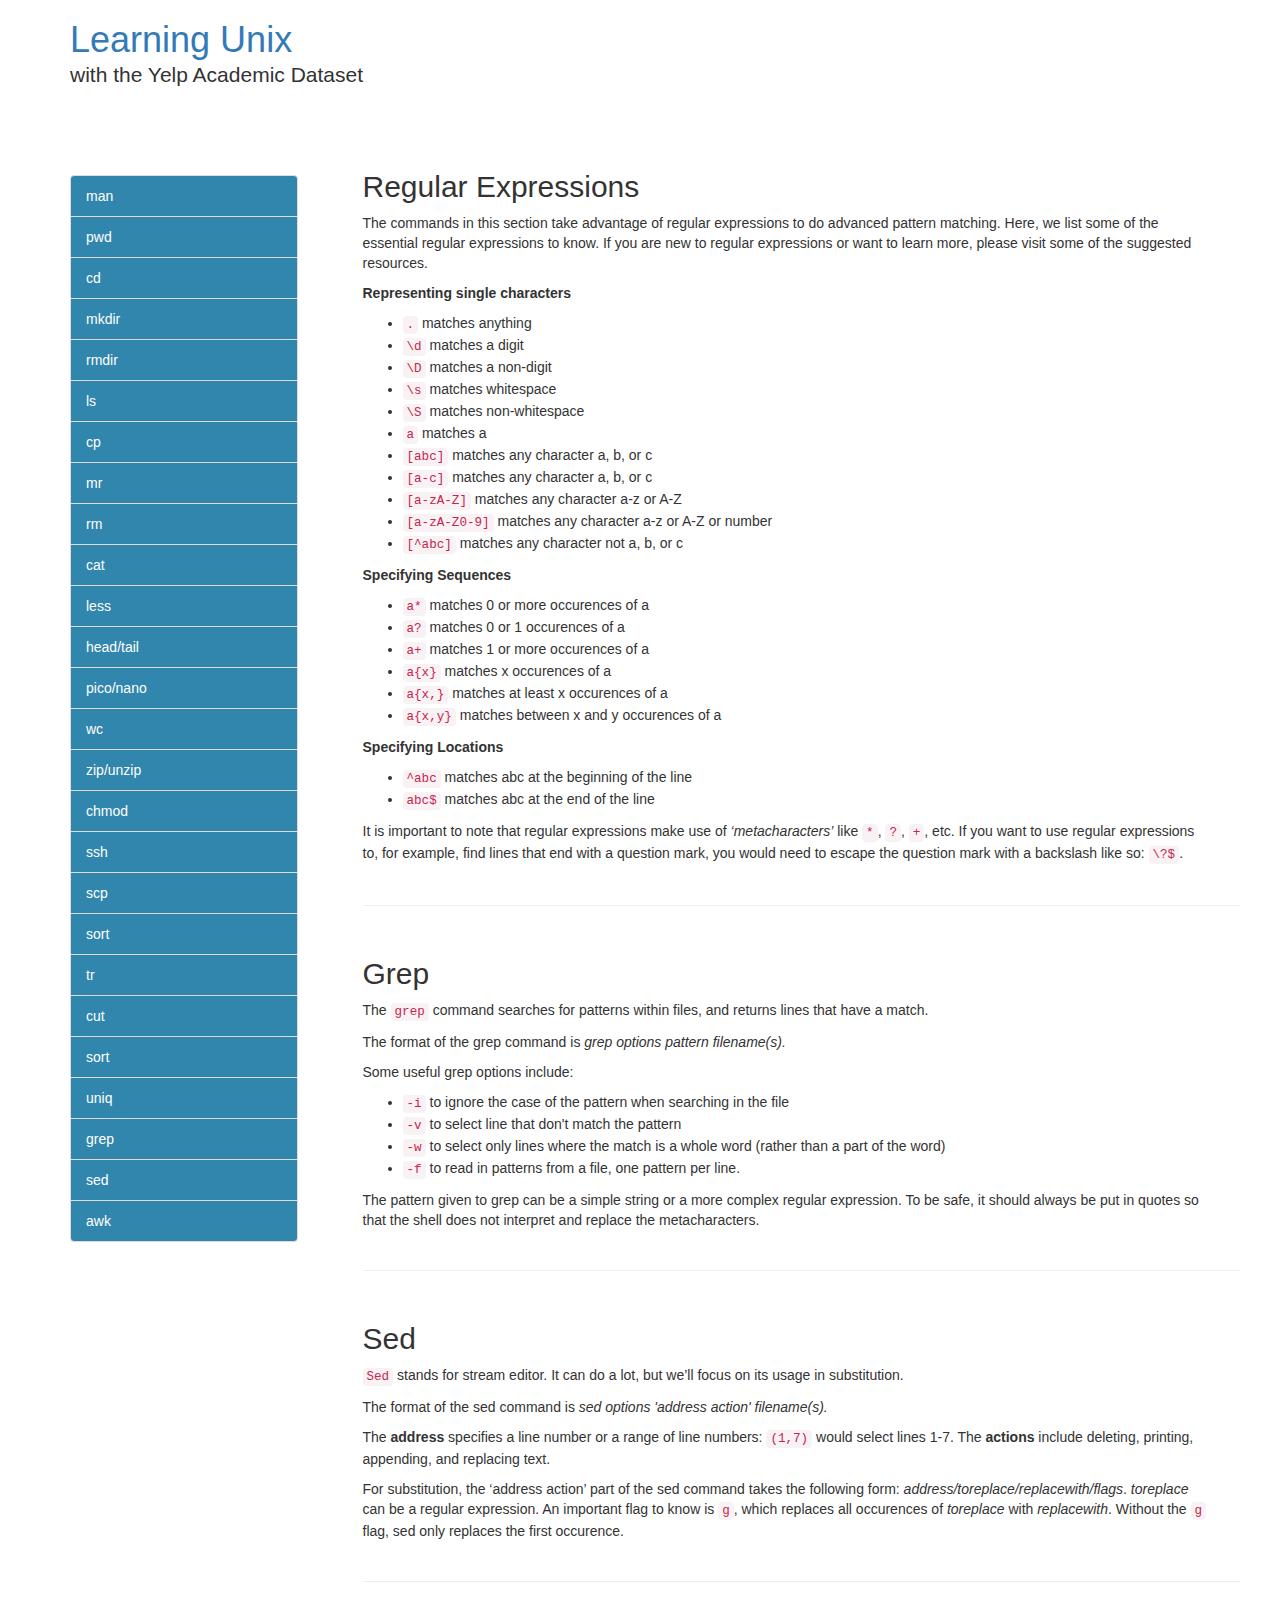
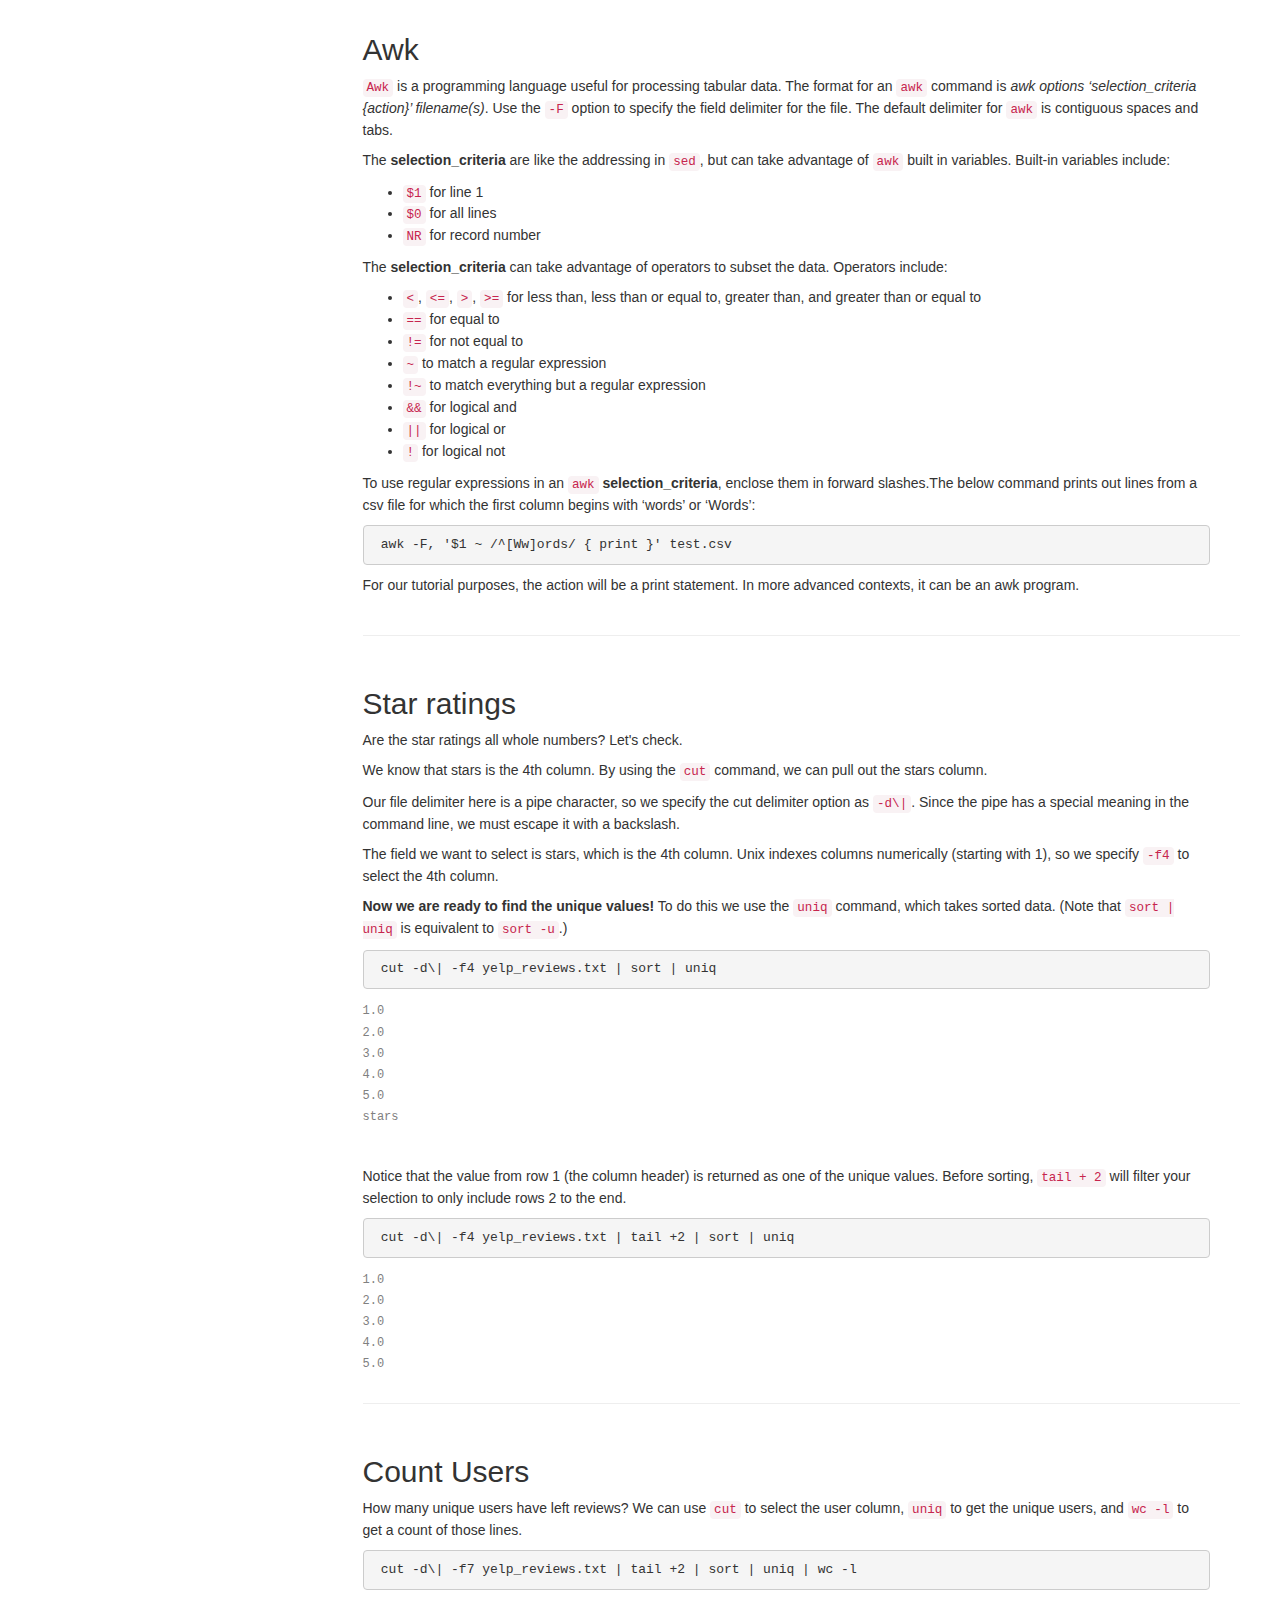
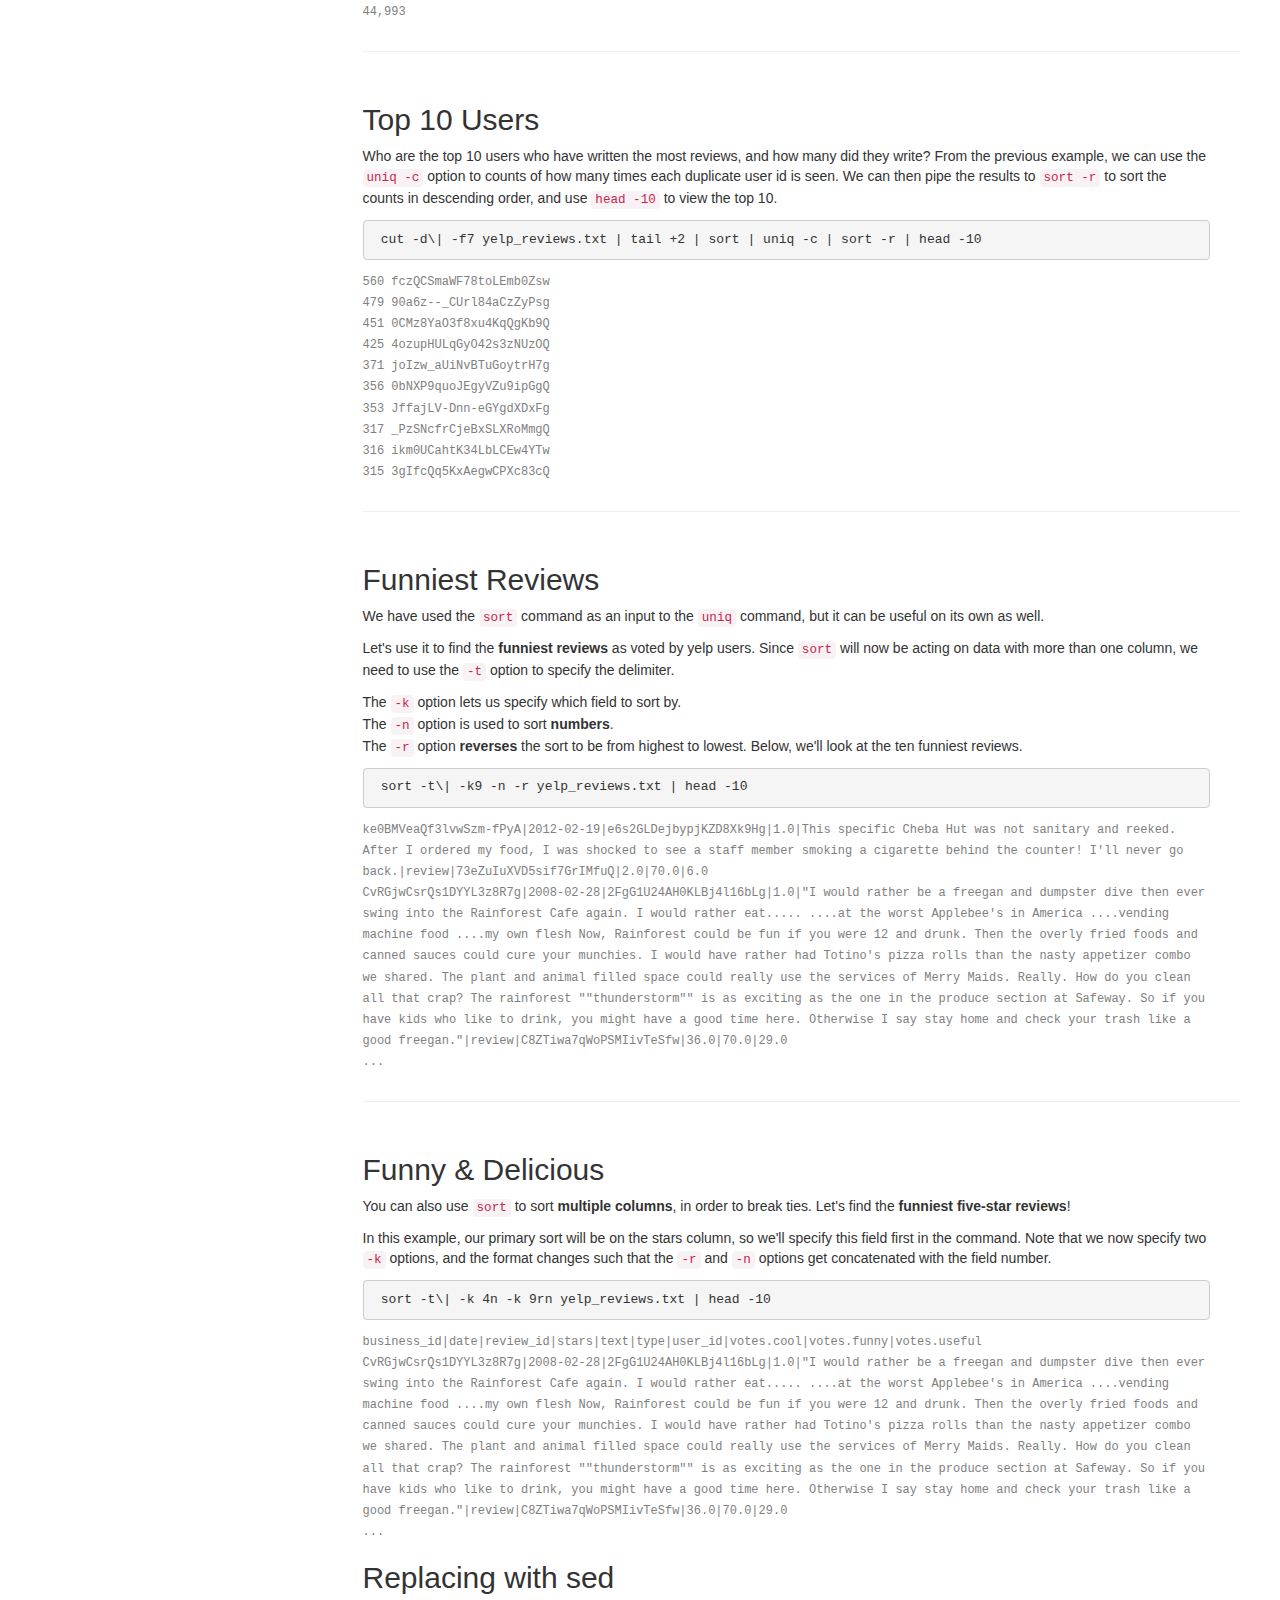
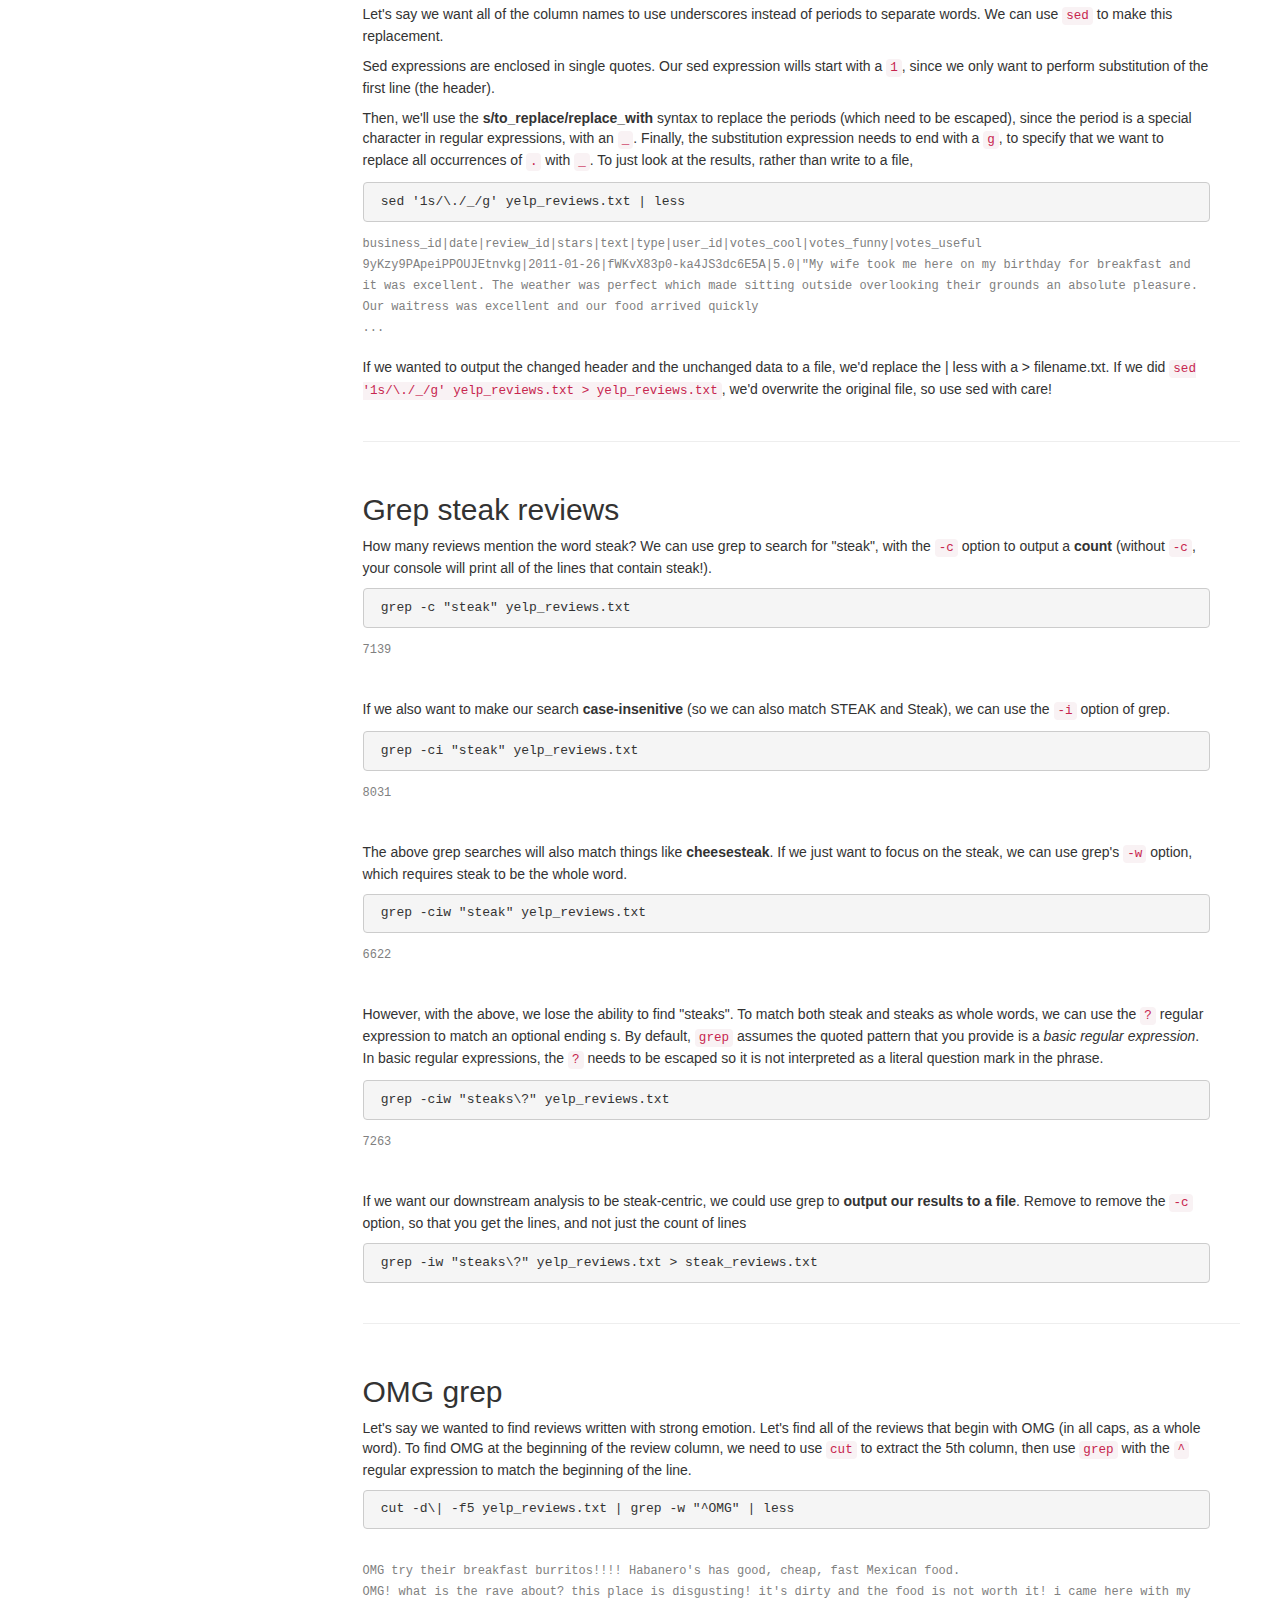
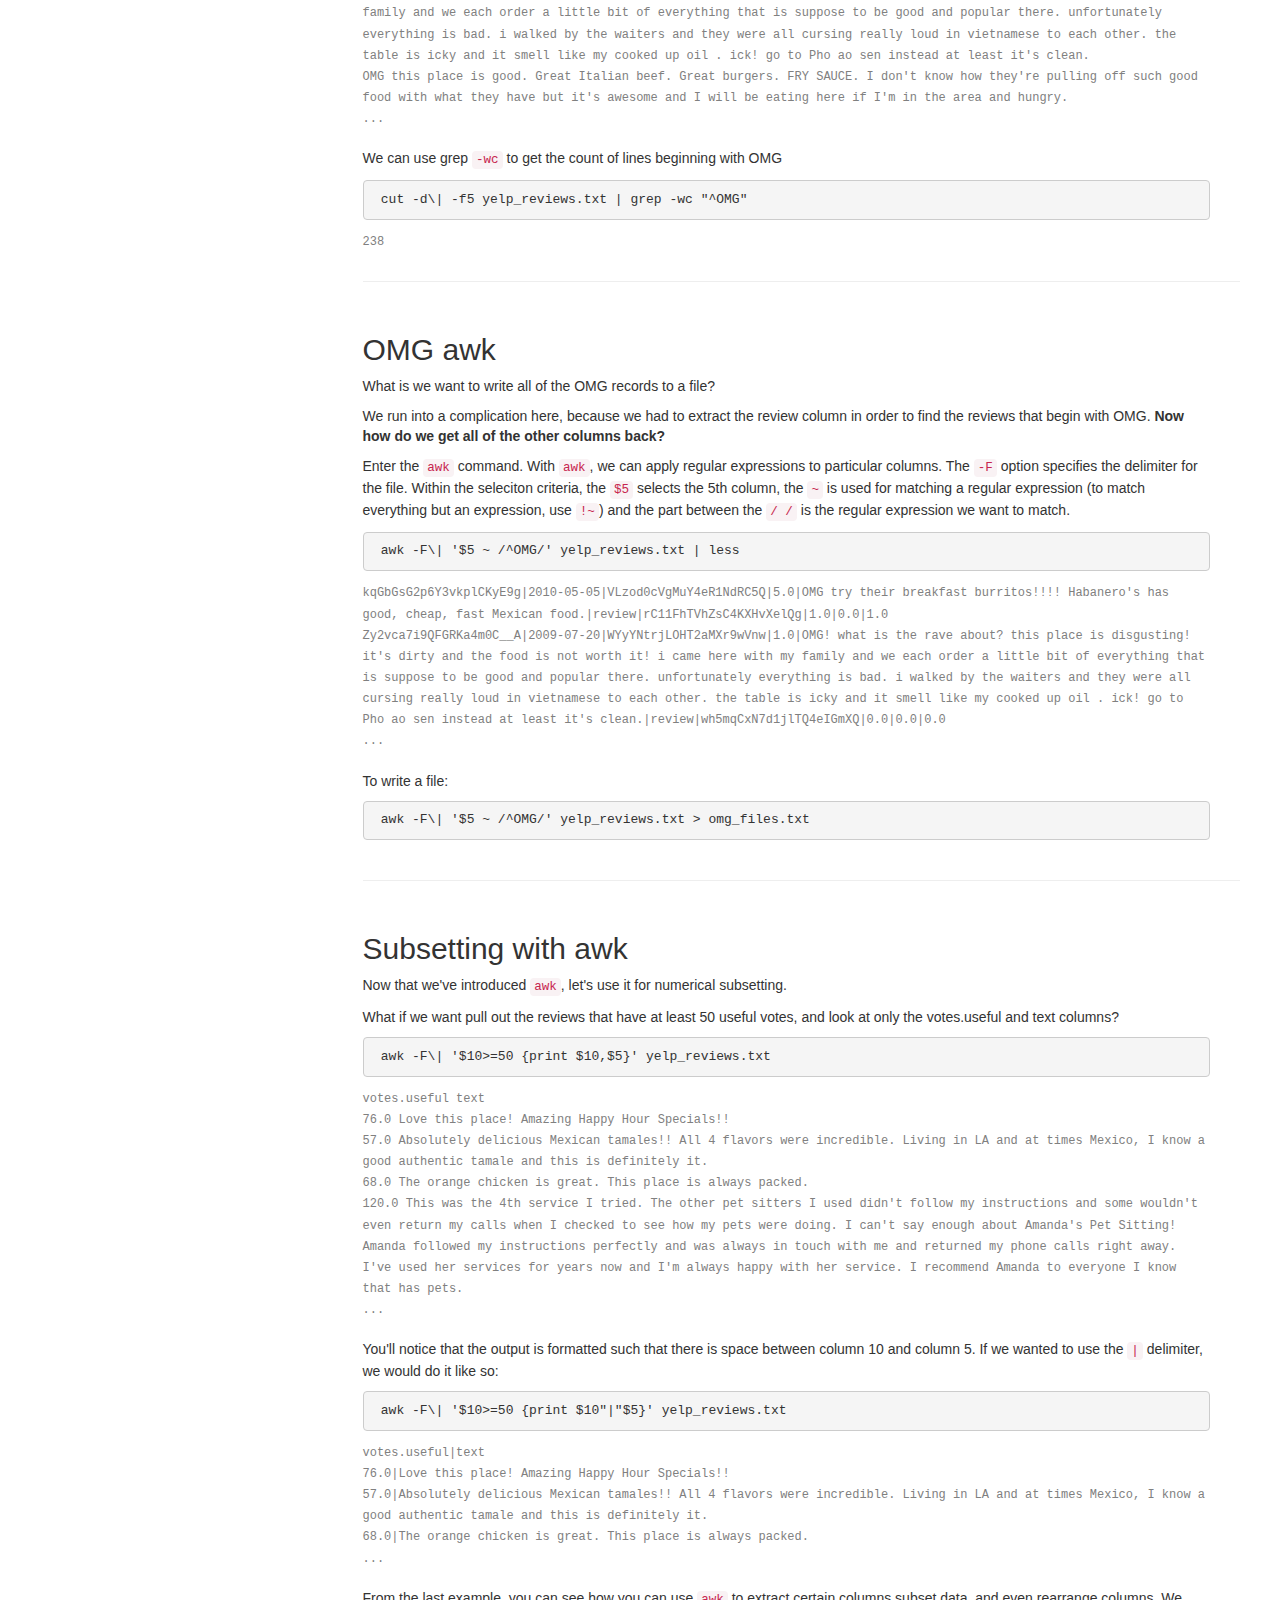
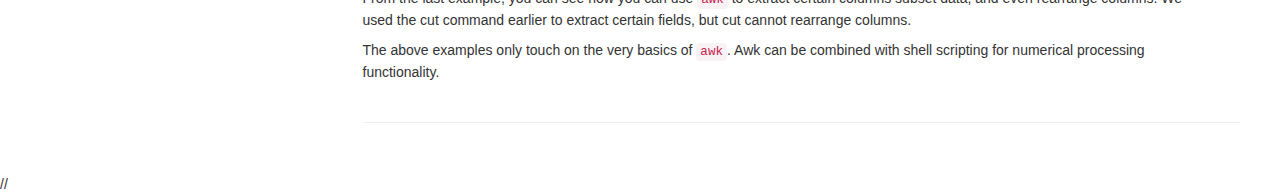
==== commands.html @ 96e8c428 "updates" ====
<!DOCTYPE html>
<html lang="en">
  <head>
    <meta charset="utf-8">
    <meta http-equiv="X-UA-Compatible" content="IE=edge">
    <meta name="viewport" content="width=device-width, initial-scale=1">
    <title>Unix Tutorial</title>

    <!-- Bootstrap -->
    <link href="css/bootstrap.min.css" rel="stylesheet">
    <link href="css/style.css" rel="stylesheet">
    <link href="css/prism.css" rel="stylesheet">

    <!-- HTML5 shim and Respond.js for IE8 support of HTML5 elements and media queries -->
    <!-- WARNING: Respond.js doesn't work if you view the page via file:// -->
    <!--[if lt IE 9]>
      <script src="https://oss.maxcdn.com/html5shiv/3.7.2/html5shiv.min.js"></script>
      <script src="https://oss.maxcdn.com/respond/1.4.2/respond.min.js"></script>
    <![endif]-->
  </head>
  <body>

  <header>
    <div class="container">
    <div class="row">
      <div class="col-md-6">
        <h1><a href="#">Learning Unix</a>
          <p class="lead">with the Yelp Academic Dataset</p></h1>
      </div>
      <!-- <div class="col-md-6">
        <div class="pull-right hidden-sm">    
          <h1><a href="#"><i class="glyphicon glyphicon-user"></i> <i class="glyphicon glyphicon-chevron-down"></i></a></h1>
        </div>
      </div> -->
    </div>
    </div>
  </header>   

<!-- Begin Body -->
<div class="container">
  <div class="row">
        <div class="col-md-3">
              
                <div class="list-group" id="sidebar">
                  <a href="#man" class="list-group-item">man
                  </a>
                  <a href="#pwd" class="list-group-item">pwd
                  </a>
                  <a href="#cd" class="list-group-item">cd
                  </a>
                  <a href="#mkdir" class="list-group-item">mkdir
                  </a>
                  <a href="#rmdir" class="list-group-item">rmdir
                  </a>
                  <a href="#ls" class="list-group-item">ls
                  </a>
                  <a href="#cp" class="list-group-item">cp
                  </a>
                  <a href="#mv" class="list-group-item">mr
                  </a>
                  <a href="#rm" class="list-group-item">rm
                  </a>
                  <a href="cat" class="list-group-item">cat
                  </a>
                  <a href="#less" class="list-group-item">less
                  </a>
                  <a href="#head/tail" class="list-group-item">head/tail
                  </a>
                  <a href="#pico/nano" class="list-group-item">pico/nano
                  </a>
                  <a href="#wc" class="list-group-item">wc
                  </a>
                  <a href="#zip/unzip" class="list-group-item">zip/unzip
                  </a>
                  <a href="#chmod" class="list-group-item">chmod
                  </a>
                  <a href="#ssh" class="list-group-item">ssh
                  </a>
                  <a href="#scp" class="list-group-item">scp
                  </a>
                  <a href="#sort" class="list-group-item">sort
                  </a>
                  <a href="#tr" class="list-group-item">tr
                  </a>
                  <a href="#cut" class="list-group-item">cut
                  </a>
                  <a href="#chmod" class="list-group-item">sort
                  </a>
                  <a href="#uniq" class="list-group-item">uniq
                  </a>
                  <a href="#grep" class="list-group-item">grep
                  </a>
                  <a href="#sed" class="list-group-item">sed
                  </a>
                  <a href="#awk" class="list-group-item">awk
                  </a>
                </div>
              
          </div>  
          <div class="col-md-9">
            <!-- ############################### Regular Expressions ###############################-->
                <h2 id="regex">Regular Expressions</h2>
                <p>The commands in this section take advantage of regular expressions to do advanced pattern matching. Here, we list some of the essential regular expressions to know. If you are new to regular expressions or want to learn more, please visit some of the suggested resources.</p>

                <p><b>Representing single characters</b>
                  <ul>
                    <li><code>.</code> matches anything</li>
                    <li><code>\d</code> matches a digit</li>
                    <li><code>\D</code> matches a non-digit</li>
                    <li><code>\s</code> matches whitespace</li>
                    <li><code>\S</code> matches non-whitespace</li>
                    <li><code>a</code> matches a</li>
                    <li><code>[abc]</code> matches any character a, b, or c</li>
                    <li><code>[a-c]</code> matches any character a, b, or c</li>
                    <li><code>[a-zA-Z]</code> matches any character a-z or A-Z</li>
                    <li><code>[a-zA-Z0-9]</code> matches any character a-z or A-Z or number</li>
                    <li><code>[^abc]</code> matches any character not a, b, or c</li>
                  </ul>
                </p>

                <p><b>Specifying Sequences</b>
                  <ul>
                    <li><code>a*</code> matches 0 or more occurences of a</li>
                    <li><code>a?</code> matches 0 or 1 occurences of a</li>
                    <li><code>a+</code> matches 1 or more occurences of a</li>
                    <li><code>a{x}</code> matches x occurences of a</li>
                    <li><code>a{x,}</code> matches at least x occurences of a</li>
                    <li><code>a{x,y}</code> matches between x and y occurences of a</li>
                  </ul>
                </p>

                <p><b>Specifying Locations</b>
                  <ul>
                    <li><code>^abc</code> matches abc at the beginning of the line</li>
                    <li><code>abc$</code> matches abc at the end of the line</li>
                  </ul>
                </p>

                <p>It is important to note that regular expressions make use of <i>‘metacharacters’</i> like <code>*</code>, <code>?</code>, <code>+</code>, etc. If you want to use regular expressions to, for example, find lines that end with a question mark, you would need to escape the question mark with a backslash like so: <code>\?$</code>.</p>
              
                <hr class="col-md-12">
                
                <!-- ############################### GREP ###############################-->
                <h2 id="grep">Grep</h2>
                <p>The <code>grep</code> command searches for patterns within files, and returns lines that have a match.</p>

                <p>The format of the grep command is <i>grep options pattern filename(s).</i></p>

                <p>Some useful grep options include:
                  <ul>
                    <li><code>-i</code> to ignore the case of the pattern when searching in the file</li>
                    <li><code>-v</code> to select line that don't match the pattern</li>
                    <li><code>-w</code> to select only lines where the match is a whole word (rather than a part of the word)</li>
                    <li><code>-f</code> to read in patterns from a file, one pattern per line.</li>
                  </ul>
                </p>

                <p>The pattern given to grep can be a simple string or a more complex regular expression. To be safe, it should always be put in quotes so that the shell does not interpret and replace the metacharacters.</p>
              
                <hr class="col-md-12">
                <!-- ############################### SED ###############################-->
                <h2 id="sed">Sed</h2>
                <p><code>Sed</code> stands for stream editor. It can do a lot, but we’ll focus on its usage in substitution.</p>

                <p>The format of the sed command is <i>sed options 'address action' filename(s).</i></p>

                <p>The <b>address</b> specifies a line number or a range of line numbers: <code>(1,7)</code> would select lines 1-7. The <b>actions</b> include deleting, printing, appending, and replacing text.</p>

                <p>For substitution, the ‘address action’ part of the sed command takes the following form: <i>address/toreplace/replacewith/flags</i>. <i>toreplace</i> can be a regular expression. An important flag to know is <code>g</code>, which replaces all occurences of <i>toreplace</i> with <i>replacewith</i>. Without the <code>g</code> flag, sed only replaces the first occurence.</p>

                <hr class="col-md-12">
        
                <!-- ############################### AWK ###############################-->
                <h2 id="awk">Awk</h2>
                <p><code>Awk</code> is a programming language useful for processing tabular data. The format for an <code>awk</code> command is <i>awk options ‘selection_criteria {action}’ filename(s)</i>. Use the <code>-F</code> option to specify the field delimiter for the file. The default delimiter for <code>awk</code> is contiguous spaces and tabs.</p>

                <p>The <b>selection_criteria</b> are like the addressing in <code>sed</code>, but can take advantage of <code>awk</code> built in variables. Built-in variables include:
                  <ul>
                    <li><code>$1</code> for line 1</li>
                    <li><code>$0</code> for all lines</li>
                    <li><code>NR</code> for record number</li>
                  </ul>
                </p>

                <p>The <b>selection_criteria</b> can take advantage of operators to subset the data. Operators include:
                  <ul>
                    <li><code><</code>, <code><=</code>, <code>></code>, <code>>=</code> for less than, less than or equal to, greater than, and greater than or equal to</li>
                    <li><code>==</code> for equal to</li>
                    <li><code>!=</code> for not equal to</li>
                    <li><code>~</code> to match a regular expression</li>
                    <li><code>!~</code> to match everything but a regular expression</li>
                    <li><code>&&</code> for logical and</li>
                    <li><code>||</code> for logical or</li>
                    <li><code>!</code> for logical not</li>
                  </ul>
                </p>

                <p>To use regular expressions in an <code>awk</code> <b>selection_criteria</b>, enclose them in forward slashes.The below command prints out lines from a csv file for which the first column begins with ‘words’ or ‘Words’:</p>

                <pre> <code>awk -F, '$1 ~ /^[Ww]ords/ { print }' test.csv</code></pre>

                <p>For our tutorial purposes, the action will be a print statement. In more advanced contexts, it can be an awk program.</p>

                <hr class="col-md-12">

                <!-- ############################### STARS ###############################-->
                <h2 id="stars">Star ratings</h2>
                <p>Are the star ratings all whole numbers? Let's check.</p>
                <p>We know that stars is the 4th column. By using the <code>cut</code> command, we can pull out the stars column.</p>
                <p>Our file delimiter here is a pipe character, so we specify the cut delimiter option as <code>-d\|</code>. Since the pipe has a special meaning in the command line, we must escape it with a backslash.</p>

                <p>The field we want to select is stars, which is the 4th column. Unix indexes columns numerically (starting with 1), so we specify <code>-f4</code> to select the 4th column.</p>

                <p><b>Now we are ready to find the unique values!</b> To do this we use the <code>uniq</code> command, which takes sorted data. (Note that  <code>sort | uniq</code> is equivalent to <code>sort -u</code>.)
                </p>

                <pre> <code>cut -d\| -f4 yelp_reviews.txt | sort | uniq</code></pre>
                <samp>
                    1.0 <br>
                    2.0 <br>
                    3.0 <br>
                    4.0 <br>
                    5.0 <br>
                    stars</samp>
                  <br><br><br>
                <p>Notice that the value from row 1 (the column header) is returned as one of the unique values. Before sorting, <code>tail + 2</code> will filter your selection to only include rows 2 to the end.</p>
                <pre> <code>cut -d\| -f4 yelp_reviews.txt | tail +2 | sort | uniq</code></pre>
                <samp>
                    1.0 <br>
                    2.0 <br>
                    3.0 <br>
                    4.0 <br>
                    5.0 </samp>


                <hr class="col-md-12">

                <!-- ############################### UNIQUE USERS ###############################-->
                <h2 id="unique-users">Count Users</h2>
                <p>How many unique users have left reviews? We can use <code>cut</code> to select the user column, <code>uniq</code> to get the unique users, and <code>wc -l</code> to get a count of those lines.
                </p>

                <pre> <code>cut -d\| -f7 yelp_reviews.txt | tail +2 | sort | uniq | wc -l</code></pre>
                <samp>44,993</samp>


                <hr class="col-md-12">                        

                <!-- ############################### TOP 10 USERS ###############################-->
                <h2 id="top-10-users">Top 10 Users</h2>
                <p>Who are the top 10 users who have written the most reviews, and how many did they write? From the previous example, we can use the <code>uniq -c</code> option to counts of how many times each duplicate user id is seen. We can then pipe the results to <code>sort -r</code> to sort the counts in descending order, and use <code>head -10</code> to view the top 10. 
                </p>

                <pre> <code>cut -d\| -f7 yelp_reviews.txt | tail +2 | sort | uniq -c | sort -r | head -10</code></pre>
                <samp>
                  560 fczQCSmaWF78toLEmb0Zsw<br>
                  479 90a6z--_CUrl84aCzZyPsg<br>
                  451 0CMz8YaO3f8xu4KqQgKb9Q<br>
                  425 4ozupHULqGyO42s3zNUzOQ<br>
                  371 joIzw_aUiNvBTuGoytrH7g<br>
                  356 0bNXP9quoJEgyVZu9ipGgQ<br>
                  353 JffajLV-Dnn-eGYgdXDxFg<br>
                  317 _PzSNcfrCjeBxSLXRoMmgQ<br>
                  316 ikm0UCahtK34LbLCEw4YTw<br>
                  315 3gIfcQq5KxAegwCPXc83cQ
                </samp>

                <hr class="col-md-12">                        

                <!-- ############################## FUNNIEST REVIEWS ###############################-->
                <h2 id="funniest-reviews">Funniest Reviews</h2>
                <p>We have used the <code>sort</code> command as an input to the <code>uniq</code> command, but it can be useful on its own as well.</p> 

                <p>Let's use it to find the <b>funniest reviews</b> as voted by yelp users. Since <code>sort</code> will now be acting on data with more than one column, we need to use the <code>-t</code> option to specify the delimiter.</p> 

                <p>The <code>-k</code> option lets us specify which field to sort by.<br> 
                  The <code>-n</code> option is used to sort <b>numbers</b>.<br> 
                  The <code>-r</code> option <b>reverses</b> the sort to be from highest to lowest. Below, we'll look at the ten funniest reviews.
                </p>

                <pre> <code>sort -t\| -k9 -n -r yelp_reviews.txt | head -10</code></pre>
                <samp>
                  ke0BMVeaQf3lvwSzm-fPyA|2012-02-19|e6s2GLDejbypjKZD8Xk9Hg|1.0|This specific Cheba Hut was not sanitary and reeked. After I ordered my food, I was shocked to see a staff member smoking a cigarette behind the counter! I'll never go back.|review|73eZuIuXVD5sif7GrIMfuQ|2.0|70.0|6.0<br>
                  CvRGjwCsrQs1DYYL3z8R7g|2008-02-28|2FgG1U24AH0KLBj4l16bLg|1.0|"I would rather be a freegan and dumpster dive then ever swing into the Rainforest Cafe again. I would rather eat..... ....at the worst Applebee's in America ....vending machine food ....my own flesh Now, Rainforest could be fun if you were 12 and drunk. Then the overly fried foods and canned sauces could cure your munchies. I would have rather had Totino's pizza rolls than the nasty appetizer combo we shared. The plant and animal filled space could really use the services of Merry Maids. Really. How do you clean all that crap? The rainforest ""thunderstorm"" is as exciting as the one in the produce section at Safeway. So if you have kids who like to drink, you might have a good time here. Otherwise I say stay home and check your trash like a good freegan."|review|C8ZTiwa7qWoPSMIivTeSfw|36.0|70.0|29.0<br>...
                </samp>

                <hr class="col-md-12">                        

                <!-- ############################### FUNNY DELICIOUS ###############################-->
                <h2 id="funny-delicious">Funny & Delicious</h2>
                <p>You can also use <code>sort</code> to sort <b>multiple columns</b>, in order to break ties. Let's find the <b>funniest five-star reviews</b>!</p>
                <p>In this example, our primary sort will be on the stars column, so we'll specify this field first in the command. Note that we now specify two <code>-k</code> options, and the format changes such that the <code>-r</code> and <code>-n</code> options get concatenated with the field number.</p>

                <pre> <code>sort -t\| -k 4n -k 9rn yelp_reviews.txt | head -10</code></pre>
                <samp>
                business_id|date|review_id|stars|text|type|user_id|votes.cool|votes.funny|votes.useful<br>
                CvRGjwCsrQs1DYYL3z8R7g|2008-02-28|2FgG1U24AH0KLBj4l16bLg|1.0|"I would rather be a freegan and dumpster dive then ever swing into the Rainforest Cafe again. I would rather eat..... ....at the worst Applebee's in America ....vending machine food ....my own flesh Now, Rainforest could be fun if you were 12 and drunk. Then the overly fried foods and canned sauces could cure your munchies. I would have rather had Totino's pizza rolls than the nasty appetizer combo we shared. The plant and animal filled space could really use the services of Merry Maids. Really. How do you clean all that crap? The rainforest ""thunderstorm"" is as exciting as the one in the produce section at Safeway. So if you have kids who like to drink, you might have a good time here. Otherwise I say stay home and check your trash like a good freegan."|review|C8ZTiwa7qWoPSMIivTeSfw|36.0|70.0|29.0<br>...

                </samp>

                <!-- ############################## SED REPLACEMENT ###############################-->
                <h2 id="sed-replace">Replacing with sed</h2>
                <p>Let's say we want all of the column names to use underscores instead of periods to separate words. We can use <code>sed</code> to make this replacement.</p>
                
                <p>Sed expressions are enclosed in single quotes. Our sed expression wills start with a <code>1</code>, since we only want to perform substitution of the first line (the header).</p>

                <p>Then, we'll use the <b>s/to_replace/replace_with</b> syntax to replace the periods (which need to be escaped), since the period is a special character in regular expressions, with an <code>_</code>. Finally, the substitution expression needs to end with a <code>g</code>, to specify that we want to replace all occurrences of <code>.</code> with <code>_</code>. To just look at the results, rather than write to a file, 
                </p>

                <pre> <code>sed '1s/\./_/g' yelp_reviews.txt | less</code></pre>
                <samp>
                business_id|date|review_id|stars|text|type|user_id|votes_cool|votes_funny|votes_useful<br>
                9yKzy9PApeiPPOUJEtnvkg|2011-01-26|fWKvX83p0-ka4JS3dc6E5A|5.0|"My wife took me here on my birthday for breakfast and it was excellent. The weather was perfect which made sitting outside overlooking their grounds an absolute pleasure. Our waitress was excellent and our food arrived quickly<br>...
                </samp>
                <br><br>

                <p>If we wanted to output the changed header and the unchanged data to a file, we'd replace the | less with a > filename.txt. If we did <code>sed '1s/\./_/g' yelp_reviews.txt > yelp_reviews.txt</code>, we'd overwrite the original file, so use sed with care!</p>

                <hr class="col-md-12">                        

                <!-- ############################### GREP STEAK ###############################-->
                <h2 id="grep-steak">Grep steak reviews</h2>
                <p>How many reviews mention the word steak? We can use grep to search for "steak", with the <code>-c</code> option to output a <b>count</b> (without <code>-c</code>, your console will print all of the lines that contain steak!).</p>

                <pre> <code>grep -c "steak" yelp_reviews.txt</code></pre>
                <samp>7139</samp>
                <br><br><br>

                <p>If we also want to make our search <b>case-insenitive</b> (so we can also match STEAK and Steak), we can use the <code>-i</code> option of grep.</p>

                <pre> <code>grep -ci "steak" yelp_reviews.txt</code></pre>
                <samp>8031</samp>
                <br><br><br>

                <p>The above grep searches will also match things like <b>cheesesteak</b>. If we just want to focus on the steak, we can use grep's <code>-w</code> option, which requires steak to be the whole word.</p>

                <pre> <code>grep -ciw "steak" yelp_reviews.txt</code></pre>
                <samp>6622</samp>
                <br><br><br>

                <p>However, with the above, we lose the ability to find "steaks". To match both steak and steaks as whole words, we can use the <code>?</code> regular expression to match an optional ending s. By default, <code>grep</code> assumes the quoted pattern that you provide is a <i>basic regular expression</i>. In basic regular expressions, the <code>?</code> needs to be escaped so it is not interpreted as a literal question mark in the phrase.</p>

                <pre> <code>grep -ciw "steaks\?" yelp_reviews.txt</code></pre>
                <samp>7263</samp>
                <br><br><br>

                <p>If we want our downstream analysis to be steak-centric, we could use grep to <b>output our results to a file</b>. Remove to remove the <code>-c</code> option, so that you get the lines, and not just the count of lines</p>

                <pre> <code>grep -iw "steaks\?" yelp_reviews.txt > steak_reviews.txt</code></pre>

                <hr class="col-md-12">                        


                <!-- ############################### OMG grep ###############################-->
                <h2 id="omg-grep">OMG grep</h2>
                <p>Let's say we wanted to find reviews written with strong emotion. Let's find all of the reviews that begin with OMG (in all caps, as a whole word). To find OMG at the beginning of the review column, we need to use <code>cut</code> to extract the 5th column, then use <code>grep</code> with the <code>^</code> regular expression to match the beginning of the line.</p>

                <pre> <code>cut -d\| -f5 yelp_reviews.txt | grep -w "^OMG" | less</code></pre>
                <br>
                <samp>    
                  OMG try their breakfast burritos!!!! Habanero's has good, cheap, fast Mexican food.<br>
                  OMG! what is the rave about? this place is disgusting! it's dirty and the food is not worth it! i came here with my family and we each order a little bit of everything that is suppose to be good and popular there. unfortunately everything is bad. i walked by the waiters and they were all cursing really loud in vietnamese to each other. the table is icky and it smell like my cooked up oil . ick! go to Pho ao sen instead at least it's clean.<br>
                  OMG this place is good. Great Italian beef. Great burgers. FRY SAUCE. I don't know how they're pulling off such good food with what they have but it's awesome and I will be eating here if I'm in the area and hungry.<br>...
               </samp>

                <br><br>

                <p>We can use grep <code>-wc</code> to get the count of lines beginning with OMG</p>
                <pre> <code>cut -d\| -f5 yelp_reviews.txt | grep -wc "^OMG"</code></pre>
                <samp>238</samp>

                <hr class="col-md-12">   

                <!-- ############################### OMG AWK ###############################-->
                <h2 id="omg-awk">OMG awk</h2>
                <p>What is we want to write all of the OMG records to a file?</p>

                <p>We run into a complication here, because we had to extract the review column in order to find the reviews that begin with OMG. <b>Now how do we get all of the other columns back?</b></p> 

                <p>Enter the <code>awk</code> command. With <code>awk</code>, we can apply regular expressions to particular columns. The <code>-F</code> option specifies the delimiter for the file. Within the seleciton criteria, the <code>$5</code> selects the 5th column, the <code>~</code> is used for matching a regular expression (to match everything but an expression, use <code>!~</code>) and the part between the <code>/ /</code> is the regular expression we want to match. </p>

                <pre> <code>awk -F\| '$5 ~ /^OMG/' yelp_reviews.txt | less</code></pre>
                <samp>kqGbGsG2p6Y3vkplCKyE9g|2010-05-05|VLzod0cVgMuY4eR1NdRC5Q|5.0|OMG try their breakfast burritos!!!! Habanero's has good, cheap, fast Mexican food.|review|rC11FhTVhZsC4KXHvXelQg|1.0|0.0|1.0<br>
                Zy2vca7i9QFGRKa4m0C__A|2009-07-20|WYyYNtrjLOHT2aMXr9wVnw|1.0|OMG! what is the rave about? this place is disgusting! it's dirty and the food is not worth it! i came here with my family and we each order a little bit of everything that is suppose to be good and popular there. unfortunately everything is bad. i walked by the waiters and they were all cursing really loud in vietnamese to each other. the table is icky and it smell like my cooked up oil . ick! go to Pho ao sen instead at least it's clean.|review|wh5mqCxN7d1jlTQ4eIGmXQ|0.0|0.0|0.0<br>...
                </samp>

                <br><br>

                <p>To write a file:</p>
                <pre> <code>awk -F\| '$5 ~ /^OMG/' yelp_reviews.txt > omg_files.txt</code></pre>


                <hr class="col-md-12">   

                <!-- ############################### GREP STEAK ###############################-->
                <h2 id="awk-subset">Subsetting with awk</h2>
                <p>Now that we've introduced <code>awk</code>, let's use it for numerical subsetting.</p>
                <p>What if we want pull out the reviews that have at least 50 useful votes, and look at only the votes.useful and text columns?</p>

                <pre> <code>awk -F\| '$10>=50 {print $10,$5}' yelp_reviews.txt</code></pre>
                <samp>votes.useful text<br>
                76.0 Love this place! Amazing Happy Hour Specials!!<br>
                57.0 Absolutely delicious Mexican tamales!! All 4 flavors were incredible. Living in LA and at times Mexico, I know a good authentic tamale and this is definitely it.<br>
                68.0 The orange chicken is great. This place is always packed.<br>
                120.0 This was the 4th service I tried. The other pet sitters I used didn't follow my instructions and some wouldn't even return my calls when I checked to see how my pets were doing. I can't say enough about Amanda's Pet Sitting! Amanda followed my instructions perfectly and was always in touch with me and returned my phone calls right away. I've used her services for years now and I'm always happy with her service. I recommend Amanda to everyone I know that has pets. <br>...</samp>
                
                <br><br>
                <p>You'll notice that the output is formatted such that there is space between column 10 and column 5. If we wanted to use the <code>|</code> delimiter, we would do it like so:</p>

                <pre> <code>awk -F\| '$10>=50 {print $10"|"$5}' yelp_reviews.txt</code></pre>
                <samp>votes.useful|text<br>
                76.0|Love this place! Amazing Happy Hour Specials!!<br>
                57.0|Absolutely delicious Mexican tamales!! All 4 flavors were incredible. Living in LA and at times Mexico, I know a good authentic tamale and this is definitely it.<br>
                68.0|The orange chicken is great. This place is always packed.<br>...</samp>

                <br><br>

                <p>From the last example, you can see how you can use <code>awk</code> to extract certain columns subset data, and even rearrange columns. We used the cut command earlier to extract certain fields, but cut cannot rearrange columns.</p>

                <p>The above examples only touch on the very basics of <code>awk</code>. Awk can be combined with shell scripting for numerical processing functionality.</p>


                <hr class="col-md-12">  
                
          </div> 
    </div>
</div>


    <!-- jQuery (necessary for Bootstrap's JavaScript plugins) -->
    <script src="https://ajax.googleapis.com/ajax/libs/jquery/1.11.1/jquery.min.js"></script>
    <!-- Include all compiled plugins (below), or include individual files as needed -->
    <script src="js/bootstrap.min.js"></script>
    // <script src="js/prism.js"></script>
    <script src="js/script.js"></script>

  </body>
</html>
---- css/style.css ----
/* bootstrap 3 helpers */

.navbar-form input, .form-inline input {
	width:auto;
}

header {
	height:150px;
}

@media (min-width: 979px) {
  #sidebar.affix-top {
    position: static;
  	margin-top:25px;
  	width:228px;
  }
  
  #sidebar.affix {
    position: fixed;
    top:25px;
    width:228px;
  }
}

.affix,.affix-top {
   position:static;
  
}

a.list-group-item {
  background-color: #3186ad;
  color: white;
  font-weight: 300;
}

samp {
  color: gray;
  font-size: 9pt;
}

div:a {
  color: white;
}

hr {
  margin-top: 30px;
  padding-bottom: 30px;
}

/*h2:first-letter{font-size:26pt;}

h2 {font-size:25pt;font-variant:small-caps}*/
---- css/prism.css ----
/* http://prismjs.com/download.html?themes=prism&languages=clike+bash */
/**
 * prism.js default theme for JavaScript, CSS and HTML
 * Based on dabblet (http://dabblet.com)
 * @author Lea Verou
 */

code[class*="language-"],
pre[class*="language-"] {
	color: black;
	text-shadow: 0 1px white;
	font-family: Consolas, Monaco, 'Andale Mono', monospace;
	direction: ltr;
	text-align: left;
	white-space: pre;
	word-spacing: normal;
	word-break: normal;
	line-height: 1.5;

	-moz-tab-size: 4;
	-o-tab-size: 4;
	tab-size: 4;

	-webkit-hyphens: none;
	-moz-hyphens: none;
	-ms-hyphens: none;
	hyphens: none;
}

pre[class*="language-"]::-moz-selection, pre[class*="language-"] ::-moz-selection,
code[class*="language-"]::-moz-selection, code[class*="language-"] ::-moz-selection {
	text-shadow: none;
	background: #b3d4fc;
}

pre[class*="language-"]::selection, pre[class*="language-"] ::selection,
code[class*="language-"]::selection, code[class*="language-"] ::selection {
	text-shadow: none;
	background: #b3d4fc;
}

@media print {
	code[class*="language-"],
	pre[class*="language-"] {
		text-shadow: none;
	}
}

/* Code blocks */
pre[class*="language-"] {
	padding: 1em;
	margin: .5em 0;
	overflow: auto;
}

:not(pre) > code[class*="language-"],
pre[class*="language-"] {
	background: #f5f2f0;
}

/* Inline code */
:not(pre) > code[class*="language-"] {
	padding: .1em;
	border-radius: .3em;
}

.token.comment,
.token.prolog,
.token.doctype,
.token.cdata {
	color: slategray;
}

.token.punctuation {
	color: #999;
}

.namespace {
	opacity: .7;
}

.token.property,
.token.tag,
.token.boolean,
.token.number,
.token.constant,
.token.symbol,
.token.deleted {
	color: #905;
}

.token.selector,
.token.attr-name,
.token.string,
.token.char,
.token.builtin,
.token.inserted {
	color: #690;
}

.token.operator,
.token.entity,
.token.url,
.language-css .token.string,
.style .token.string {
	color: #a67f59;
	background: hsla(0, 0%, 100%, .5);
}

.token.atrule,
.token.attr-value,
.token.keyword {
	color: #07a;
}

.token.function {
	color: #DD4A68;
}

.token.regex,
.token.important,
.token.variable {
	color: #e90;
}

.token.important {
	font-weight: bold;
}

.token.entity {
	cursor: help;
}
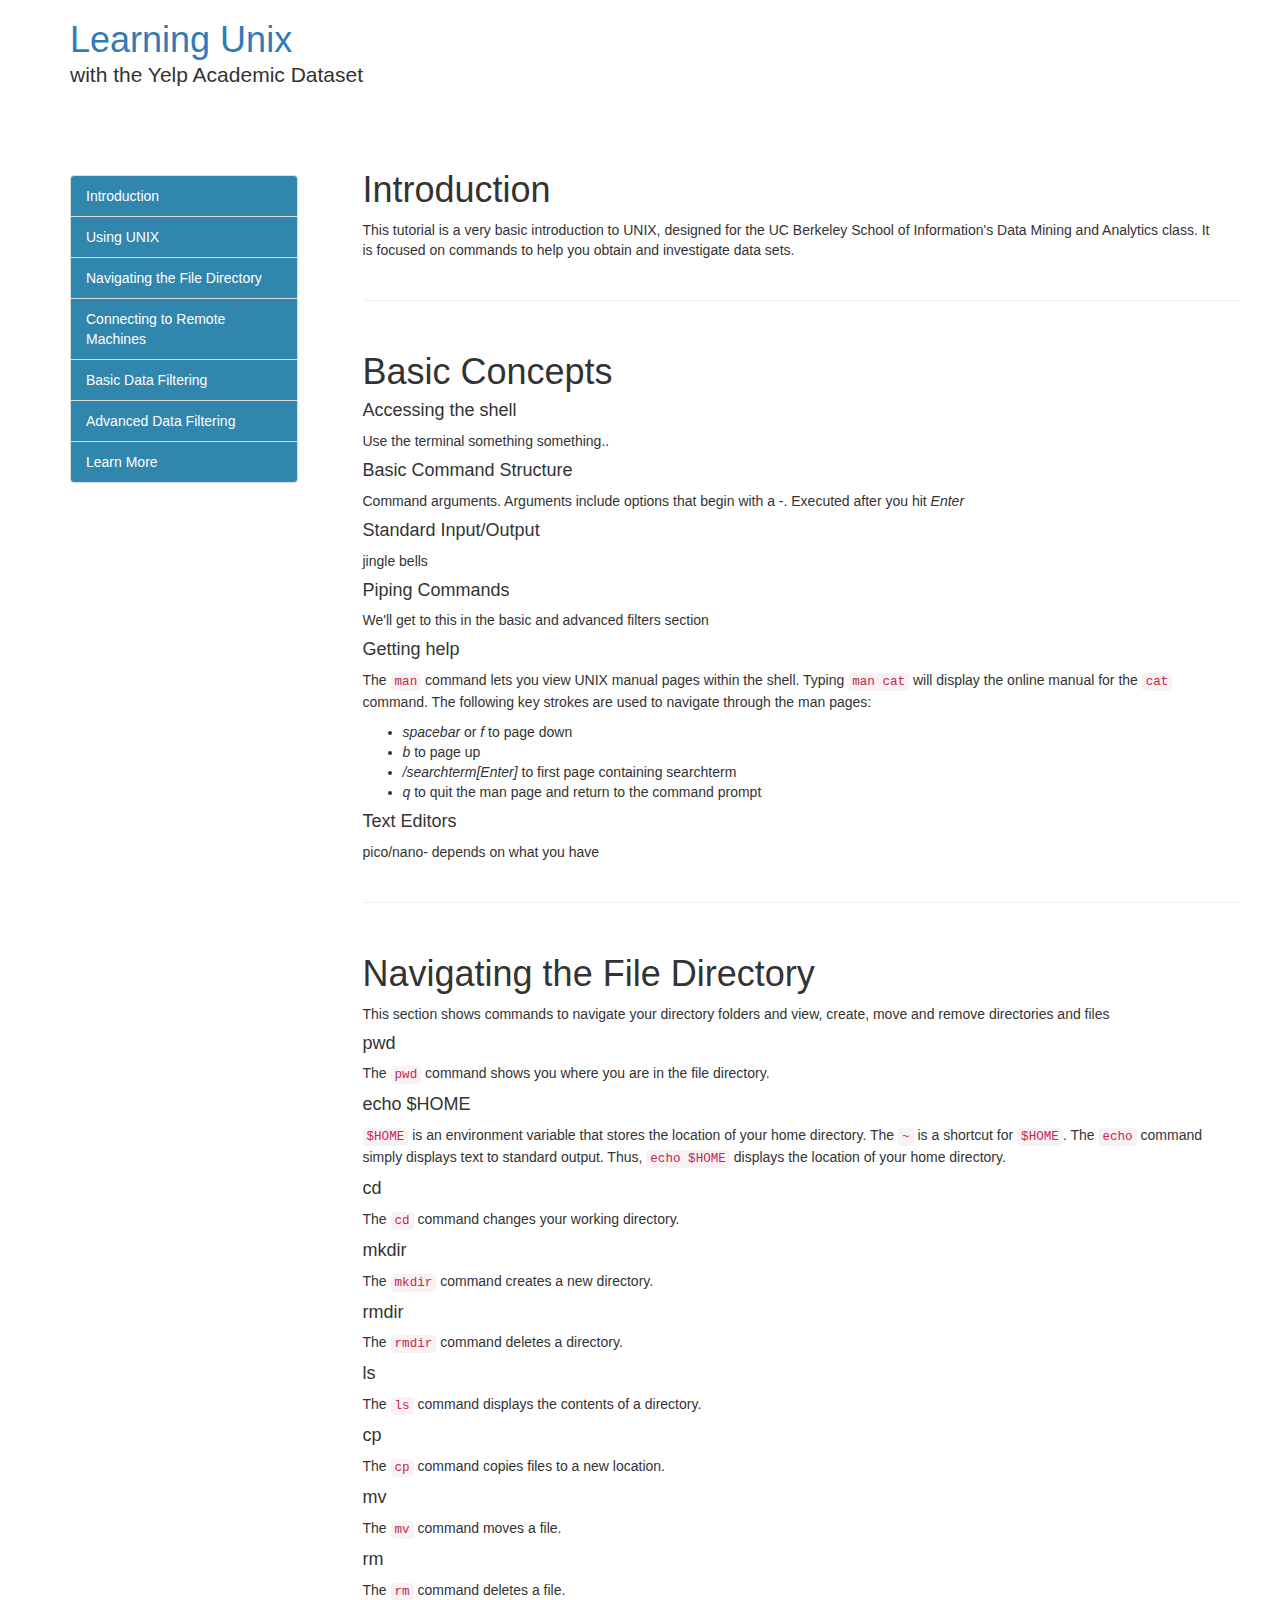
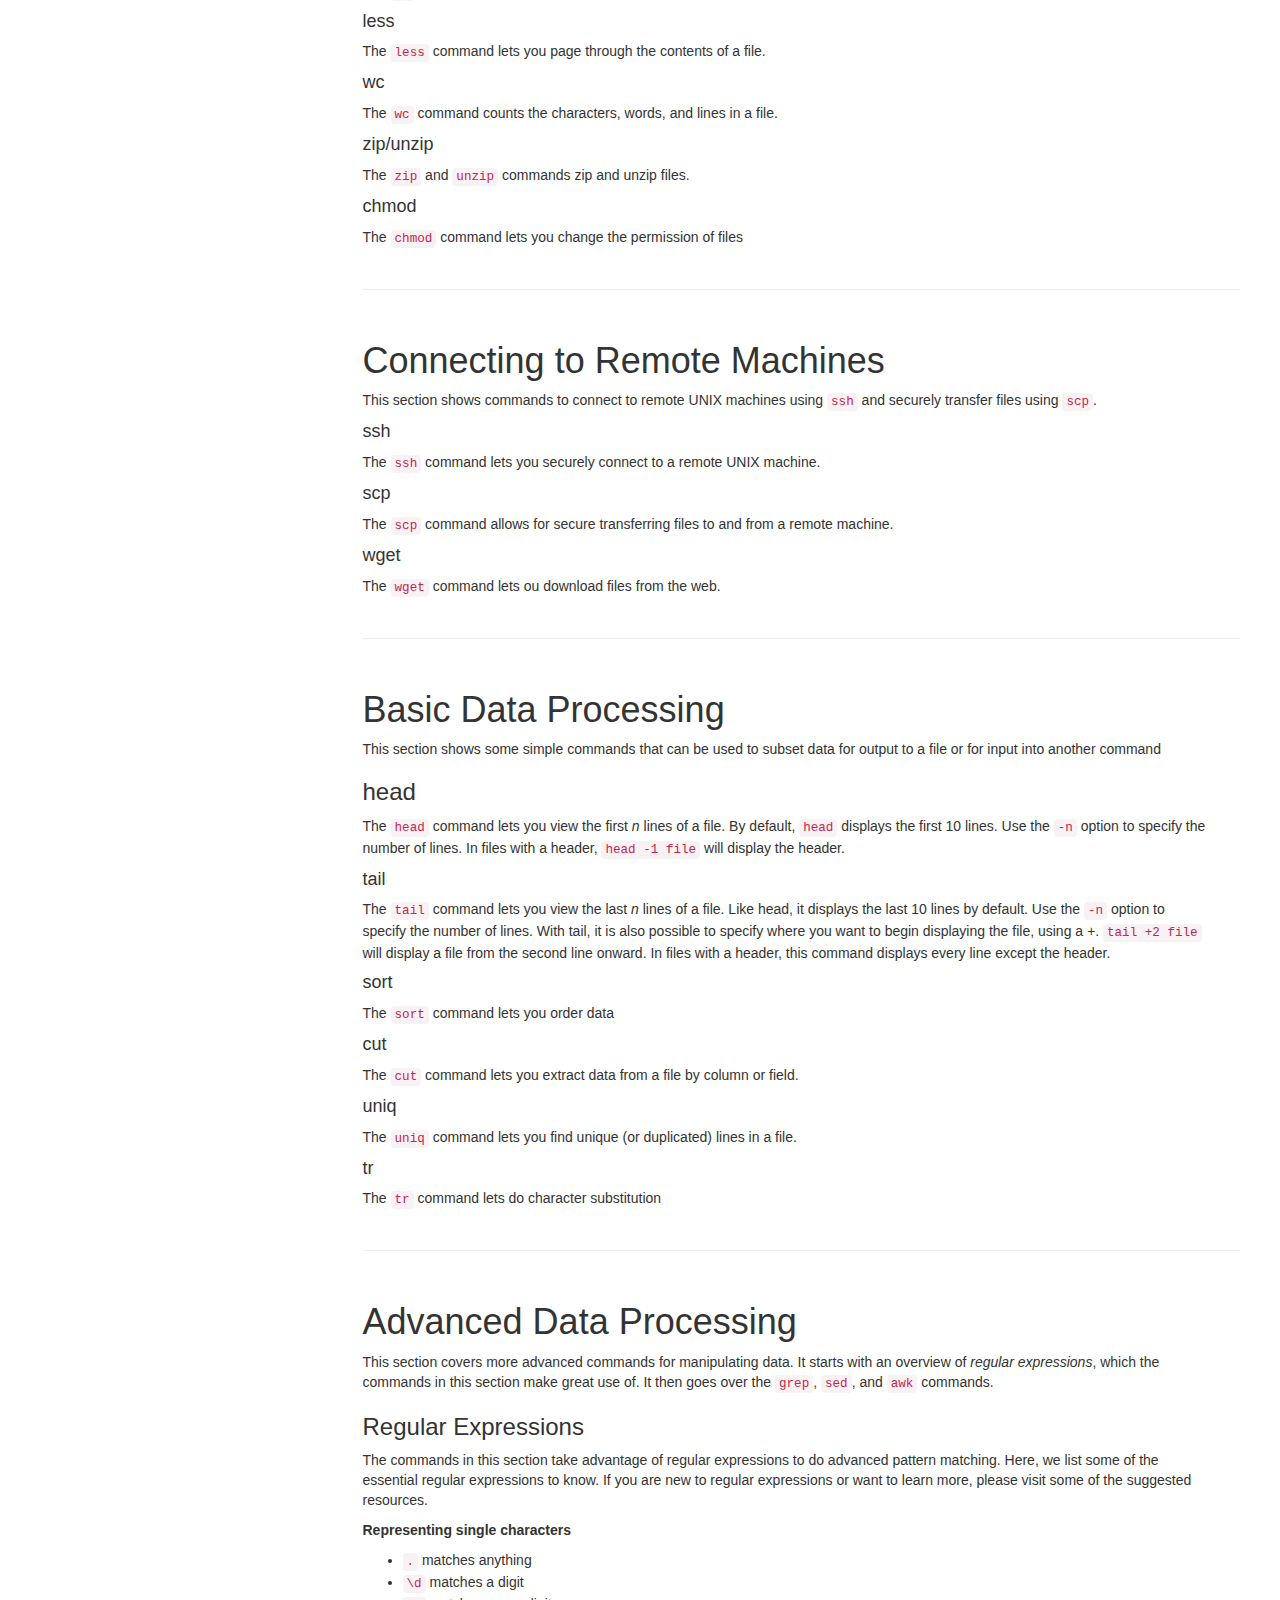
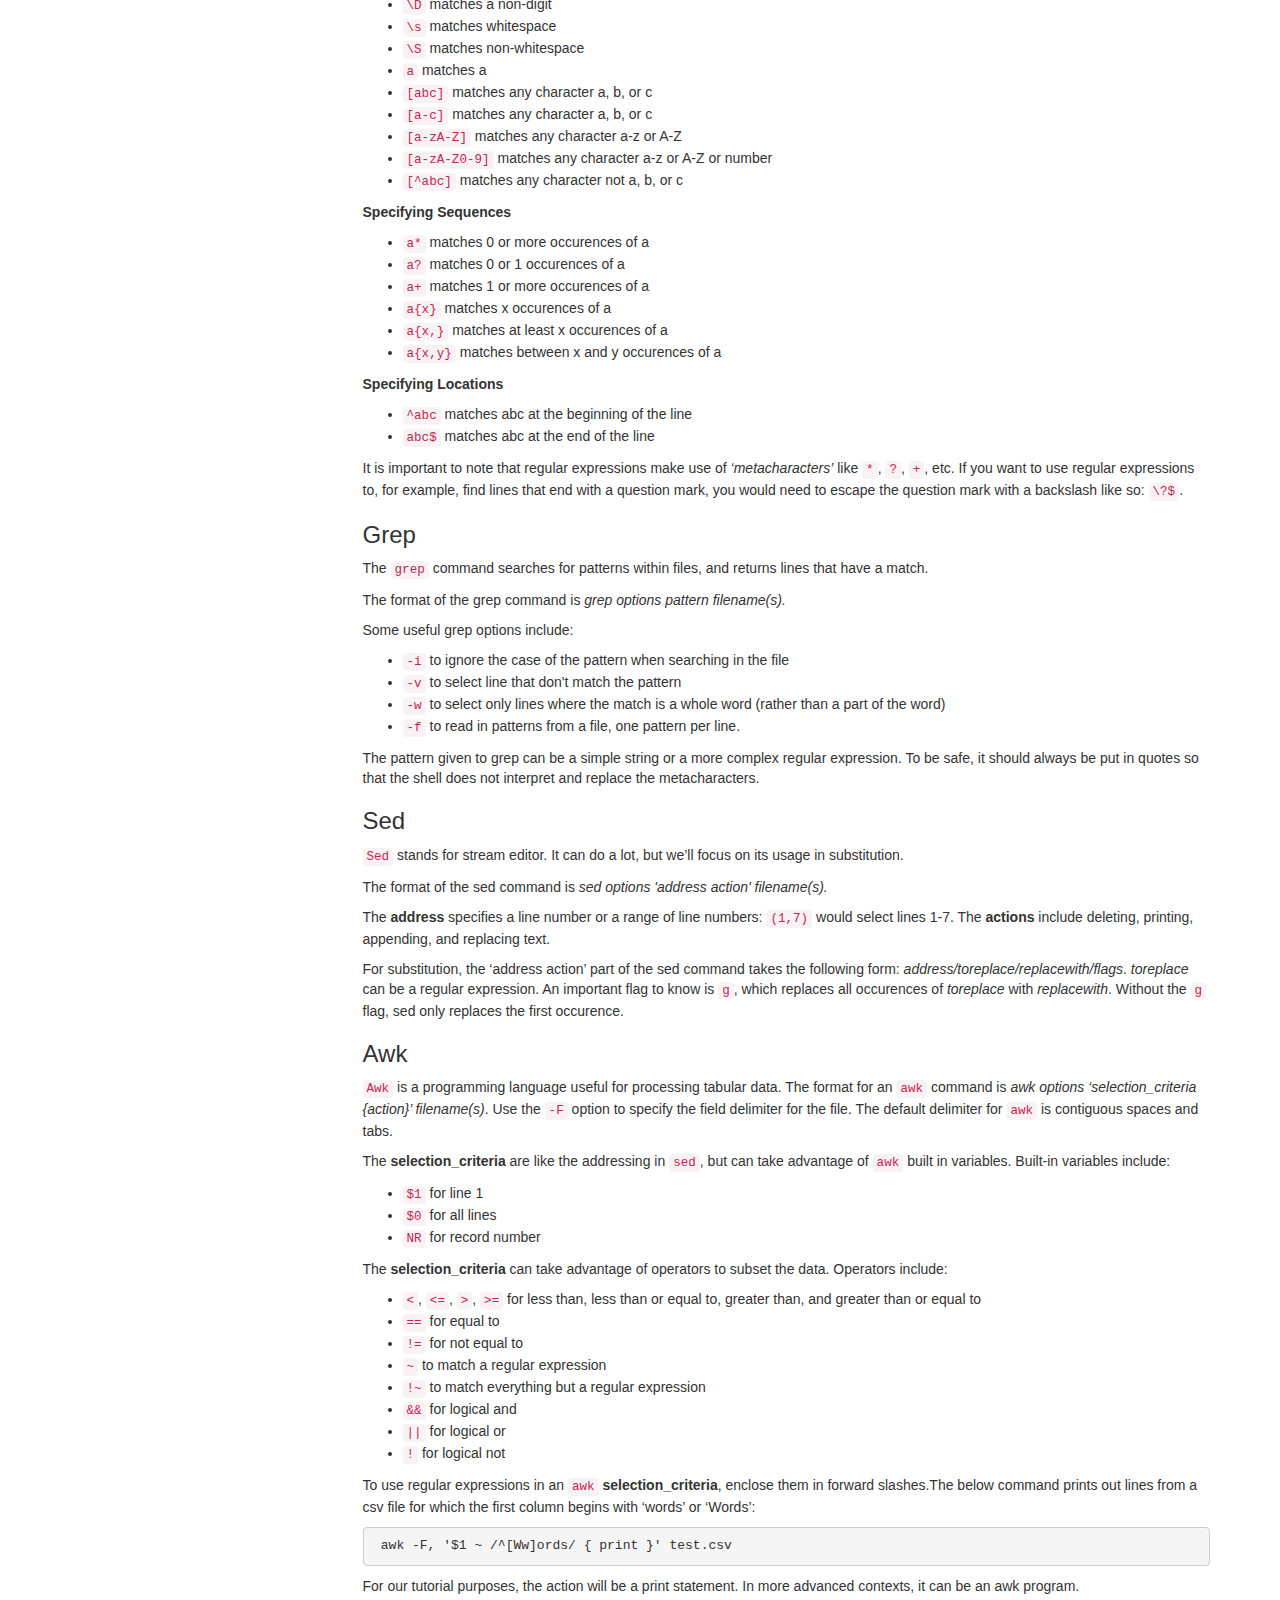
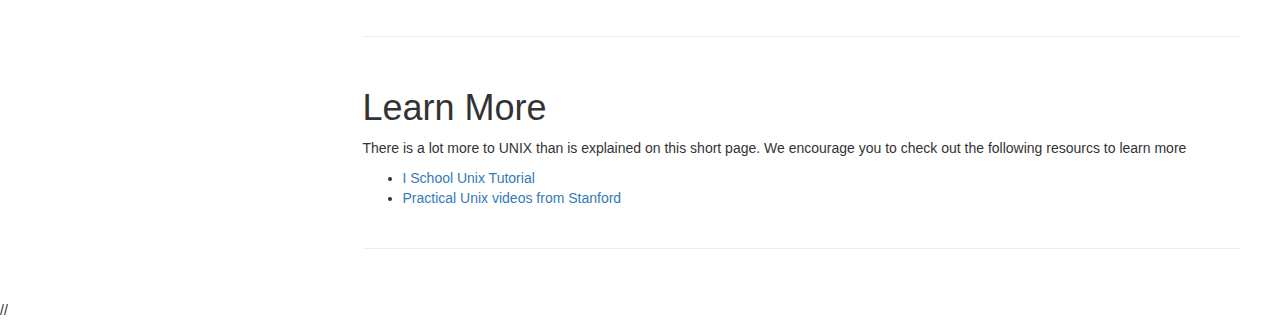
==== commit dcf6dc5a: "Merge pull request #4 from tebarkley/something" ====
--- a/commands.html
+++ b/commands.html
@@ -42,64 +42,143 @@
         <div class="col-md-3">
               
                 <div class="list-group" id="sidebar">
-                  <a href="#man" class="list-group-item">man
-                  </a>
-                  <a href="#pwd" class="list-group-item">pwd
-                  </a>
-                  <a href="#cd" class="list-group-item">cd
-                  </a>
-                  <a href="#mkdir" class="list-group-item">mkdir
-                  </a>
-                  <a href="#rmdir" class="list-group-item">rmdir
-                  </a>
-                  <a href="#ls" class="list-group-item">ls
-                  </a>
-                  <a href="#cp" class="list-group-item">cp
-                  </a>
-                  <a href="#mv" class="list-group-item">mr
-                  </a>
-                  <a href="#rm" class="list-group-item">rm
-                  </a>
-                  <a href="cat" class="list-group-item">cat
-                  </a>
-                  <a href="#less" class="list-group-item">less
-                  </a>
-                  <a href="#head/tail" class="list-group-item">head/tail
-                  </a>
-                  <a href="#pico/nano" class="list-group-item">pico/nano
-                  </a>
-                  <a href="#wc" class="list-group-item">wc
-                  </a>
-                  <a href="#zip/unzip" class="list-group-item">zip/unzip
-                  </a>
-                  <a href="#chmod" class="list-group-item">chmod
-                  </a>
-                  <a href="#ssh" class="list-group-item">ssh
-                  </a>
-                  <a href="#scp" class="list-group-item">scp
-                  </a>
-                  <a href="#sort" class="list-group-item">sort
-                  </a>
-                  <a href="#tr" class="list-group-item">tr
-                  </a>
-                  <a href="#cut" class="list-group-item">cut
-                  </a>
-                  <a href="#chmod" class="list-group-item">sort
-                  </a>
-                  <a href="#uniq" class="list-group-item">uniq
-                  </a>
-                  <a href="#grep" class="list-group-item">grep
-                  </a>
-                  <a href="#sed" class="list-group-item">sed
-                  </a>
-                  <a href="#awk" class="list-group-item">awk
+                  <a href="#intro" class="list-group-item">Introduction
+                  </a>
+                  <a href="#using" class="list-group-item">Using UNIX
+                  </a>
+                  <a href="#navigation" class="list-group-item">Navigating the File Directory
+                  </a>
+                  <a href="#remote" class="list-group-item">Connecting to Remote Machines
+                  </a>
+                  <a href="#basic" class="list-group-item">Basic Data Filtering
+                  </a>
+                  <a href="#advanced" class="list-group-item">Advanced Data Filtering
+                  </a>
+                  <a href="#resources" class="list-group-item">Learn More
                   </a>
                 </div>
               
           </div>  
           <div class="col-md-9">
-            <!-- ############################### Regular Expressions ###############################-->
-                <h2 id="regex">Regular Expressions</h2>
+            <!-- ############################### Introduction ###############################-->
+                <h1 id='intro'>Introduction</h1>
+                <p>This tutorial is a very basic introduction to UNIX, designed for the UC Berkeley School of Information's Data Mining and Analytics class. It is focused on commands to help you obtain and investigate data sets.</p>
+                <hr class="col-md-12">
+            <!-- ############################### Basic Concepts ###############################-->
+                <h1 id='using'>Basic Concepts</h1>
+
+                <h4>Accessing the shell</h4>
+                <p>Use the terminal something something..</p>
+
+                <h4>Basic Command Structure</h4>
+                <p>Command arguments. Arguments include options that begin with a -. Executed after you hit <i>Enter</i> </p>
+
+                <h4>Standard Input/Output</h4>
+                <p>jingle bells</p>
+
+                <h4>Piping Commands</h4>
+                <p>We'll get to this in the basic and advanced filters section</p>
+
+                <h4>Getting help</h4>
+                <p>The <code>man</code> command lets you view UNIX manual pages within the shell. Typing <code>man cat</code> will display the online manual for the <code>cat</code> command. The following key strokes are used to navigate through the man pages:
+                  <ul>
+                    <li><i>spacebar</i> or <i>f</i> to page down</li>
+                    <li><i>b</i> to page up</li>
+                    <li><i>/searchterm[Enter]</i> to first page containing searchterm</li>
+                    <li><i>q</i> to quit the man page and return to the command prompt</li>
+                  </ul>
+                </p>
+
+                <h4>Text Editors</h4>
+                <p>pico/nano- depends on what you have</p>
+
+                <hr class="col-md-12">
+            <!-- ############################### Navigating the File Directory ###############################-->
+                <h1 id='navigation'>Navigating the File Directory</h1>
+                <p>This section shows commands to navigate your directory folders and view, create, move and remove directories and files</p>
+                <h4>pwd</h4>
+                <p>The <code>pwd</code> command shows you where you are in the file directory.</p>
+
+                <h4>echo $HOME</h4>
+                <p><code>$HOME</code> is an environment variable that stores the location of your home directory. The <code>~</code> is a shortcut for <code>$HOME</code>. The <code>echo</code> command simply displays text to standard output. Thus, <code>echo $HOME</code> displays the location of your home directory.</p>
+
+                <h4>cd</h4>
+                <p>The <code>cd</code> command changes your working directory.</p>
+
+                <h4>mkdir</h4>
+                <p>The <code>mkdir</code> command creates a new directory.</p>
+
+                <h4>rmdir</h4>
+                <p>The <code>rmdir</code> command deletes a directory.</p>
+
+                <h4>ls</h4>
+                <p>The <code>ls</code> command displays the contents of a directory.</p>
+
+                <h4>cp</h4>
+                <p>The <code>cp</code> command copies files to a new location.</p>
+
+                <h4>mv</h4>
+                <p>The <code>mv</code> command moves a file.</p>
+
+                <h4>rm</h4>
+                <p>The <code>rm</code> command deletes a file.</p>
+
+                <h4>less</h4>
+                <p>The <code>less</code> command lets you page through the contents of a file.</p>
+
+                <h4>wc</h4>
+                <p>The <code>wc</code> command counts the characters, words, and lines in a file.</p>
+
+                <h4>zip/unzip</h4>
+                <p>The <code>zip</code> and <code>unzip</code> commands zip and unzip files.</p>
+
+                <h4>chmod</h4>
+                <p>The <code>chmod</code> command lets you change the permission of files</p>
+                
+                <hr class="col-md-12">
+
+            <!-- ############################### Connecting to Remote Machines ###############################-->
+                <h1 id='remote'>Connecting to Remote Machines</h1>
+                <p>This section shows commands to connect to remote UNIX machines using <code>ssh</code> and securely transfer files using <code>scp</code>.</p>
+                
+                <h4>ssh</h4>
+                <p>The <code>ssh</code> command lets you securely connect to a remote UNIX machine.</p>
+
+                <h4>scp</h4>
+                <p>The <code>scp</code> command allows for secure transferring files to and from a remote machine.</p>
+
+                <h4>wget</h4>
+                <p>The <code>wget</code> command lets ou download files from the web.</p>
+
+                <hr class="col-md-12">
+            <!-- ############################### Basic Filters ###############################-->
+                <h1 id='basic'>Basic Data Processing</h1>
+                <p>This section shows some simple commands that can be used to subset data for output to a file or for input into another command</p>
+                
+                <h3>head</h3>
+                <p>The <code>head</code> command lets you view the first <i>n</i> lines of a file. By default, <code>head</code> displays the first 10 lines. Use the <code>-n</code> option to specify the number of lines. In files with a header, <code>head -1 file</code> will display the header.</p>
+
+                <h4>tail</h4>
+                <p>The <code>tail</code> command lets you view the last <i>n</i> lines of a file. Like head, it displays the last 10 lines by default. Use the <code>-n</code> option to specify the number of lines. With tail, it is also possible to specify where you want to begin displaying the file, using a <i>+</i>. <code> tail +2 file</code> will display a file from the second line onward. In files with a header, this command displays every line except the header.</p>
+
+                <h4>sort</h4>
+                <p>The <code>sort</code> command lets you order data</p>
+
+                <h4>cut</h4>
+                <p>The <code>cut</code> command lets you extract data from a file by column or field.</p>
+
+                <h4>uniq</h4>
+                <p>The <code>uniq</code> command lets you find unique (or duplicated) lines in a file.</p>
+
+                <h4>tr</h4>
+                <p>The <code>tr</code> command lets do character substitution</p>
+                
+                <hr class="col-md-12">
+            <!-- ############################### Advanced Filters ###############################-->
+                <h1 id='advanced'>Advanced Data Processing</h1>
+                <p> This section covers more advanced commands for manipulating data. It starts with an overview of <i>regular expressions</i>, which the commands in this section make great use of. It then goes over the <code>grep</code>, <code>sed</code>, and <code>awk</code> commands. 
+
+                <h3>Regular Expressions</h3>
                 <p>The commands in this section take advantage of regular expressions to do advanced pattern matching. Here, we list some of the essential regular expressions to know. If you are new to regular expressions or want to learn more, please visit some of the suggested resources.</p>
 
                 <p><b>Representing single characters</b>
@@ -137,11 +216,9 @@
                 </p>
 
                 <p>It is important to note that regular expressions make use of <i>‘metacharacters’</i> like <code>*</code>, <code>?</code>, <code>+</code>, etc. If you want to use regular expressions to, for example, find lines that end with a question mark, you would need to escape the question mark with a backslash like so: <code>\?$</code>.</p>
-              
-                <hr class="col-md-12">
-                
+                              
                 <!-- ############################### GREP ###############################-->
-                <h2 id="grep">Grep</h2>
+                <h3>Grep</h3>
                 <p>The <code>grep</code> command searches for patterns within files, and returns lines that have a match.</p>
 
                 <p>The format of the grep command is <i>grep options pattern filename(s).</i></p>
@@ -157,9 +234,8 @@
 
                 <p>The pattern given to grep can be a simple string or a more complex regular expression. To be safe, it should always be put in quotes so that the shell does not interpret and replace the metacharacters.</p>
               
-                <hr class="col-md-12">
                 <!-- ############################### SED ###############################-->
-                <h2 id="sed">Sed</h2>
+                <h3>Sed</h3>
                 <p><code>Sed</code> stands for stream editor. It can do a lot, but we’ll focus on its usage in substitution.</p>
 
                 <p>The format of the sed command is <i>sed options 'address action' filename(s).</i></p>
@@ -167,11 +243,9 @@
                 <p>The <b>address</b> specifies a line number or a range of line numbers: <code>(1,7)</code> would select lines 1-7. The <b>actions</b> include deleting, printing, appending, and replacing text.</p>
 
                 <p>For substitution, the ‘address action’ part of the sed command takes the following form: <i>address/toreplace/replacewith/flags</i>. <i>toreplace</i> can be a regular expression. An important flag to know is <code>g</code>, which replaces all occurences of <i>toreplace</i> with <i>replacewith</i>. Without the <code>g</code> flag, sed only replaces the first occurence.</p>
-
-                <hr class="col-md-12">
         
                 <!-- ############################### AWK ###############################-->
-                <h2 id="awk">Awk</h2>
+                <h3>Awk</h3>
                 <p><code>Awk</code> is a programming language useful for processing tabular data. The format for an <code>awk</code> command is <i>awk options ‘selection_criteria {action}’ filename(s)</i>. Use the <code>-F</code> option to specify the field delimiter for the file. The default delimiter for <code>awk</code> is contiguous spaces and tabs.</p>
 
                 <p>The <b>selection_criteria</b> are like the addressing in <code>sed</code>, but can take advantage of <code>awk</code> built in variables. Built-in variables include:
@@ -200,227 +274,20 @@
                 <pre> <code>awk -F, '$1 ~ /^[Ww]ords/ { print }' test.csv</code></pre>
 
                 <p>For our tutorial purposes, the action will be a print statement. In more advanced contexts, it can be an awk program.</p>
-
-                <hr class="col-md-12">
-
-                <!-- ############################### STARS ###############################-->
-                <h2 id="stars">Star ratings</h2>
-                <p>Are the star ratings all whole numbers? Let's check.</p>
-                <p>We know that stars is the 4th column. By using the <code>cut</code> command, we can pull out the stars column.</p>
-                <p>Our file delimiter here is a pipe character, so we specify the cut delimiter option as <code>-d\|</code>. Since the pipe has a special meaning in the command line, we must escape it with a backslash.</p>
-
-                <p>The field we want to select is stars, which is the 4th column. Unix indexes columns numerically (starting with 1), so we specify <code>-f4</code> to select the 4th column.</p>
-
-                <p><b>Now we are ready to find the unique values!</b> To do this we use the <code>uniq</code> command, which takes sorted data. (Note that  <code>sort | uniq</code> is equivalent to <code>sort -u</code>.)
-                </p>
-
-                <pre> <code>cut -d\| -f4 yelp_reviews.txt | sort | uniq</code></pre>
-                <samp>
-                    1.0 <br>
-                    2.0 <br>
-                    3.0 <br>
-                    4.0 <br>
-                    5.0 <br>
-                    stars</samp>
-                  <br><br><br>
-                <p>Notice that the value from row 1 (the column header) is returned as one of the unique values. Before sorting, <code>tail + 2</code> will filter your selection to only include rows 2 to the end.</p>
-                <pre> <code>cut -d\| -f4 yelp_reviews.txt | tail +2 | sort | uniq</code></pre>
-                <samp>
-                    1.0 <br>
-                    2.0 <br>
-                    3.0 <br>
-                    4.0 <br>
-                    5.0 </samp>
-
-
-                <hr class="col-md-12">
-
-                <!-- ############################### UNIQUE USERS ###############################-->
-                <h2 id="unique-users">Count Users</h2>
-                <p>How many unique users have left reviews? We can use <code>cut</code> to select the user column, <code>uniq</code> to get the unique users, and <code>wc -l</code> to get a count of those lines.
-                </p>
-
-                <pre> <code>cut -d\| -f7 yelp_reviews.txt | tail +2 | sort | uniq | wc -l</code></pre>
-                <samp>44,993</samp>
-
-
-                <hr class="col-md-12">                        
-
-                <!-- ############################### TOP 10 USERS ###############################-->
-                <h2 id="top-10-users">Top 10 Users</h2>
-                <p>Who are the top 10 users who have written the most reviews, and how many did they write? From the previous example, we can use the <code>uniq -c</code> option to counts of how many times each duplicate user id is seen. We can then pipe the results to <code>sort -r</code> to sort the counts in descending order, and use <code>head -10</code> to view the top 10. 
-                </p>
-
-                <pre> <code>cut -d\| -f7 yelp_reviews.txt | tail +2 | sort | uniq -c | sort -r | head -10</code></pre>
-                <samp>
-                  560 fczQCSmaWF78toLEmb0Zsw<br>
-                  479 90a6z--_CUrl84aCzZyPsg<br>
-                  451 0CMz8YaO3f8xu4KqQgKb9Q<br>
-                  425 4ozupHULqGyO42s3zNUzOQ<br>
-                  371 joIzw_aUiNvBTuGoytrH7g<br>
-                  356 0bNXP9quoJEgyVZu9ipGgQ<br>
-                  353 JffajLV-Dnn-eGYgdXDxFg<br>
-                  317 _PzSNcfrCjeBxSLXRoMmgQ<br>
-                  316 ikm0UCahtK34LbLCEw4YTw<br>
-                  315 3gIfcQq5KxAegwCPXc83cQ
-                </samp>
-
-                <hr class="col-md-12">                        
-
-                <!-- ############################## FUNNIEST REVIEWS ###############################-->
-                <h2 id="funniest-reviews">Funniest Reviews</h2>
-                <p>We have used the <code>sort</code> command as an input to the <code>uniq</code> command, but it can be useful on its own as well.</p> 
-
-                <p>Let's use it to find the <b>funniest reviews</b> as voted by yelp users. Since <code>sort</code> will now be acting on data with more than one column, we need to use the <code>-t</code> option to specify the delimiter.</p> 
-
-                <p>The <code>-k</code> option lets us specify which field to sort by.<br> 
-                  The <code>-n</code> option is used to sort <b>numbers</b>.<br> 
-                  The <code>-r</code> option <b>reverses</b> the sort to be from highest to lowest. Below, we'll look at the ten funniest reviews.
-                </p>
-
-                <pre> <code>sort -t\| -k9 -n -r yelp_reviews.txt | head -10</code></pre>
-                <samp>
-                  ke0BMVeaQf3lvwSzm-fPyA|2012-02-19|e6s2GLDejbypjKZD8Xk9Hg|1.0|This specific Cheba Hut was not sanitary and reeked. After I ordered my food, I was shocked to see a staff member smoking a cigarette behind the counter! I'll never go back.|review|73eZuIuXVD5sif7GrIMfuQ|2.0|70.0|6.0<br>
-                  CvRGjwCsrQs1DYYL3z8R7g|2008-02-28|2FgG1U24AH0KLBj4l16bLg|1.0|"I would rather be a freegan and dumpster dive then ever swing into the Rainforest Cafe again. I would rather eat..... ....at the worst Applebee's in America ....vending machine food ....my own flesh Now, Rainforest could be fun if you were 12 and drunk. Then the overly fried foods and canned sauces could cure your munchies. I would have rather had Totino's pizza rolls than the nasty appetizer combo we shared. The plant and animal filled space could really use the services of Merry Maids. Really. How do you clean all that crap? The rainforest ""thunderstorm"" is as exciting as the one in the produce section at Safeway. So if you have kids who like to drink, you might have a good time here. Otherwise I say stay home and check your trash like a good freegan."|review|C8ZTiwa7qWoPSMIivTeSfw|36.0|70.0|29.0<br>...
-                </samp>
-
-                <hr class="col-md-12">                        
-
-                <!-- ############################### FUNNY DELICIOUS ###############################-->
-                <h2 id="funny-delicious">Funny & Delicious</h2>
-                <p>You can also use <code>sort</code> to sort <b>multiple columns</b>, in order to break ties. Let's find the <b>funniest five-star reviews</b>!</p>
-                <p>In this example, our primary sort will be on the stars column, so we'll specify this field first in the command. Note that we now specify two <code>-k</code> options, and the format changes such that the <code>-r</code> and <code>-n</code> options get concatenated with the field number.</p>
-
-                <pre> <code>sort -t\| -k 4n -k 9rn yelp_reviews.txt | head -10</code></pre>
-                <samp>
-                business_id|date|review_id|stars|text|type|user_id|votes.cool|votes.funny|votes.useful<br>
-                CvRGjwCsrQs1DYYL3z8R7g|2008-02-28|2FgG1U24AH0KLBj4l16bLg|1.0|"I would rather be a freegan and dumpster dive then ever swing into the Rainforest Cafe again. I would rather eat..... ....at the worst Applebee's in America ....vending machine food ....my own flesh Now, Rainforest could be fun if you were 12 and drunk. Then the overly fried foods and canned sauces could cure your munchies. I would have rather had Totino's pizza rolls than the nasty appetizer combo we shared. The plant and animal filled space could really use the services of Merry Maids. Really. How do you clean all that crap? The rainforest ""thunderstorm"" is as exciting as the one in the produce section at Safeway. So if you have kids who like to drink, you might have a good time here. Otherwise I say stay home and check your trash like a good freegan."|review|C8ZTiwa7qWoPSMIivTeSfw|36.0|70.0|29.0<br>...
-
-                </samp>
-
-                <!-- ############################## SED REPLACEMENT ###############################-->
-                <h2 id="sed-replace">Replacing with sed</h2>
-                <p>Let's say we want all of the column names to use underscores instead of periods to separate words. We can use <code>sed</code> to make this replacement.</p>
-                
-                <p>Sed expressions are enclosed in single quotes. Our sed expression wills start with a <code>1</code>, since we only want to perform substitution of the first line (the header).</p>
-
-                <p>Then, we'll use the <b>s/to_replace/replace_with</b> syntax to replace the periods (which need to be escaped), since the period is a special character in regular expressions, with an <code>_</code>. Finally, the substitution expression needs to end with a <code>g</code>, to specify that we want to replace all occurrences of <code>.</code> with <code>_</code>. To just look at the results, rather than write to a file, 
-                </p>
-
-                <pre> <code>sed '1s/\./_/g' yelp_reviews.txt | less</code></pre>
-                <samp>
-                business_id|date|review_id|stars|text|type|user_id|votes_cool|votes_funny|votes_useful<br>
-                9yKzy9PApeiPPOUJEtnvkg|2011-01-26|fWKvX83p0-ka4JS3dc6E5A|5.0|"My wife took me here on my birthday for breakfast and it was excellent. The weather was perfect which made sitting outside overlooking their grounds an absolute pleasure. Our waitress was excellent and our food arrived quickly<br>...
-                </samp>
-                <br><br>
-
-                <p>If we wanted to output the changed header and the unchanged data to a file, we'd replace the | less with a > filename.txt. If we did <code>sed '1s/\./_/g' yelp_reviews.txt > yelp_reviews.txt</code>, we'd overwrite the original file, so use sed with care!</p>
-
-                <hr class="col-md-12">                        
-
-                <!-- ############################### GREP STEAK ###############################-->
-                <h2 id="grep-steak">Grep steak reviews</h2>
-                <p>How many reviews mention the word steak? We can use grep to search for "steak", with the <code>-c</code> option to output a <b>count</b> (without <code>-c</code>, your console will print all of the lines that contain steak!).</p>
-
-                <pre> <code>grep -c "steak" yelp_reviews.txt</code></pre>
-                <samp>7139</samp>
-                <br><br><br>
-
-                <p>If we also want to make our search <b>case-insenitive</b> (so we can also match STEAK and Steak), we can use the <code>-i</code> option of grep.</p>
-
-                <pre> <code>grep -ci "steak" yelp_reviews.txt</code></pre>
-                <samp>8031</samp>
-                <br><br><br>
-
-                <p>The above grep searches will also match things like <b>cheesesteak</b>. If we just want to focus on the steak, we can use grep's <code>-w</code> option, which requires steak to be the whole word.</p>
-
-                <pre> <code>grep -ciw "steak" yelp_reviews.txt</code></pre>
-                <samp>6622</samp>
-                <br><br><br>
-
-                <p>However, with the above, we lose the ability to find "steaks". To match both steak and steaks as whole words, we can use the <code>?</code> regular expression to match an optional ending s. By default, <code>grep</code> assumes the quoted pattern that you provide is a <i>basic regular expression</i>. In basic regular expressions, the <code>?</code> needs to be escaped so it is not interpreted as a literal question mark in the phrase.</p>
-
-                <pre> <code>grep -ciw "steaks\?" yelp_reviews.txt</code></pre>
-                <samp>7263</samp>
-                <br><br><br>
-
-                <p>If we want our downstream analysis to be steak-centric, we could use grep to <b>output our results to a file</b>. Remove to remove the <code>-c</code> option, so that you get the lines, and not just the count of lines</p>
-
-                <pre> <code>grep -iw "steaks\?" yelp_reviews.txt > steak_reviews.txt</code></pre>
-
-                <hr class="col-md-12">                        
-
-
-                <!-- ############################### OMG grep ###############################-->
-                <h2 id="omg-grep">OMG grep</h2>
-                <p>Let's say we wanted to find reviews written with strong emotion. Let's find all of the reviews that begin with OMG (in all caps, as a whole word). To find OMG at the beginning of the review column, we need to use <code>cut</code> to extract the 5th column, then use <code>grep</code> with the <code>^</code> regular expression to match the beginning of the line.</p>
-
-                <pre> <code>cut -d\| -f5 yelp_reviews.txt | grep -w "^OMG" | less</code></pre>
-                <br>
-                <samp>    
-                  OMG try their breakfast burritos!!!! Habanero's has good, cheap, fast Mexican food.<br>
-                  OMG! what is the rave about? this place is disgusting! it's dirty and the food is not worth it! i came here with my family and we each order a little bit of everything that is suppose to be good and popular there. unfortunately everything is bad. i walked by the waiters and they were all cursing really loud in vietnamese to each other. the table is icky and it smell like my cooked up oil . ick! go to Pho ao sen instead at least it's clean.<br>
-                  OMG this place is good. Great Italian beef. Great burgers. FRY SAUCE. I don't know how they're pulling off such good food with what they have but it's awesome and I will be eating here if I'm in the area and hungry.<br>...
-               </samp>
-
-                <br><br>
-
-                <p>We can use grep <code>-wc</code> to get the count of lines beginning with OMG</p>
-                <pre> <code>cut -d\| -f5 yelp_reviews.txt | grep -wc "^OMG"</code></pre>
-                <samp>238</samp>
-
-                <hr class="col-md-12">   
-
-                <!-- ############################### OMG AWK ###############################-->
-                <h2 id="omg-awk">OMG awk</h2>
-                <p>What is we want to write all of the OMG records to a file?</p>
-
-                <p>We run into a complication here, because we had to extract the review column in order to find the reviews that begin with OMG. <b>Now how do we get all of the other columns back?</b></p> 
-
-                <p>Enter the <code>awk</code> command. With <code>awk</code>, we can apply regular expressions to particular columns. The <code>-F</code> option specifies the delimiter for the file. Within the seleciton criteria, the <code>$5</code> selects the 5th column, the <code>~</code> is used for matching a regular expression (to match everything but an expression, use <code>!~</code>) and the part between the <code>/ /</code> is the regular expression we want to match. </p>
-
-                <pre> <code>awk -F\| '$5 ~ /^OMG/' yelp_reviews.txt | less</code></pre>
-                <samp>kqGbGsG2p6Y3vkplCKyE9g|2010-05-05|VLzod0cVgMuY4eR1NdRC5Q|5.0|OMG try their breakfast burritos!!!! Habanero's has good, cheap, fast Mexican food.|review|rC11FhTVhZsC4KXHvXelQg|1.0|0.0|1.0<br>
-                Zy2vca7i9QFGRKa4m0C__A|2009-07-20|WYyYNtrjLOHT2aMXr9wVnw|1.0|OMG! what is the rave about? this place is disgusting! it's dirty and the food is not worth it! i came here with my family and we each order a little bit of everything that is suppose to be good and popular there. unfortunately everything is bad. i walked by the waiters and they were all cursing really loud in vietnamese to each other. the table is icky and it smell like my cooked up oil . ick! go to Pho ao sen instead at least it's clean.|review|wh5mqCxN7d1jlTQ4eIGmXQ|0.0|0.0|0.0<br>...
-                </samp>
-
-                <br><br>
-
-                <p>To write a file:</p>
-                <pre> <code>awk -F\| '$5 ~ /^OMG/' yelp_reviews.txt > omg_files.txt</code></pre>
-
-
-                <hr class="col-md-12">   
-
-                <!-- ############################### GREP STEAK ###############################-->
-                <h2 id="awk-subset">Subsetting with awk</h2>
-                <p>Now that we've introduced <code>awk</code>, let's use it for numerical subsetting.</p>
-                <p>What if we want pull out the reviews that have at least 50 useful votes, and look at only the votes.useful and text columns?</p>
-
-                <pre> <code>awk -F\| '$10>=50 {print $10,$5}' yelp_reviews.txt</code></pre>
-                <samp>votes.useful text<br>
-                76.0 Love this place! Amazing Happy Hour Specials!!<br>
-                57.0 Absolutely delicious Mexican tamales!! All 4 flavors were incredible. Living in LA and at times Mexico, I know a good authentic tamale and this is definitely it.<br>
-                68.0 The orange chicken is great. This place is always packed.<br>
-                120.0 This was the 4th service I tried. The other pet sitters I used didn't follow my instructions and some wouldn't even return my calls when I checked to see how my pets were doing. I can't say enough about Amanda's Pet Sitting! Amanda followed my instructions perfectly and was always in touch with me and returned my phone calls right away. I've used her services for years now and I'm always happy with her service. I recommend Amanda to everyone I know that has pets. <br>...</samp>
-                
-                <br><br>
-                <p>You'll notice that the output is formatted such that there is space between column 10 and column 5. If we wanted to use the <code>|</code> delimiter, we would do it like so:</p>
-
-                <pre> <code>awk -F\| '$10>=50 {print $10"|"$5}' yelp_reviews.txt</code></pre>
-                <samp>votes.useful|text<br>
-                76.0|Love this place! Amazing Happy Hour Specials!!<br>
-                57.0|Absolutely delicious Mexican tamales!! All 4 flavors were incredible. Living in LA and at times Mexico, I know a good authentic tamale and this is definitely it.<br>
-                68.0|The orange chicken is great. This place is always packed.<br>...</samp>
-
-                <br><br>
-
-                <p>From the last example, you can see how you can use <code>awk</code> to extract certain columns subset data, and even rearrange columns. We used the cut command earlier to extract certain fields, but cut cannot rearrange columns.</p>
-
-                <p>The above examples only touch on the very basics of <code>awk</code>. Awk can be combined with shell scripting for numerical processing functionality.</p>
-
-
-                <hr class="col-md-12">  
+                <hr class="col-md-12">
+
+            <!-- ############################### Learn More ###############################-->
+                <h1 id='resources'>Learn More</h1>
+                <p>There is a lot more to UNIX than is explained on this short page. We encourage you to check out the following resourcs to learn more</p>
+                <p>
+                  <ul>
+                    <li><a href=http://people.ischool.berkeley.edu/~kevin/unix-tutorial/toc.html>I School Unix Tutorial</a></li>
+                    <li><a href=http://openclassroom.stanford.edu/MainFolder/CoursePage.php?course=PracticalUnix> Practical Unix videos from Stanford</a></li>
+                  </ul>
+                </p>
+                
+                
+                <hr class="col-md-12">
                 
           </div> 
     </div>
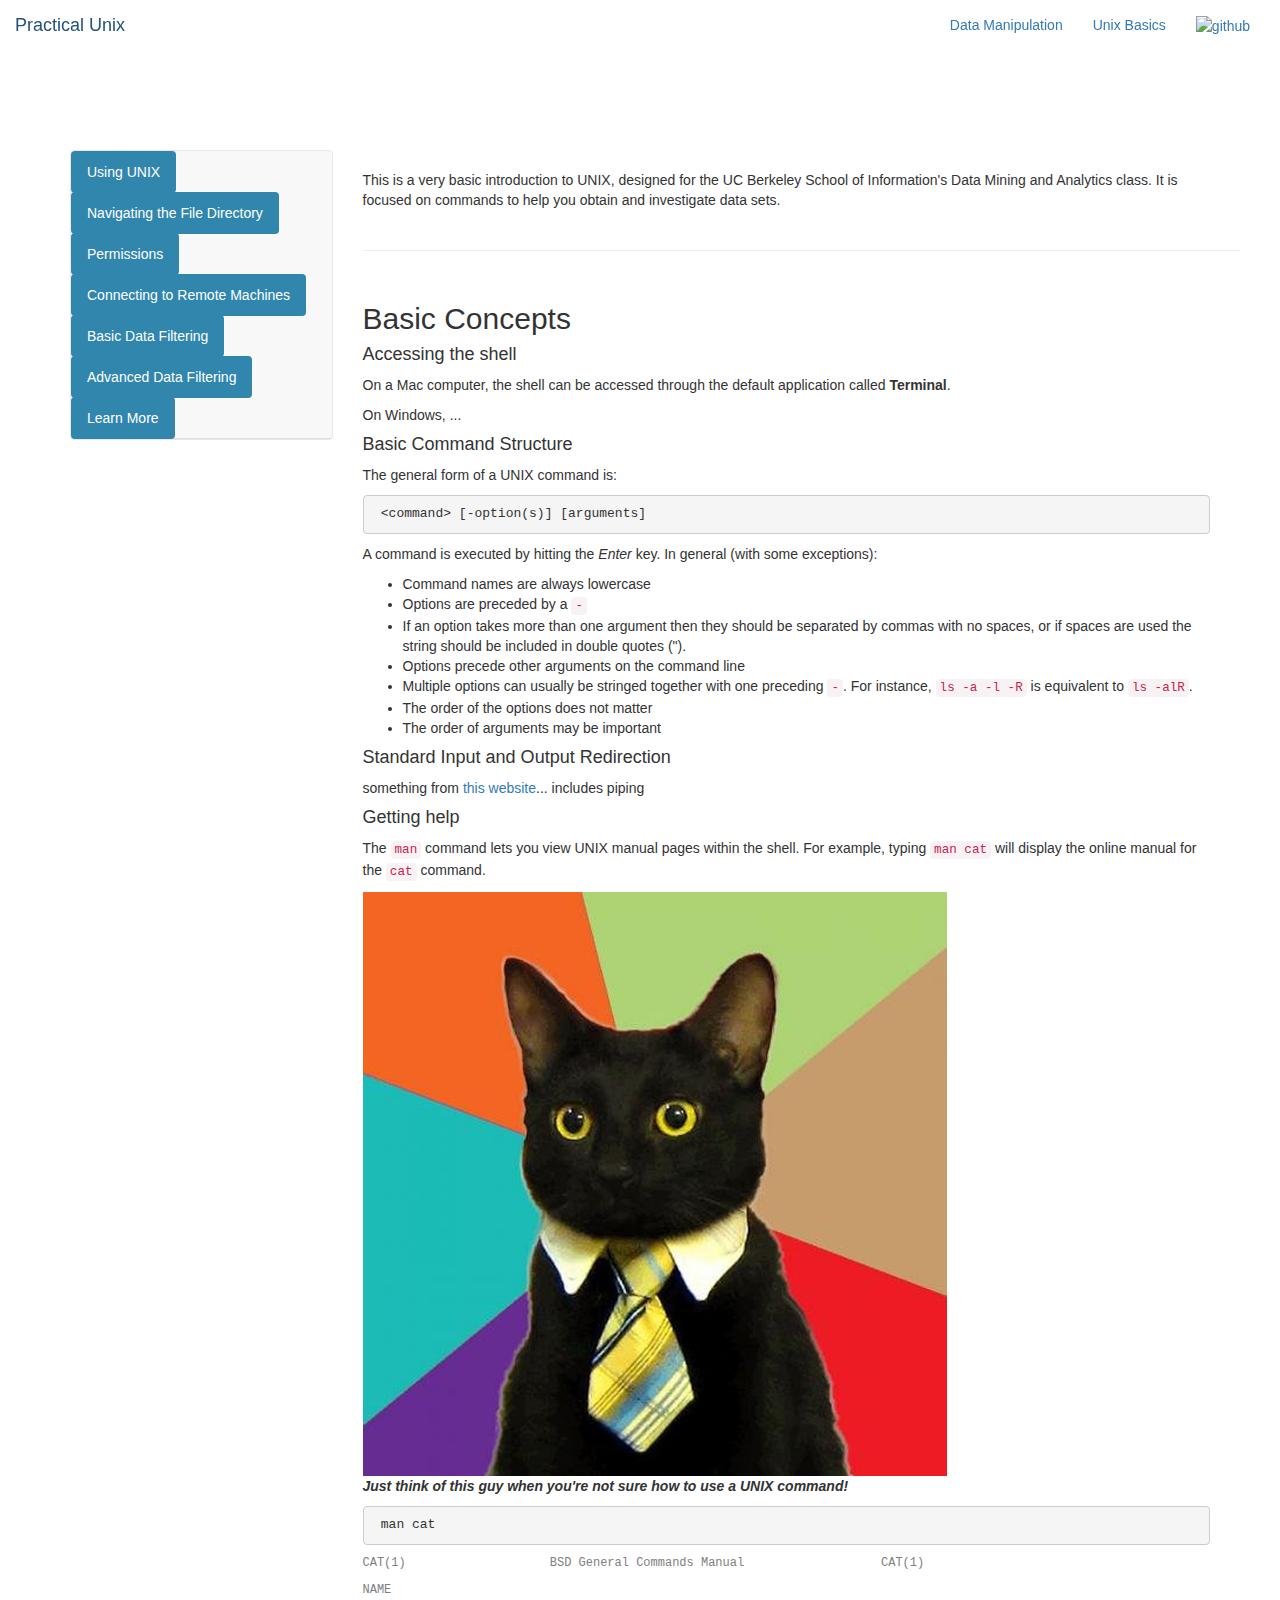
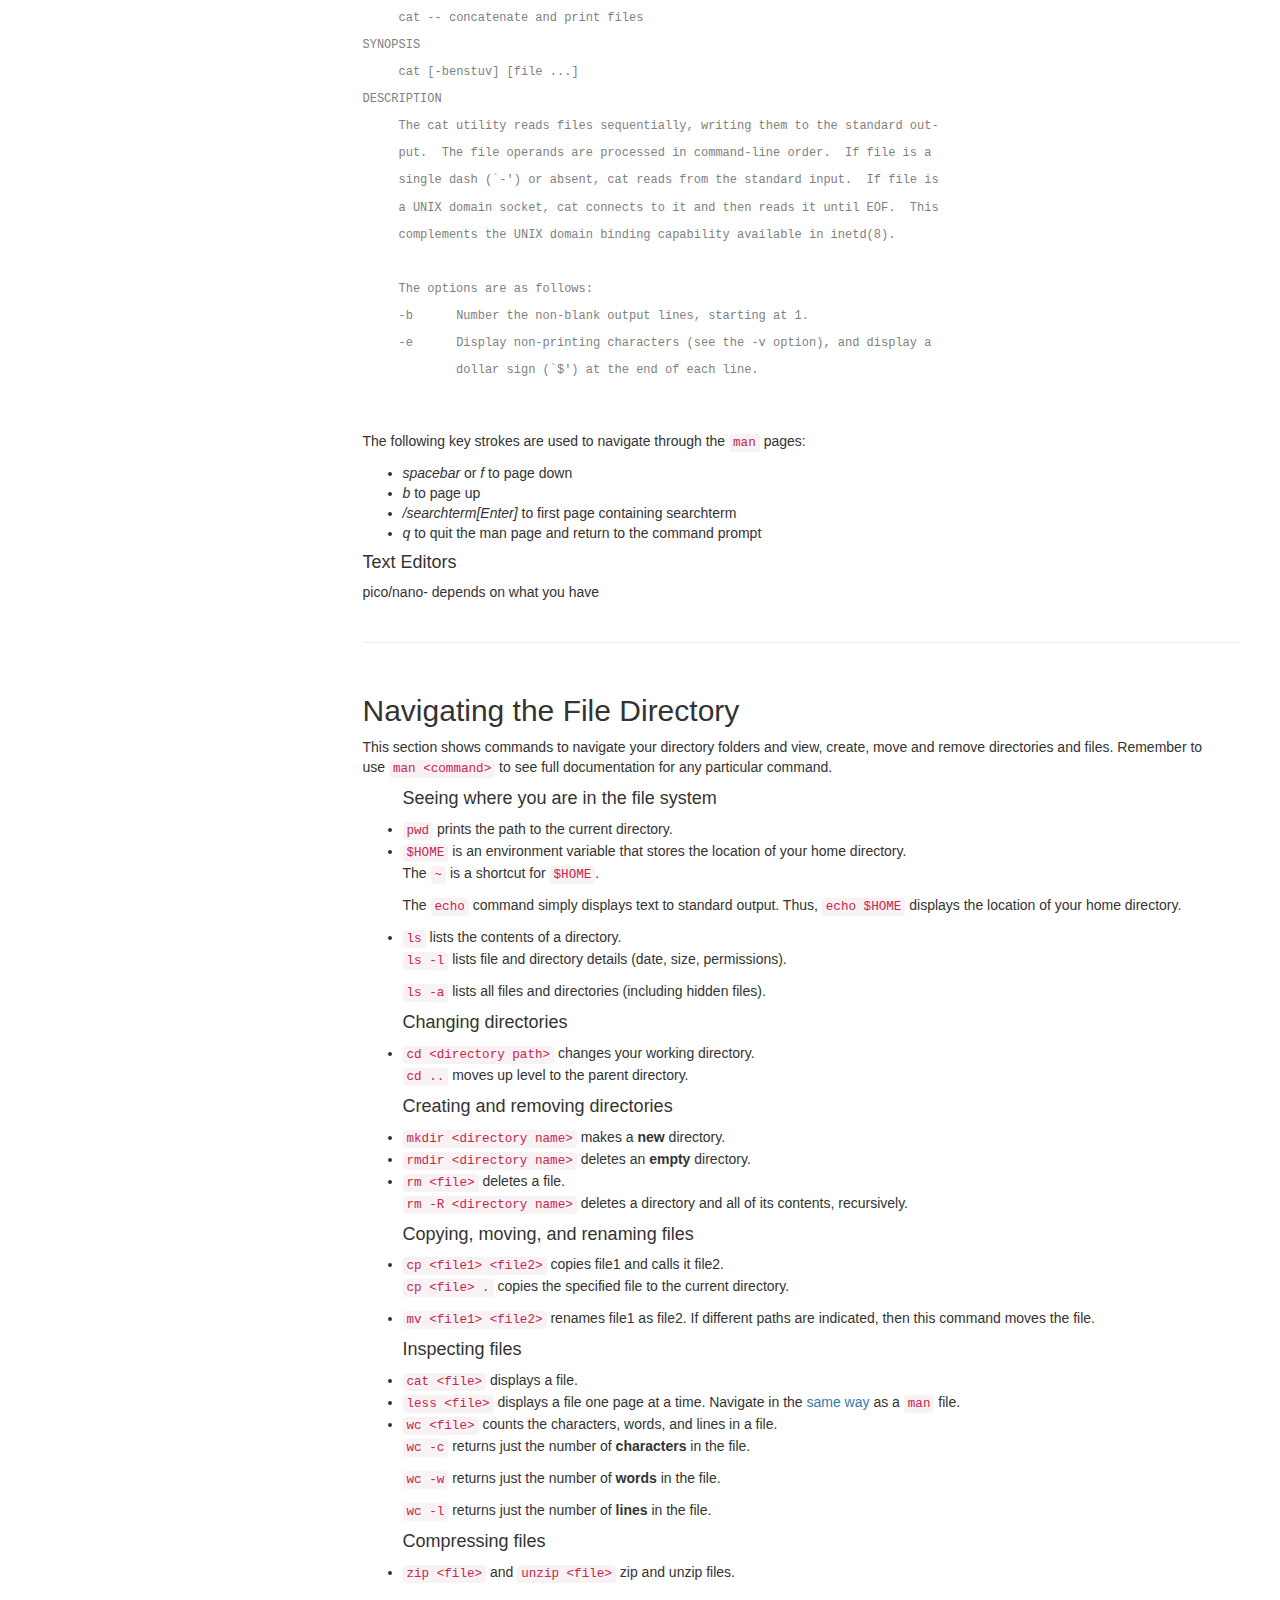
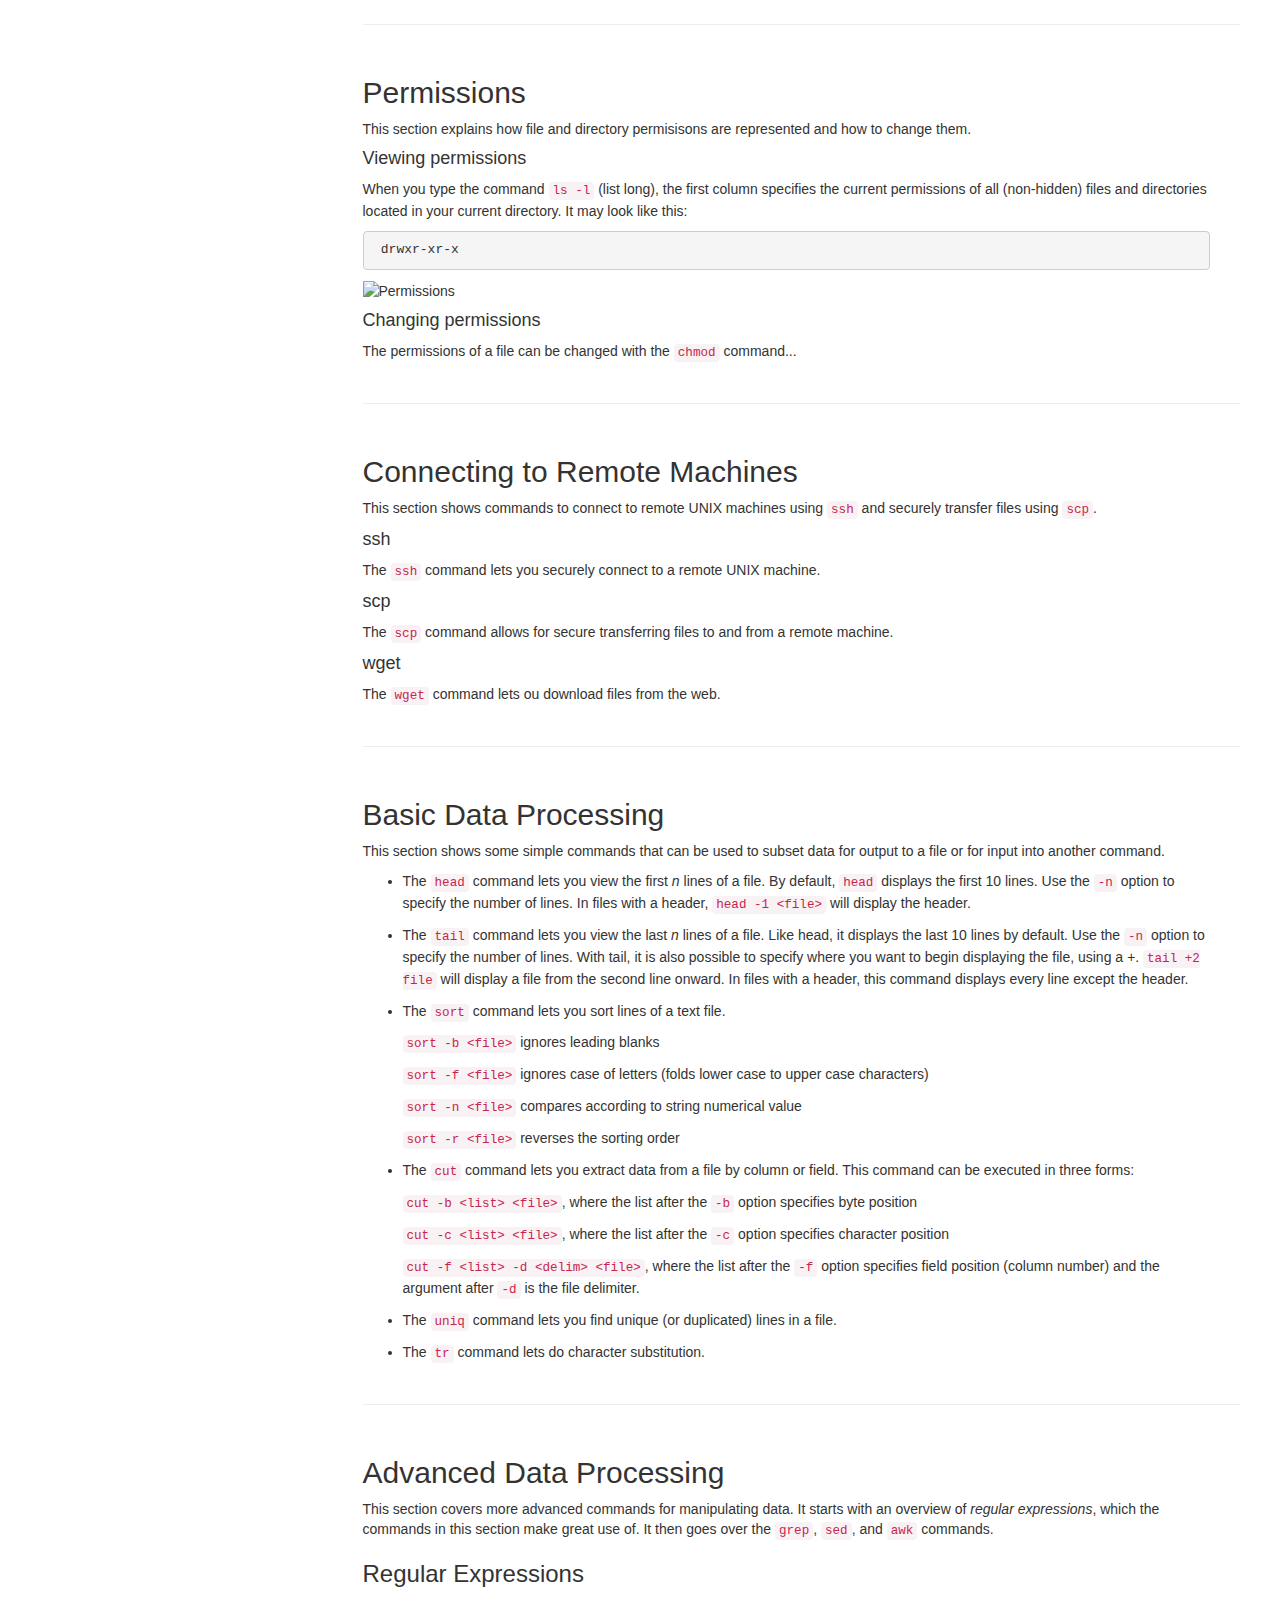
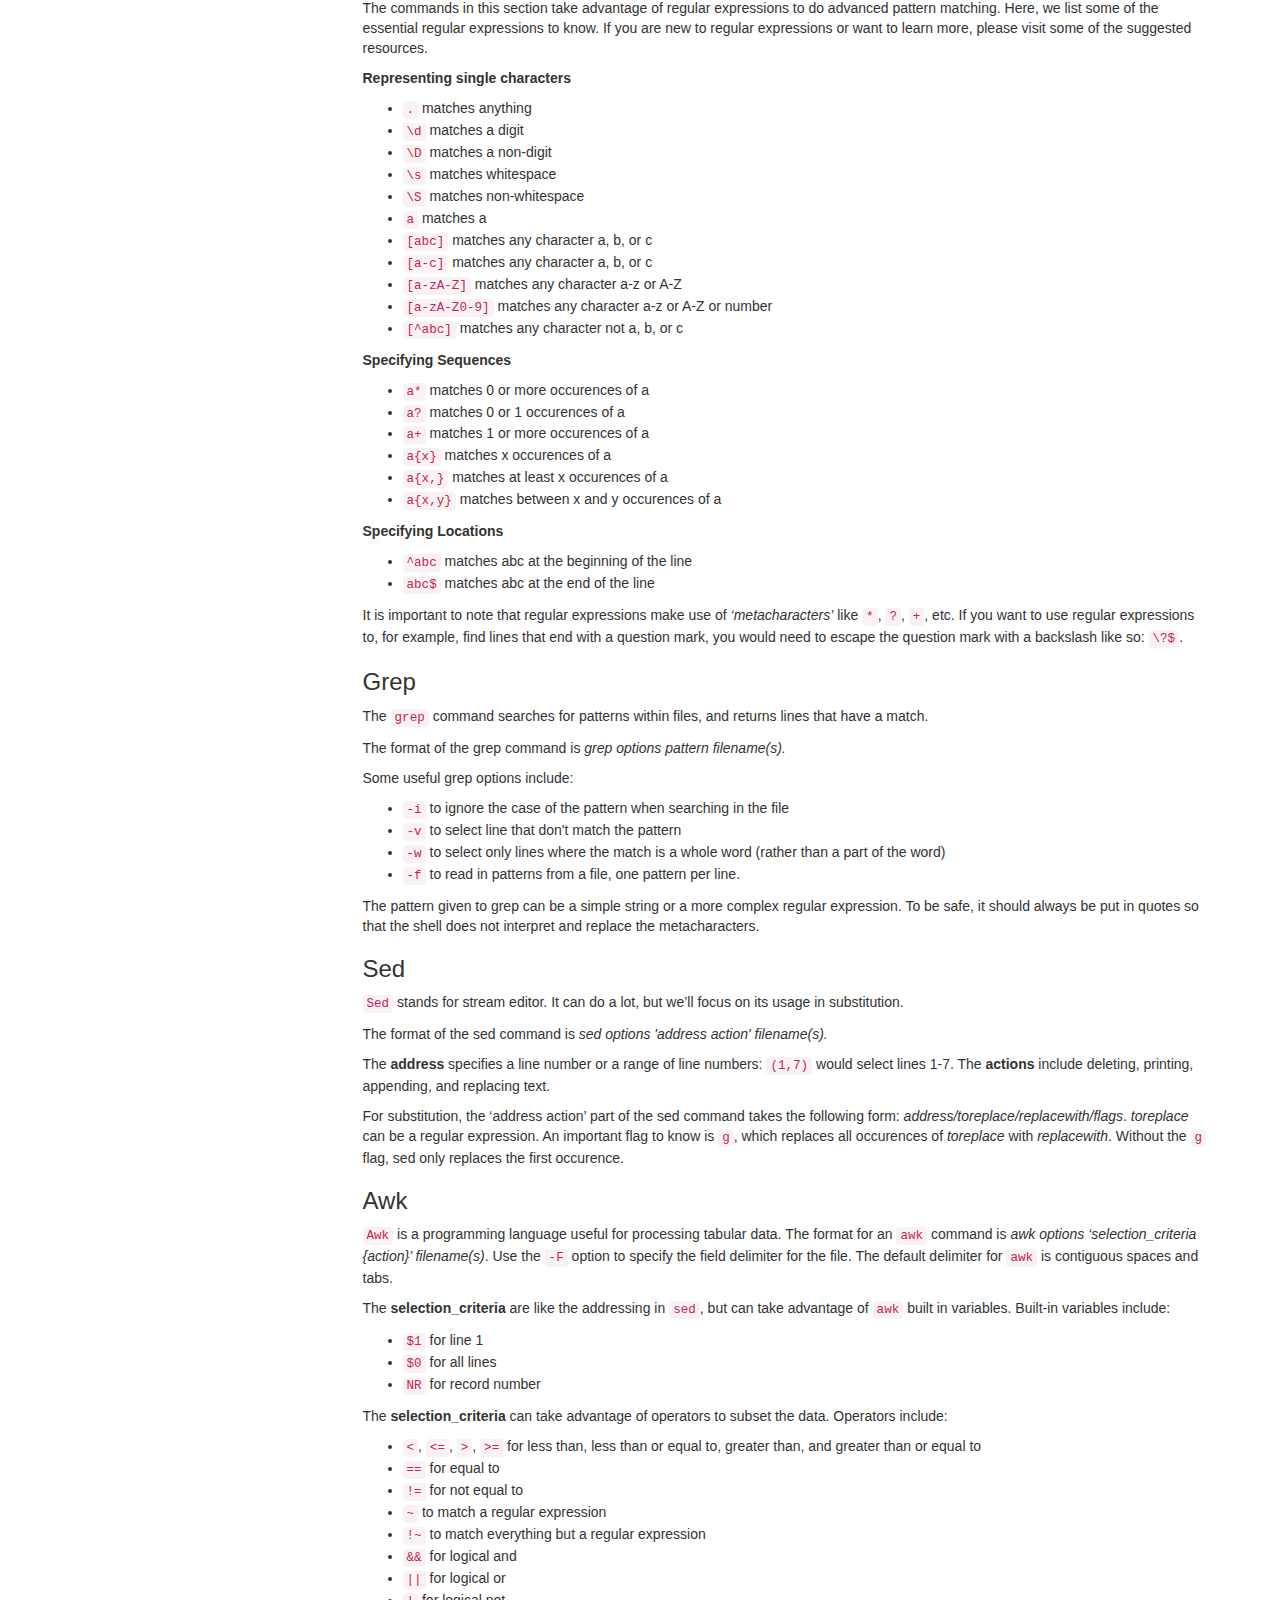
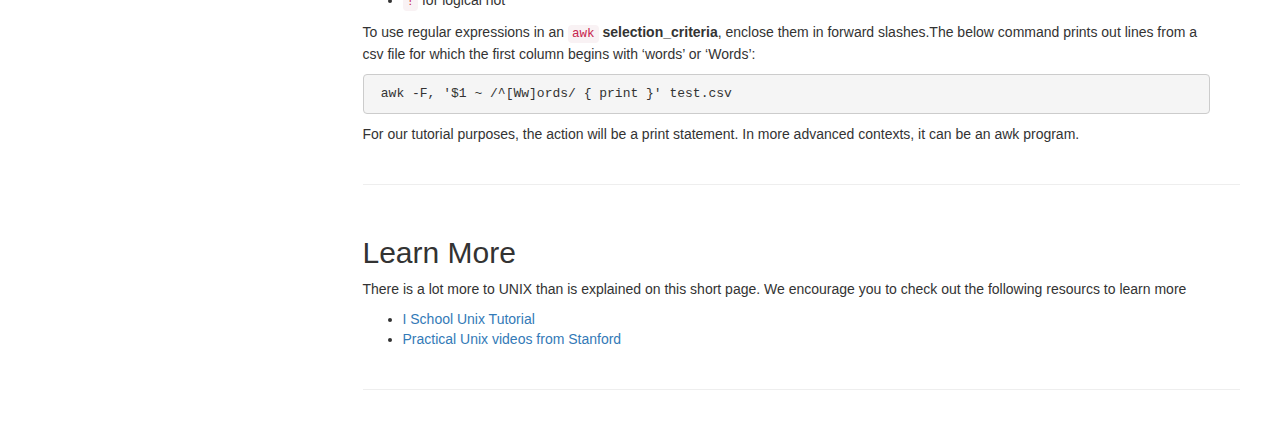
==== commit c15afc02: "updating basic filters" ====
--- a/commands.html
+++ b/commands.html
@@ -1,305 +1,566 @@
 <!DOCTYPE html>
 <html lang="en">
-  <head>
-    <meta charset="utf-8">
-    <meta http-equiv="X-UA-Compatible" content="IE=edge">
-    <meta name="viewport" content="width=device-width, initial-scale=1">
-    <title>Unix Tutorial</title>
-
-    <!-- Bootstrap -->
-    <link href="css/bootstrap.min.css" rel="stylesheet">
-    <link href="css/style.css" rel="stylesheet">
-    <link href="css/prism.css" rel="stylesheet">
-
-    <!-- HTML5 shim and Respond.js for IE8 support of HTML5 elements and media queries -->
-    <!-- WARNING: Respond.js doesn't work if you view the page via file:// -->
-    <!--[if lt IE 9]>
-      <script src="https://oss.maxcdn.com/html5shiv/3.7.2/html5shiv.min.js"></script>
-      <script src="https://oss.maxcdn.com/respond/1.4.2/respond.min.js"></script>
-    <![endif]-->
-  </head>
-  <body>
-
-  <header>
-    <div class="container">
+<head>
+  <meta charset="utf-8">
+  <meta http-equiv="X-UA-Compatible" content="IE=edge">
+  <meta name="viewport" content="width=device-width, initial-scale=1">
+  <title>Unix Tutorial</title>
+
+  <!-- Bootstrap -->
+  <link href="css/bootstrap.min.css" rel="stylesheet">
+  <link href="css/style.css" rel="stylesheet">
+
+</head>
+<!-- Navigation -->
+<nav class="navbar navbar-custom navbar-fixed-top" role="navigation">
+  <div class="container-fluid">
+    <div class="navbar-header">
+      <button type="button" class="navbar-toggle" data-toggle="collapse"
+              data-target=".navbar-main-collapse">
+        <i class="fa fa-bars"></i>
+      </button>
+      <a class="navbar-brand page-scroll" href="#">
+        <span id="page-title">Practical Unix</span>
+      </a>
+    </div>
+
+    <!-- Collect the nav links, forms, and other content for toggling -->
+    <div class="collapse navbar-collapse navbar-right navbar-main-collapse">
+
+      <ul class="nav navbar-nav">
+        <li><a href="index.html">Data Manipulation</a></li>
+        <li class="active"><a href="commands.html">Unix Basics</a></li>
+        <li><a href="https://github.com/tebarkley/unix-tutorial"
+               target="_blank" class="gh-link"><img
+            src='images/GitHub-Mark-32px.png' alt='github'></a></li>
+      </ul>
+    </div>
+    <!-- /.navbar-collapse -->
+  </div>
+  <!-- /.container -->
+</nav>
+
+<header>
+  <div class="container">
     <div class="row">
-      <div class="col-md-6">
-        <h1><a href="#">Learning Unix</a>
-          <p class="lead">with the Yelp Academic Dataset</p></h1>
-      </div>
-      <!-- <div class="col-md-6">
-        <div class="pull-right hidden-sm">    
-          <h1><a href="#"><i class="glyphicon glyphicon-user"></i> <i class="glyphicon glyphicon-chevron-down"></i></a></h1>
-        </div>
-      </div> -->
     </div>
+  </div>
+</header>
+
+<!-- Begin Body -->
+
+<body id="page-top" data-spy="scroll" data-target='.sidebar'>
+
+<div class="container">
+<div class="row">
+<div class="col-md-3">
+  <div class="sidebar-nav">
+    <div class="navbar navbar-default sidebar" role="navigation">
+      <ul class="nav nav-tabs sidenav" role="navigation">
+        <li><a href="#using" class="list-group-item">Using UNIX
+        </a></li>
+        <li><a href="#navigation" class="list-group-item">Navigating the File
+          Directory
+        </a></li>
+        <li><a href="#permissions" class="list-group-item">Permissions
+        </a></li>
+        <li><a href="#remote" class="list-group-item">Connecting to Remote Machines
+        </a></li>
+        <li><a href="#basic" class="list-group-item">Basic Data Filtering
+        </a></li>
+        <li><a href="#advanced" class="list-group-item">Advanced Data Filtering
+        </a></li>
+        <li><a href="#resources" class="list-group-item">Learn More
+        </a></li>
+      </ul>
     </div>
-  </header>   
-
-<!-- Begin Body -->
-<div class="container">
-  <div class="row">
-        <div class="col-md-3">
-              
-                <div class="list-group" id="sidebar">
-                  <a href="#intro" class="list-group-item">Introduction
-                  </a>
-                  <a href="#using" class="list-group-item">Using UNIX
-                  </a>
-                  <a href="#navigation" class="list-group-item">Navigating the File Directory
-                  </a>
-                  <a href="#remote" class="list-group-item">Connecting to Remote Machines
-                  </a>
-                  <a href="#basic" class="list-group-item">Basic Data Filtering
-                  </a>
-                  <a href="#advanced" class="list-group-item">Advanced Data Filtering
-                  </a>
-                  <a href="#resources" class="list-group-item">Learn More
-                  </a>
-                </div>
-              
-          </div>  
-          <div class="col-md-9">
-            <!-- ############################### Introduction ###############################-->
-                <h1 id='intro'>Introduction</h1>
-                <p>This tutorial is a very basic introduction to UNIX, designed for the UC Berkeley School of Information's Data Mining and Analytics class. It is focused on commands to help you obtain and investigate data sets.</p>
-                <hr class="col-md-12">
-            <!-- ############################### Basic Concepts ###############################-->
-                <h1 id='using'>Basic Concepts</h1>
-
-                <h4>Accessing the shell</h4>
-                <p>Use the terminal something something..</p>
-
-                <h4>Basic Command Structure</h4>
-                <p>Command arguments. Arguments include options that begin with a -. Executed after you hit <i>Enter</i> </p>
-
-                <h4>Standard Input/Output</h4>
-                <p>jingle bells</p>
-
-                <h4>Piping Commands</h4>
-                <p>We'll get to this in the basic and advanced filters section</p>
-
-                <h4>Getting help</h4>
-                <p>The <code>man</code> command lets you view UNIX manual pages within the shell. Typing <code>man cat</code> will display the online manual for the <code>cat</code> command. The following key strokes are used to navigate through the man pages:
-                  <ul>
-                    <li><i>spacebar</i> or <i>f</i> to page down</li>
-                    <li><i>b</i> to page up</li>
-                    <li><i>/searchterm[Enter]</i> to first page containing searchterm</li>
-                    <li><i>q</i> to quit the man page and return to the command prompt</li>
-                  </ul>
-                </p>
-
-                <h4>Text Editors</h4>
-                <p>pico/nano- depends on what you have</p>
-
-                <hr class="col-md-12">
-            <!-- ############################### Navigating the File Directory ###############################-->
-                <h1 id='navigation'>Navigating the File Directory</h1>
-                <p>This section shows commands to navigate your directory folders and view, create, move and remove directories and files</p>
-                <h4>pwd</h4>
-                <p>The <code>pwd</code> command shows you where you are in the file directory.</p>
-
-                <h4>echo $HOME</h4>
-                <p><code>$HOME</code> is an environment variable that stores the location of your home directory. The <code>~</code> is a shortcut for <code>$HOME</code>. The <code>echo</code> command simply displays text to standard output. Thus, <code>echo $HOME</code> displays the location of your home directory.</p>
-
-                <h4>cd</h4>
-                <p>The <code>cd</code> command changes your working directory.</p>
-
-                <h4>mkdir</h4>
-                <p>The <code>mkdir</code> command creates a new directory.</p>
-
-                <h4>rmdir</h4>
-                <p>The <code>rmdir</code> command deletes a directory.</p>
-
-                <h4>ls</h4>
-                <p>The <code>ls</code> command displays the contents of a directory.</p>
-
-                <h4>cp</h4>
-                <p>The <code>cp</code> command copies files to a new location.</p>
-
-                <h4>mv</h4>
-                <p>The <code>mv</code> command moves a file.</p>
-
-                <h4>rm</h4>
-                <p>The <code>rm</code> command deletes a file.</p>
-
-                <h4>less</h4>
-                <p>The <code>less</code> command lets you page through the contents of a file.</p>
-
-                <h4>wc</h4>
-                <p>The <code>wc</code> command counts the characters, words, and lines in a file.</p>
-
-                <h4>zip/unzip</h4>
-                <p>The <code>zip</code> and <code>unzip</code> commands zip and unzip files.</p>
-
-                <h4>chmod</h4>
-                <p>The <code>chmod</code> command lets you change the permission of files</p>
-                
-                <hr class="col-md-12">
-
-            <!-- ############################### Connecting to Remote Machines ###############################-->
-                <h1 id='remote'>Connecting to Remote Machines</h1>
-                <p>This section shows commands to connect to remote UNIX machines using <code>ssh</code> and securely transfer files using <code>scp</code>.</p>
-                
-                <h4>ssh</h4>
-                <p>The <code>ssh</code> command lets you securely connect to a remote UNIX machine.</p>
-
-                <h4>scp</h4>
-                <p>The <code>scp</code> command allows for secure transferring files to and from a remote machine.</p>
-
-                <h4>wget</h4>
-                <p>The <code>wget</code> command lets ou download files from the web.</p>
-
-                <hr class="col-md-12">
-            <!-- ############################### Basic Filters ###############################-->
-                <h1 id='basic'>Basic Data Processing</h1>
-                <p>This section shows some simple commands that can be used to subset data for output to a file or for input into another command</p>
-                
-                <h3>head</h3>
-                <p>The <code>head</code> command lets you view the first <i>n</i> lines of a file. By default, <code>head</code> displays the first 10 lines. Use the <code>-n</code> option to specify the number of lines. In files with a header, <code>head -1 file</code> will display the header.</p>
-
-                <h4>tail</h4>
-                <p>The <code>tail</code> command lets you view the last <i>n</i> lines of a file. Like head, it displays the last 10 lines by default. Use the <code>-n</code> option to specify the number of lines. With tail, it is also possible to specify where you want to begin displaying the file, using a <i>+</i>. <code> tail +2 file</code> will display a file from the second line onward. In files with a header, this command displays every line except the header.</p>
-
-                <h4>sort</h4>
-                <p>The <code>sort</code> command lets you order data</p>
-
-                <h4>cut</h4>
-                <p>The <code>cut</code> command lets you extract data from a file by column or field.</p>
-
-                <h4>uniq</h4>
-                <p>The <code>uniq</code> command lets you find unique (or duplicated) lines in a file.</p>
-
-                <h4>tr</h4>
-                <p>The <code>tr</code> command lets do character substitution</p>
-                
-                <hr class="col-md-12">
-            <!-- ############################### Advanced Filters ###############################-->
-                <h1 id='advanced'>Advanced Data Processing</h1>
-                <p> This section covers more advanced commands for manipulating data. It starts with an overview of <i>regular expressions</i>, which the commands in this section make great use of. It then goes over the <code>grep</code>, <code>sed</code>, and <code>awk</code> commands. 
-
-                <h3>Regular Expressions</h3>
-                <p>The commands in this section take advantage of regular expressions to do advanced pattern matching. Here, we list some of the essential regular expressions to know. If you are new to regular expressions or want to learn more, please visit some of the suggested resources.</p>
-
-                <p><b>Representing single characters</b>
-                  <ul>
-                    <li><code>.</code> matches anything</li>
-                    <li><code>\d</code> matches a digit</li>
-                    <li><code>\D</code> matches a non-digit</li>
-                    <li><code>\s</code> matches whitespace</li>
-                    <li><code>\S</code> matches non-whitespace</li>
-                    <li><code>a</code> matches a</li>
-                    <li><code>[abc]</code> matches any character a, b, or c</li>
-                    <li><code>[a-c]</code> matches any character a, b, or c</li>
-                    <li><code>[a-zA-Z]</code> matches any character a-z or A-Z</li>
-                    <li><code>[a-zA-Z0-9]</code> matches any character a-z or A-Z or number</li>
-                    <li><code>[^abc]</code> matches any character not a, b, or c</li>
-                  </ul>
-                </p>
-
-                <p><b>Specifying Sequences</b>
-                  <ul>
-                    <li><code>a*</code> matches 0 or more occurences of a</li>
-                    <li><code>a?</code> matches 0 or 1 occurences of a</li>
-                    <li><code>a+</code> matches 1 or more occurences of a</li>
-                    <li><code>a{x}</code> matches x occurences of a</li>
-                    <li><code>a{x,}</code> matches at least x occurences of a</li>
-                    <li><code>a{x,y}</code> matches between x and y occurences of a</li>
-                  </ul>
-                </p>
-
-                <p><b>Specifying Locations</b>
-                  <ul>
-                    <li><code>^abc</code> matches abc at the beginning of the line</li>
-                    <li><code>abc$</code> matches abc at the end of the line</li>
-                  </ul>
-                </p>
-
-                <p>It is important to note that regular expressions make use of <i>‘metacharacters’</i> like <code>*</code>, <code>?</code>, <code>+</code>, etc. If you want to use regular expressions to, for example, find lines that end with a question mark, you would need to escape the question mark with a backslash like so: <code>\?$</code>.</p>
-                              
-                <!-- ############################### GREP ###############################-->
-                <h3>Grep</h3>
-                <p>The <code>grep</code> command searches for patterns within files, and returns lines that have a match.</p>
-
-                <p>The format of the grep command is <i>grep options pattern filename(s).</i></p>
-
-                <p>Some useful grep options include:
-                  <ul>
-                    <li><code>-i</code> to ignore the case of the pattern when searching in the file</li>
-                    <li><code>-v</code> to select line that don't match the pattern</li>
-                    <li><code>-w</code> to select only lines where the match is a whole word (rather than a part of the word)</li>
-                    <li><code>-f</code> to read in patterns from a file, one pattern per line.</li>
-                  </ul>
-                </p>
-
-                <p>The pattern given to grep can be a simple string or a more complex regular expression. To be safe, it should always be put in quotes so that the shell does not interpret and replace the metacharacters.</p>
-              
-                <!-- ############################### SED ###############################-->
-                <h3>Sed</h3>
-                <p><code>Sed</code> stands for stream editor. It can do a lot, but we’ll focus on its usage in substitution.</p>
-
-                <p>The format of the sed command is <i>sed options 'address action' filename(s).</i></p>
-
-                <p>The <b>address</b> specifies a line number or a range of line numbers: <code>(1,7)</code> would select lines 1-7. The <b>actions</b> include deleting, printing, appending, and replacing text.</p>
-
-                <p>For substitution, the ‘address action’ part of the sed command takes the following form: <i>address/toreplace/replacewith/flags</i>. <i>toreplace</i> can be a regular expression. An important flag to know is <code>g</code>, which replaces all occurences of <i>toreplace</i> with <i>replacewith</i>. Without the <code>g</code> flag, sed only replaces the first occurence.</p>
-        
-                <!-- ############################### AWK ###############################-->
-                <h3>Awk</h3>
-                <p><code>Awk</code> is a programming language useful for processing tabular data. The format for an <code>awk</code> command is <i>awk options ‘selection_criteria {action}’ filename(s)</i>. Use the <code>-F</code> option to specify the field delimiter for the file. The default delimiter for <code>awk</code> is contiguous spaces and tabs.</p>
-
-                <p>The <b>selection_criteria</b> are like the addressing in <code>sed</code>, but can take advantage of <code>awk</code> built in variables. Built-in variables include:
-                  <ul>
-                    <li><code>$1</code> for line 1</li>
-                    <li><code>$0</code> for all lines</li>
-                    <li><code>NR</code> for record number</li>
-                  </ul>
-                </p>
-
-                <p>The <b>selection_criteria</b> can take advantage of operators to subset the data. Operators include:
-                  <ul>
-                    <li><code><</code>, <code><=</code>, <code>></code>, <code>>=</code> for less than, less than or equal to, greater than, and greater than or equal to</li>
-                    <li><code>==</code> for equal to</li>
-                    <li><code>!=</code> for not equal to</li>
-                    <li><code>~</code> to match a regular expression</li>
-                    <li><code>!~</code> to match everything but a regular expression</li>
-                    <li><code>&&</code> for logical and</li>
-                    <li><code>||</code> for logical or</li>
-                    <li><code>!</code> for logical not</li>
-                  </ul>
-                </p>
-
-                <p>To use regular expressions in an <code>awk</code> <b>selection_criteria</b>, enclose them in forward slashes.The below command prints out lines from a csv file for which the first column begins with ‘words’ or ‘Words’:</p>
-
-                <pre> <code>awk -F, '$1 ~ /^[Ww]ords/ { print }' test.csv</code></pre>
-
-                <p>For our tutorial purposes, the action will be a print statement. In more advanced contexts, it can be an awk program.</p>
-                <hr class="col-md-12">
-
-            <!-- ############################### Learn More ###############################-->
-                <h1 id='resources'>Learn More</h1>
-                <p>There is a lot more to UNIX than is explained on this short page. We encourage you to check out the following resourcs to learn more</p>
-                <p>
-                  <ul>
-                    <li><a href=http://people.ischool.berkeley.edu/~kevin/unix-tutorial/toc.html>I School Unix Tutorial</a></li>
-                    <li><a href=http://openclassroom.stanford.edu/MainFolder/CoursePage.php?course=PracticalUnix> Practical Unix videos from Stanford</a></li>
-                  </ul>
-                </p>
-                
-                
-                <hr class="col-md-12">
-                
-          </div> 
-    </div>
+  </div>
 </div>
-
-
-    <!-- jQuery (necessary for Bootstrap's JavaScript plugins) -->
-    <script src="https://ajax.googleapis.com/ajax/libs/jquery/1.11.1/jquery.min.js"></script>
-    <!-- Include all compiled plugins (below), or include individual files as needed -->
-    <script src="js/bootstrap.min.js"></script>
-    // <script src="js/prism.js"></script>
-    <script src="js/script.js"></script>
-
-  </body>
+<div class="col-md-9">
+<section>
+  <!-- ############################### Introduction ###############################-->
+  <p class='intro-text'><br>This is a very basic introduction to UNIX, designed for the UC
+    Berkeley School of Information's Data Mining and Analytics class. It is
+    focused on commands to help you obtain and investigate data sets.</p>
+  <hr class="col-md-12">
+</section>
+
+<section id='using'>
+  <!-- ############################### Basic Concepts ###############################-->
+  <h2>Basic Concepts</h2>
+
+  <h4>Accessing the shell</h4>
+
+  <p>On a Mac computer, the shell can be accessed through the default application called <b>Terminal</b>. </p>
+  <p>On Windows, ... </p>
+
+  <h4>Basic Command Structure</h4>
+
+  <p>The general form of a UNIX command is:</p>
+
+  <pre> <code>&lt;command&gt; [-option(s)] [arguments]</code></pre>
+  
+  <p>A command is executed by hitting the <i>Enter</i> key. In general (with some exceptions):
+      <ul>
+        <li>Command names are always lowercase</li>
+        <li>Options are preceded by a <code>-</code></li>
+        <li>If an option takes more than one argument then they should be separated by commas with no spaces, or if spaces are used the string should be included in double quotes (").</li>
+        <li>Options precede other arguments on the command line</li>
+        <li>Multiple options can usually be stringed together with one preceding <code>-</code>. For instance, 
+          <code>ls -a -l -R</code> is equivalent to <code>ls -alR</code>.</li>
+        <li>The order of the options does not matter</li>
+        <li>The order of arguments may be important</li>
+      </ul>  
+  </p>
+
+  <h4>Standard Input and Output Redirection</h4>
+
+  <p>something from <a href='http://sc.tamu.edu/help/general/unix/redirection.html'>this website</a>... includes piping</p>
+
+
+  <h4 id='man'>Getting help</h4>
+
+  <p>The <code>man</code> command lets you view UNIX manual pages within the
+    shell. For example, typing <code>man cat</code> will display the online
+    manual for the <code>cat</code> command.</p>
+
+  <img src='images/man-cat.jpg' alt='man-cat' id='man-cat'>
+
+  <p id='cat-caption'><b><i>Just think of this guy when you're not sure how to
+    use a UNIX command!</b></i></p>
+
+
+  <pre> <code>man cat</code></pre>
+  <samp>
+    <p class="p1">CAT(1)&nbsp; &nbsp; &nbsp; &nbsp; &nbsp; &nbsp; &nbsp; &nbsp;
+      &nbsp; &nbsp; BSD General Commands Manual &nbsp; &nbsp; &nbsp; &nbsp;
+      &nbsp; &nbsp; &nbsp; &nbsp; &nbsp; CAT(1)</p>
+
+    <p class="p3">NAME</p>
+
+    <p class="p1">&nbsp;&nbsp; &nbsp; <span class="s1">cat</span> --
+      concatenate and print files</p>
+
+    <p class="p3">SYNOPSIS</p>
+
+    <p class="p1">&nbsp;&nbsp; &nbsp; <span class="s1">cat</span> [<span
+        class="s1">-benstuv</span>] [<span class="s2">file</span> <span
+        class="s2">...</span>]</p>
+
+    <p class="p3">DESCRIPTION</p>
+
+    <p class="p1">&nbsp;&nbsp; &nbsp; The <span class="s1">cat</span> utility
+      reads files sequentially, writing them to the standard out-</p>
+
+    <p class="p1">&nbsp;&nbsp; &nbsp; put.&nbsp; The <span
+        class="s2">file</span> operands are processed in command-line order.&nbsp;
+      If <span class="s2">file</span> is a</p>
+
+    <p class="p1">&nbsp;&nbsp; &nbsp; single dash (`-&#39;) or absent, <span
+        class="s1">cat</span> reads from the standard input.&nbsp; If <span
+        class="s2">file</span> is</p>
+
+    <p class="p1">&nbsp;&nbsp; &nbsp; a UNIX domain socket, <span class="s1">cat</span>
+      connects to it and then reads it until EOF.&nbsp; This</p>
+
+    <p class="p1">&nbsp;&nbsp; &nbsp; complements the UNIX domain binding
+      capability available in inetd(8).</p>
+
+    <p class="p1">&nbsp;</p>
+
+    <p class="p2">&nbsp; &nbsp; &nbsp;The options are as follows:</p>
+
+    <p class="p1">&nbsp;&nbsp; &nbsp; <span class="s1">-b</span>&nbsp; &nbsp;
+      &nbsp; Number the non-blank output lines, starting at 1.</p>
+
+    <p class="p1">&nbsp;&nbsp; &nbsp; <span class="s1">-e</span>&nbsp; &nbsp;
+      &nbsp; Display non-printing characters (see the <span
+          class="s1">-v</span> option), and display a</p>
+
+    <p class="p1">&nbsp;&nbsp; &nbsp; &nbsp; &nbsp; &nbsp; &nbsp; dollar sign
+      (`$&#39;) at the end of each line.</p>
+  </samp>
+  <br><br>
+
+  <p>The following key strokes are used to navigate through the
+    <code>man</code> pages:
+  <ul>
+    <li><i>spacebar</i> or <i>f</i> to page down</li>
+    <li><i>b</i> to page up</li>
+    <li><i>/searchterm[Enter]</i> to first page containing searchterm</li>
+    <li><i>q</i> to quit the man page and return to the command prompt</li>
+  </ul>
+  </p>
+
+  <p>
+
+  <h4>Text Editors</h4>
+
+  <p>pico/nano- depends on what you have</p>
+</section>
+
+<hr class="col-md-12">
+<!-- ############################### Navigating the File Directory ###############################-->
+<section id='navigation'>
+  <h2>Navigating the File Directory</h2>
+
+  <p>This section shows commands to navigate your directory folders and view,
+    create, move and remove directories and files. Remember to use <code>man
+      &lt;command&gt;</code> to see full documentation for any particular
+    command.</p>
+  <ul>
+    <h4>Seeing where you are in the file system</h4>
+    <li><code>pwd</code> prints the path to the current directory.</li>
+
+    <li><code>$HOME</code> is an environment variable that stores the location
+      of your home directory.
+    </li>
+    <p class='sub-point'>The <code>~</code> is a shortcut for
+      <code>$HOME</code>.</p>
+
+    <p class='sub-point'>The <code>echo</code> command simply displays text to
+      standard output. Thus, <code>echo $HOME</code> displays the location of
+      your home directory.</p>
+
+    <li><code>ls</code> lists the contents of a directory.</li>
+    <p class='sub-point'><code>ls -l</code> lists file and directory details
+      (date, size, permissions).</p>
+
+    <p class='sub-point'><code>ls -a</code> lists all files and directories
+      (including hidden files).</p>
+
+
+    <h4>Changing directories</h4>
+    <li><code>cd &lt;directory path&gt;</code> changes your working directory.
+    </li>
+    <p class='sub-point'><code>cd ..</code> moves up level to the parent
+      directory.</p>
+
+    <h4>Creating and removing directories</h4>
+    <li><code>mkdir &lt;directory name&gt;</code> makes a <b>new</b> directory.
+    </li>
+
+    <li><code>rmdir &lt;directory name&gt;</code> deletes an <b>empty</b>
+      directory.
+    </li>
+
+    <li><code>rm &lt;file&gt;</code> deletes a file.</li>
+    <p class='sub-point'><code>rm -R &lt;directory name&gt;</code> deletes a
+      directory and all of its contents, recursively.</p>
+
+    <h4>Copying, moving, and renaming files</h4>
+    <li><code>cp &lt;file1&gt; &lt;file2&gt;</code> copies file1 and calls it
+      file2.
+    </li>
+    <p class='sub-point'><code>cp &lt;file&gt; .</code> copies the specified
+      file to the current directory.</p>
+
+    <li><code>mv &lt;file1&gt; &lt;file2&gt;</code> renames file1 as file2. If
+      different paths are indicated, then this command moves the file.
+    </li>
+
+
+    <h4>Inspecting files</h4>
+    <li><code>cat &lt;file&gt;</code> displays a file.</li>
+    <li><code>less &lt;file&gt;</code> displays a file one page at a time.
+      Navigate in the <a href="#man">same way</a> as a <code>man</code> file.
+    </li>
+
+    <li><code>wc &lt;file&gt;</code> counts the characters, words, and lines in
+      a file.
+    </li>
+    <p class='sub-point'><code>wc -c</code> returns just the number of <b>characters</b>
+      in the file.</p>
+
+    <p class='sub-point'><code>wc -w</code> returns just the number of
+      <b>words</b> in the file.</p>
+
+    <p class='sub-point'><code>wc -l</code> returns just the number of
+      <b>lines</b> in the file.</p>
+
+
+    <h4>Compressing files</h4>
+    <li><code>zip &lt;file&gt;</code> and <code>unzip &lt;file&gt;</code> zip
+      and unzip files.
+    </li>
+  </ul>
+</section>
+
+<hr class="col-md-12">
+
+<!-- ############################### Permissions ###############################-->
+<section id='permissions'>
+  <h2>Permissions</h2>
+
+  <p>This section explains how file and directory permisisons are represented
+    and how to change them.</p>
+
+  <h4>Viewing permissions</h4>
+
+  <p>When you type the command <code>ls -l</code> (list long), the first column
+    specifies the current permissions of all (non-hidden) files and directories
+    located in your current directory. It may look like this:</p>
+
+  <pre> <code>drwxr-xr-x</code></pre>
+  <img src='images/permissions.png' alt='Permissions' id='permissions-img'>
+  <br>
+  <h4>Changing permissions</h4>
+
+  <p>The permissions of a file can be changed with the <code>chmod</code> command...</p>
+</section>
+
+<hr class="col-md-12">
+
+
+<!-- ############################### Connecting to Remote Machines ###############################-->
+<section id='remote'>
+  <h2>Connecting to Remote Machines</h2>
+
+  <p>This section shows commands to connect to remote UNIX machines using
+    <code>ssh</code> and securely transfer files using <code>scp</code>.</p>
+
+  <h4>ssh</h4>
+
+  <p>The <code>ssh</code> command lets you securely connect to a remote UNIX
+    machine.</p>
+
+  <h4>scp</h4>
+
+  <p>The <code>scp</code> command allows for secure transferring files to and
+    from a remote machine.</p>
+
+  <h4>wget</h4>
+
+  <p>The <code>wget</code> command lets ou download files from the web.</p>
+</section>
+
+<hr class="col-md-12">
+<!-- ############################### Basic Filters ###############################-->
+<section id='basic'>
+  <h2>Basic Data Processing</h2>
+
+  <p>This section shows some simple commands that can be used to subset data
+    for output to a file or for input into another command.</p>
+
+  
+  <ul>
+  <li><p>The <code>head</code> command lets you view the first <i>n</i> lines of a
+    file. By default, <code>head</code> displays the first 10 lines. Use the
+    <code>-n</code> option to specify the number of lines. In files with a
+    header, <code>head -1 &lt;file&gt;</code> will display the header.</p></li>
+
+  <li><p>The <code>tail</code> command lets you view the last <i>n</i> lines of a
+    file. Like head, it displays the last 10 lines by default. Use the
+    <code>-n</code> option to specify the number of lines. With tail, it is
+    also possible to specify where you want to begin displaying the file, using
+    a <i>+</i>. <code> tail +2 file</code> will display a file from the second
+    line onward. In files with a header, this command displays every line
+    except the header.</p></li>
+
+  <li><p>The <code>sort</code> command lets you sort lines of a text file.</p></li>
+    <p class='sub-point'><code>sort -b &lt;file&gt;</code> ignores leading blanks</p>
+    <p class='sub-point'><code>sort -f &lt;file&gt;</code> ignores case of letters (folds lower case to upper case characters)</p>
+    <p class='sub-point'><code>sort -n &lt;file&gt;</code> compares according to string numerical value</p>
+    <p class='sub-point'><code>sort -r &lt;file&gt;</code> reverses the sorting order</p>
+
+
+  <li><p>The <code>cut</code> command lets you extract data from a file by column or field. This command can be executed in three forms:</p></li>
+    <p class='sub-point'><code>cut -b &lt;list&gt; &lt;file&gt;</code>, where the list after the <code>-b</code> option specifies byte position
+    <p class='sub-point'><code>cut -c &lt;list&gt; &lt;file&gt;</code>, where the list after the <code>-c</code> option specifies character position</p>
+    <p class='sub-point'><code>cut -f &lt;list&gt; -d &lt;delim&gt; &lt;file&gt;</code>, where the list after the <code>-f</code> option specifies field position (column number) and the argument after <code>-d</code> is the file delimiter.</p>
+
+  <li><p>The <code>uniq</code> command lets you find unique (or duplicated) lines
+    in a file.</p></li>
+
+  <li><p>The <code>tr</code> command lets do character substitution.</p></li>
+</ul>
+</section>
+
+<hr class="col-md-12">
+<!-- ############################### Advanced Filters ###############################-->
+<section id='advanced'>
+  <h2>Advanced Data Processing</h2>
+
+  <p> This section covers more advanced commands for manipulating data. It
+    starts with an overview of <i>regular expressions</i>, which the commands
+    in this section make great use of. It then goes over the <code>grep</code>,
+    <code>sed</code>, and <code>awk</code> commands.
+
+  <h3>Regular Expressions</h3>
+
+  <p>The commands in this section take advantage of regular expressions to do
+    advanced pattern matching. Here, we list some of the essential regular
+    expressions to know. If you are new to regular expressions or want to learn
+    more, please visit some of the suggested resources.</p>
+
+  <p><b>Representing single characters</b>
+  <ul>
+    <li><code>.</code> matches anything</li>
+    <li><code>\d</code> matches a digit</li>
+    <li><code>\D</code> matches a non-digit</li>
+    <li><code>\s</code> matches whitespace</li>
+    <li><code>\S</code> matches non-whitespace</li>
+    <li><code>a</code> matches a</li>
+    <li><code>[abc]</code> matches any character a, b, or c</li>
+    <li><code>[a-c]</code> matches any character a, b, or c</li>
+    <li><code>[a-zA-Z]</code> matches any character a-z or A-Z</li>
+    <li><code>[a-zA-Z0-9]</code> matches any character a-z or A-Z or number
+    </li>
+    <li><code>[^abc]</code> matches any character not a, b, or c</li>
+  </ul>
+  </p>
+
+  <p><b>Specifying Sequences</b>
+  <ul>
+    <li><code>a*</code> matches 0 or more occurences of a</li>
+    <li><code>a?</code> matches 0 or 1 occurences of a</li>
+    <li><code>a+</code> matches 1 or more occurences of a</li>
+    <li><code>a{x}</code> matches x occurences of a</li>
+    <li><code>a{x,}</code> matches at least x occurences of a</li>
+    <li><code>a{x,y}</code> matches between x and y occurences of a</li>
+  </ul>
+  </p>
+
+  <p><b>Specifying Locations</b>
+  <ul>
+    <li><code>^abc</code> matches abc at the beginning of the line</li>
+    <li><code>abc$</code> matches abc at the end of the line</li>
+  </ul>
+  </p>
+
+  <p>It is important to note that regular expressions make use of <i>‘metacharacters’</i>
+    like <code>*</code>, <code>?</code>, <code>+</code>, etc. If you want to
+    use regular expressions to, for example, find lines that end with a
+    question mark, you would need to escape the question mark with a backslash
+    like so: <code>\?$</code>.</p>
+
+  <!-- ############################### GREP ###############################-->
+  <h3>Grep</h3>
+
+  <p>The <code>grep</code> command searches for patterns within files, and
+    returns lines that have a match.</p>
+
+  <p>The format of the grep command is <i>grep options pattern filename(s).</i>
+  </p>
+
+  <p>Some useful grep options include:
+  <ul>
+    <li><code>-i</code> to ignore the case of the pattern when searching in the
+      file
+    </li>
+    <li><code>-v</code> to select line that don't match the pattern</li>
+    <li><code>-w</code> to select only lines where the match is a whole word
+      (rather than a part of the word)
+    </li>
+    <li><code>-f</code> to read in patterns from a file, one pattern per line.
+    </li>
+  </ul>
+  </p>
+
+  <p>The pattern given to grep can be a simple string or a more complex regular
+    expression. To be safe, it should always be put in quotes so that the shell
+    does not interpret and replace the metacharacters.</p>
+
+  <!-- ############################### SED ###############################-->
+  <h3>Sed</h3>
+
+  <p><code>Sed</code> stands for stream editor. It can do a lot, but we’ll
+    focus on its usage in substitution.</p>
+
+  <p>The format of the sed command is <i>sed options 'address action'
+    filename(s).</i></p>
+
+  <p>The <b>address</b> specifies a line number or a range of line numbers:
+    <code>(1,7)</code> would select lines 1-7. The <b>actions</b> include
+    deleting, printing, appending, and replacing text.</p>
+
+  <p>For substitution, the ‘address action’ part of the sed command takes the
+    following form: <i>address/toreplace/replacewith/flags</i>.
+    <i>toreplace</i> can be a regular expression. An important flag to know is
+    <code>g</code>, which replaces all occurences of <i>toreplace</i> with <i>replacewith</i>.
+    Without the <code>g</code> flag, sed only replaces the first occurence.</p>
+
+  <!-- ############################### AWK ###############################-->
+  <h3>Awk</h3>
+
+  <p><code>Awk</code> is a programming language useful for processing tabular
+    data. The format for an <code>awk</code> command is <i>awk options
+      ‘selection_criteria {action}’ filename(s)</i>. Use the <code>-F</code>
+    option to specify the field delimiter for the file. The default delimiter
+    for <code>awk</code> is contiguous spaces and tabs.</p>
+
+  <p>The <b>selection_criteria</b> are like the addressing in <code>sed</code>,
+    but can take advantage of <code>awk</code> built in variables. Built-in
+    variables include:
+  <ul>
+    <li><code>$1</code> for line 1</li>
+    <li><code>$0</code> for all lines</li>
+    <li><code>NR</code> for record number</li>
+  </ul>
+  </p>
+
+  <p>The <b>selection_criteria</b> can take advantage of operators to subset
+    the data. Operators include:
+  <ul>
+    <li><code><</code>, <code><=</code>, <code>></code>, <code>>=</code> for
+      less than, less than or equal to, greater than, and greater than or equal
+      to
+    </li>
+    <li><code>==</code> for equal to</li>
+    <li><code>!=</code> for not equal to</li>
+    <li><code>~</code> to match a regular expression</li>
+    <li><code>!~</code> to match everything but a regular expression</li>
+    <li><code>&&</code> for logical and</li>
+    <li><code>||</code> for logical or</li>
+    <li><code>!</code> for logical not</li>
+  </ul>
+  </p>
+
+  <p>To use regular expressions in an <code>awk</code>
+    <b>selection_criteria</b>, enclose them in forward slashes.The below
+    command prints out lines from a csv file for which the first column begins
+    with ‘words’ or ‘Words’:</p>
+
+  <pre> <code>awk -F, '$1 ~ /^[Ww]ords/ { print }' test.csv</code></pre>
+
+  <p>For our tutorial purposes, the action will be a print statement. In more
+    advanced contexts, it can be an awk program.</p>
+</section>
+
+<hr class="col-md-12">
+
+<!-- ############################### Learn More ###############################-->
+<section id='resources'>
+  <h2>Learn More</h2>
+
+  <p>There is a lot more to UNIX than is explained on this short page. We
+    encourage you to check out the following resourcs to learn more</p>
+
+  <p>
+  <ul>
+    <li><a
+        href=http://people.ischool.berkeley.edu/~kevin/unix-tutorial/toc.html>I
+      School Unix Tutorial</a></li>
+    <li><a
+        href=http://openclassroom.stanford.edu/MainFolder/CoursePage.php?course=PracticalUnix>
+      Practical Unix videos from Stanford</a></li>
+  </ul>
+  </p>
+</section>
+
+<hr class="col-md-12">
+
+</div>
+</div>
+</div>
+
+
+<!-- jQuery (necessary for Bootstrap's JavaScript plugins) -->
+<script
+    src="https://ajax.googleapis.com/ajax/libs/jquery/1.11.1/jquery.min.js"></script>
+<!-- Include all compiled plugins (below), or include individual files as needed -->
+<script src="js/bootstrap.min.js"></script>
+<script src="js/script.js"></script>
+
+</body>
 </html>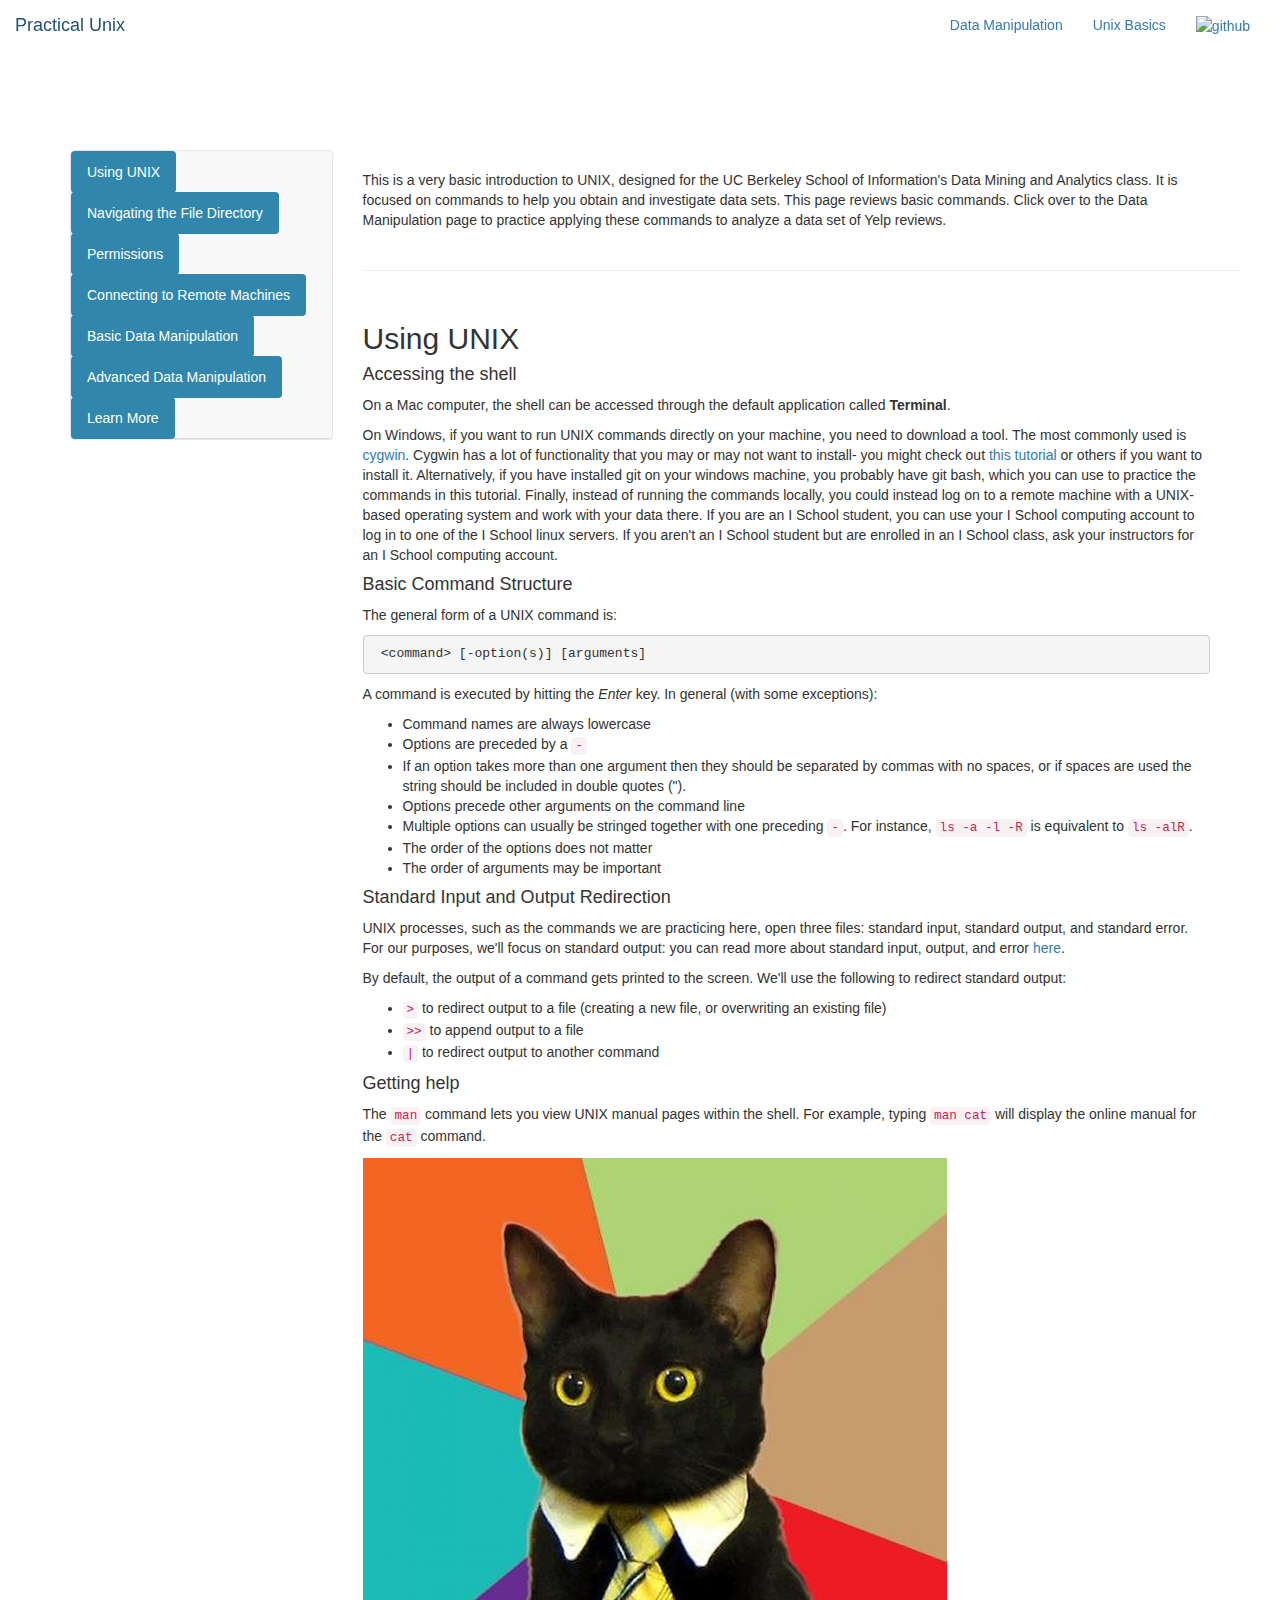
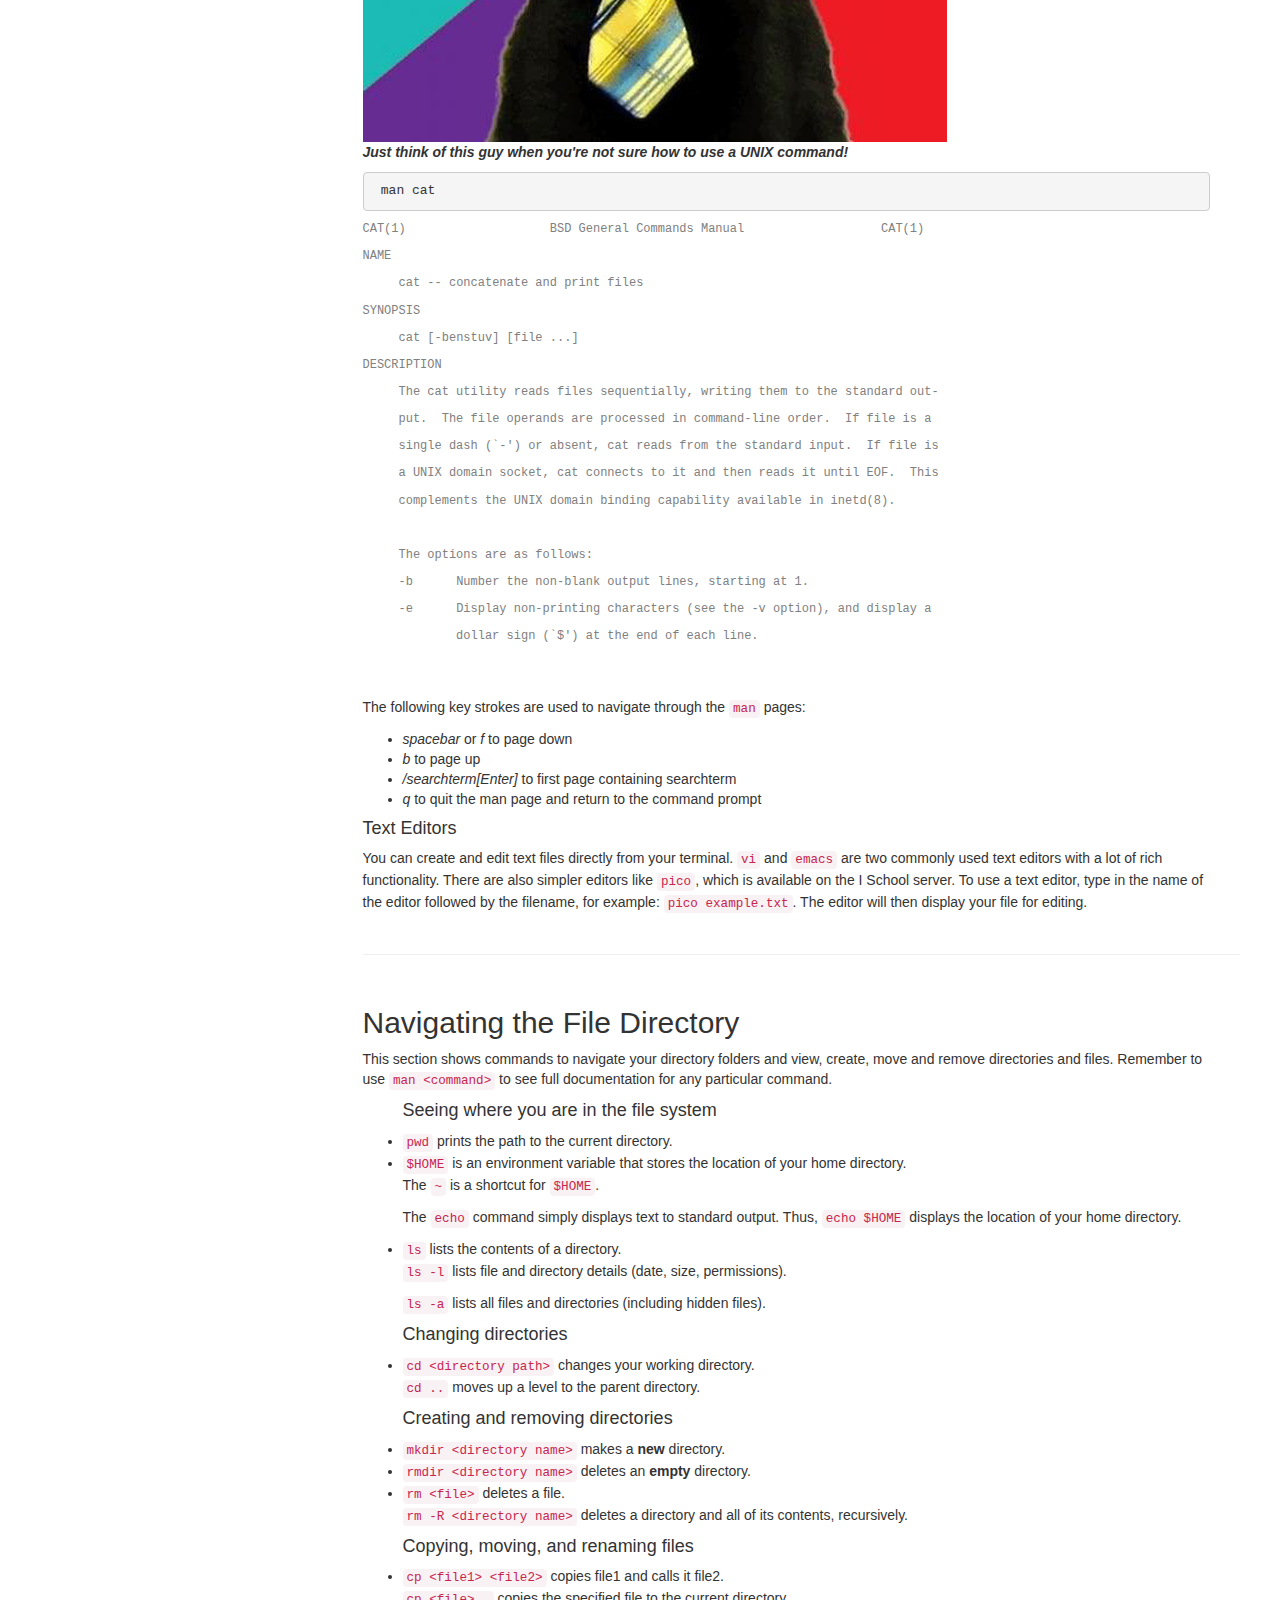
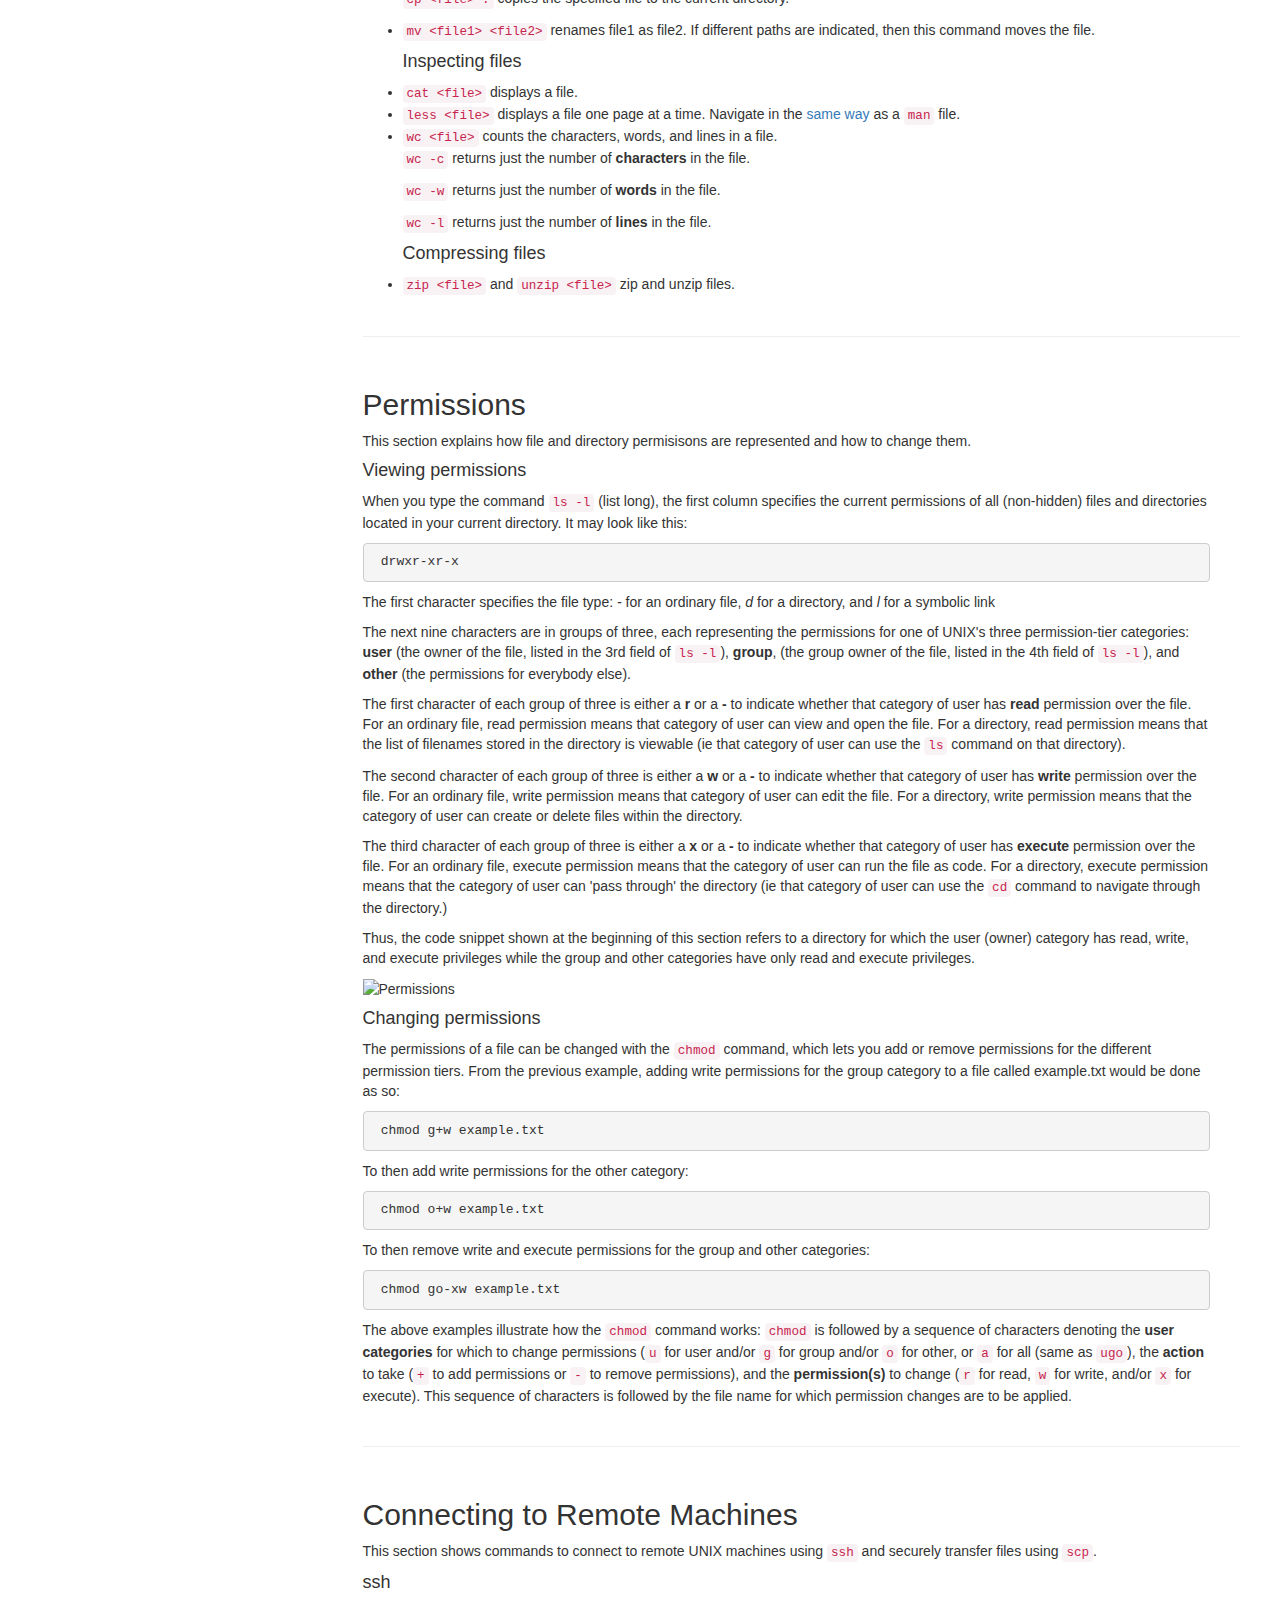
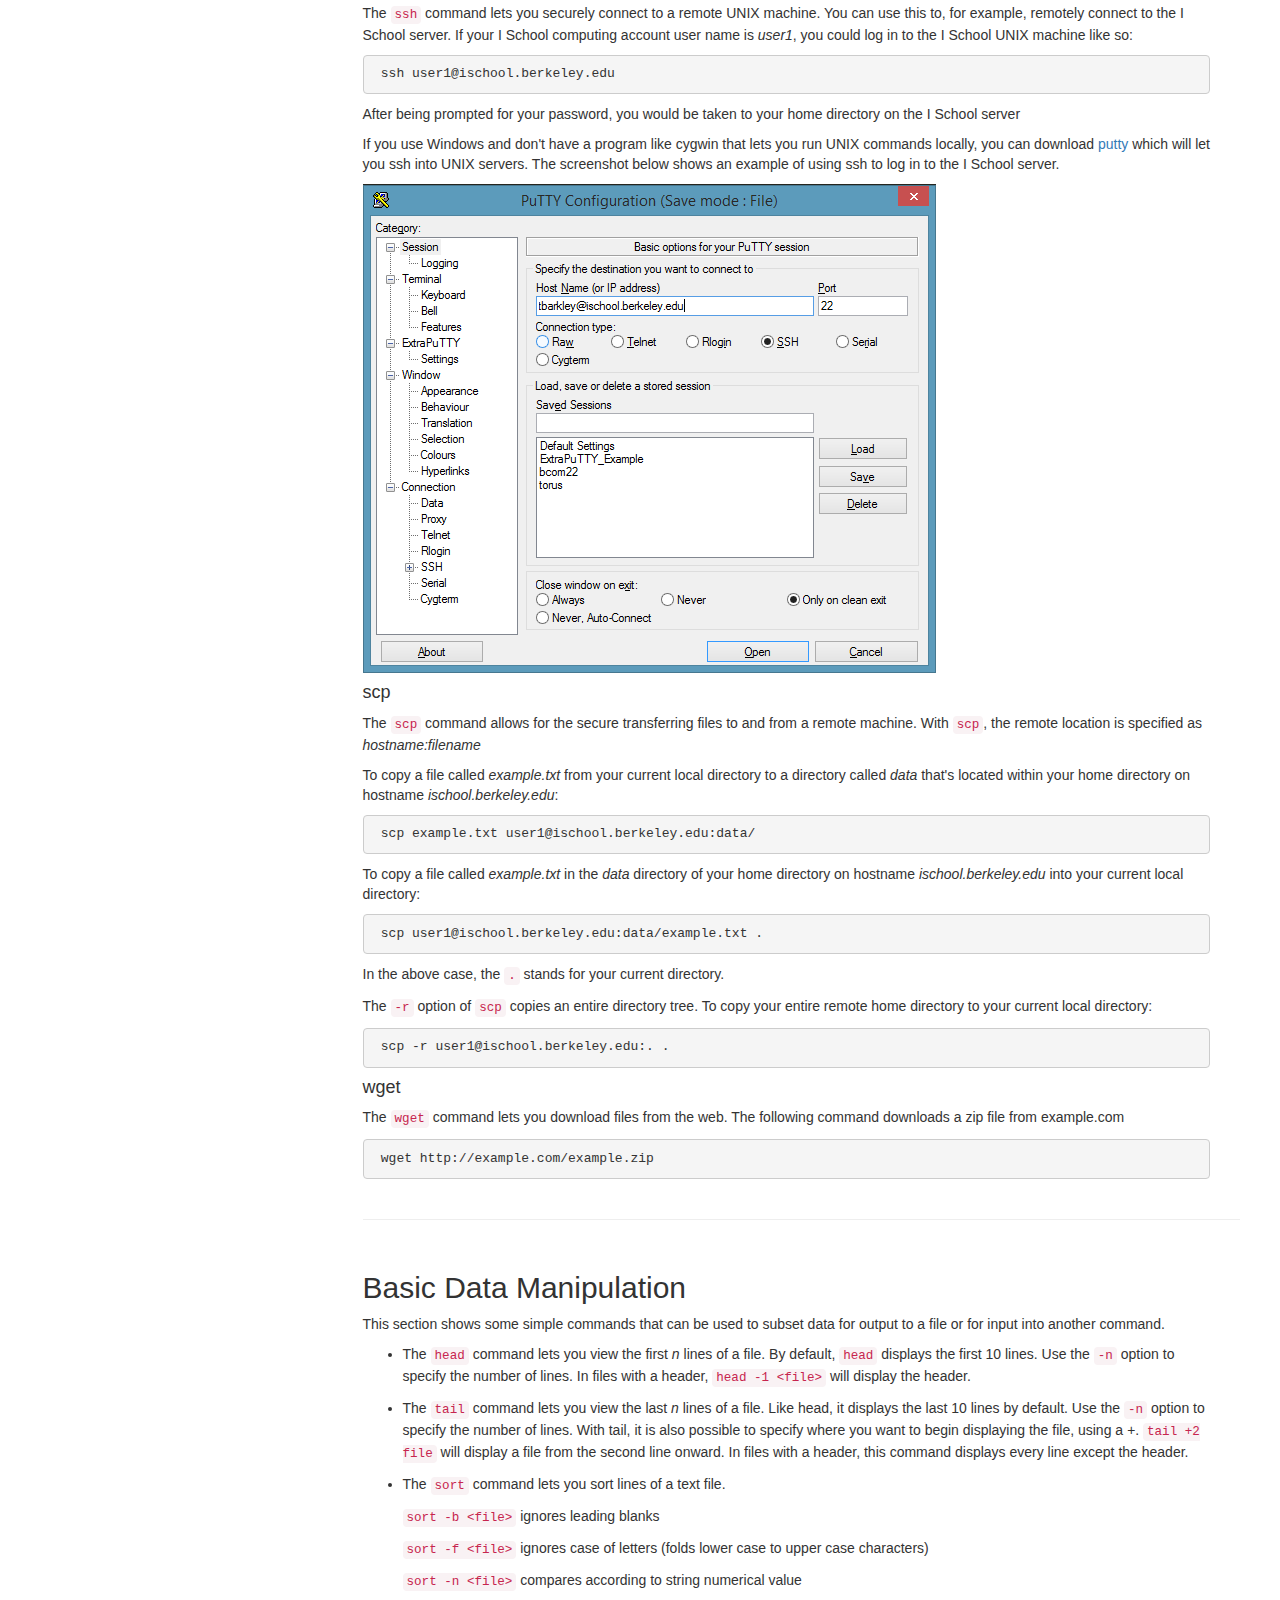
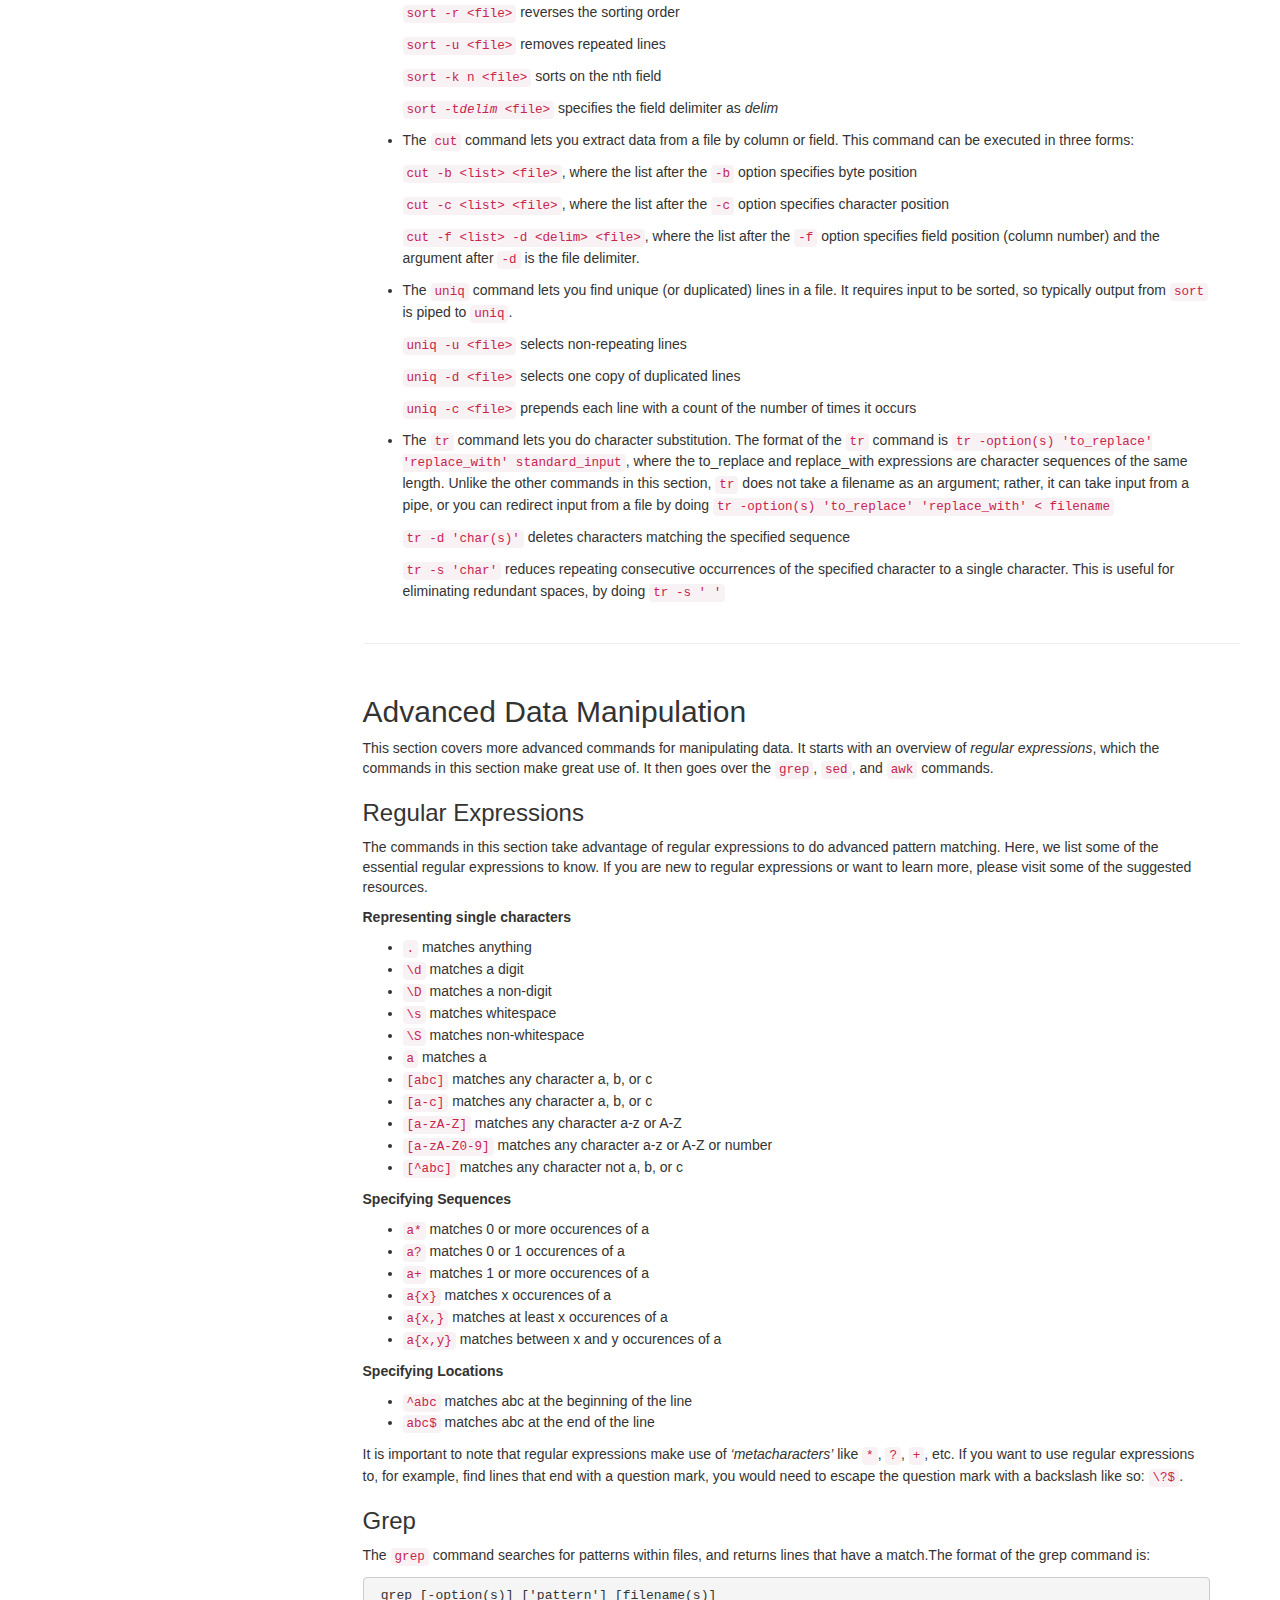
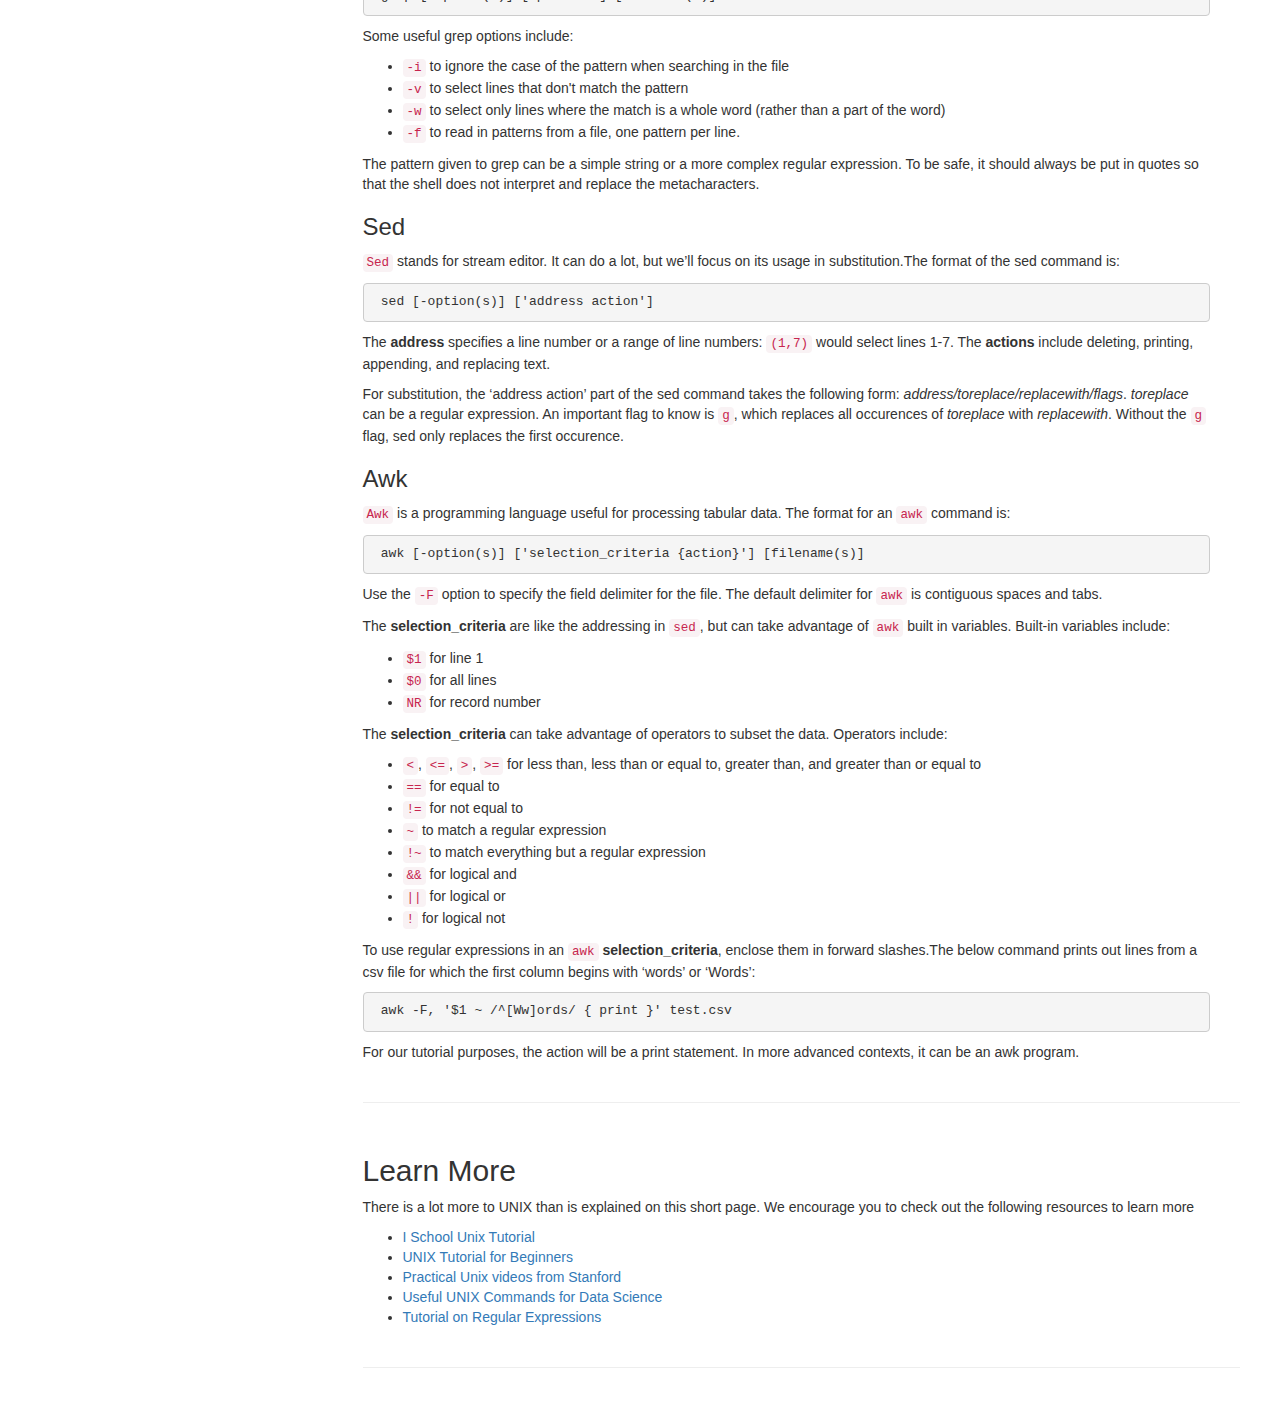
==== commit c0db3b63: "updates to pages, images" ====
--- a/commands.html
+++ b/commands.html
@@ -66,9 +66,9 @@
         </a></li>
         <li><a href="#remote" class="list-group-item">Connecting to Remote Machines
         </a></li>
-        <li><a href="#basic" class="list-group-item">Basic Data Filtering
+        <li><a href="#basic" class="list-group-item">Basic Data Manipulation
         </a></li>
-        <li><a href="#advanced" class="list-group-item">Advanced Data Filtering
+        <li><a href="#advanced" class="list-group-item">Advanced Data Manipulation
         </a></li>
         <li><a href="#resources" class="list-group-item">Learn More
         </a></li>
@@ -81,18 +81,18 @@
   <!-- ############################### Introduction ###############################-->
   <p class='intro-text'><br>This is a very basic introduction to UNIX, designed for the UC
     Berkeley School of Information's Data Mining and Analytics class. It is
-    focused on commands to help you obtain and investigate data sets.</p>
+    focused on commands to help you obtain and investigate data sets. This page reviews basic commands. Click over to the Data Manipulation page to practice applying these commands to analyze a data set of Yelp reviews.</p>
   <hr class="col-md-12">
 </section>
 
 <section id='using'>
   <!-- ############################### Basic Concepts ###############################-->
-  <h2>Basic Concepts</h2>
+  <h2>Using UNIX</h2>
 
   <h4>Accessing the shell</h4>
 
   <p>On a Mac computer, the shell can be accessed through the default application called <b>Terminal</b>. </p>
-  <p>On Windows, ... </p>
+  <p>On Windows, if you want to run UNIX commands directly on your machine, you need to download a tool. The most commonly used is <a href=https://cygwin.com/install.html>cygwin</a>. Cygwin has a lot of functionality that you may or may not want to install- you might check out <a href=https://www.youtube.com/watch?v=TjxEH_tr7e0>this tutorial</a> or others if you want to install it. Alternatively, if you have installed git on your windows machine, you probably have git bash, which you can use to practice the commands in this tutorial. Finally, instead of running the commands locally, you could instead log on to a remote machine with a UNIX-based operating system and work with your data there. If you are an I School student, you can use your I School computing account to log in to one of the I School linux servers. If you aren't an I School student but are enrolled in an I School class, ask your instructors for an I School computing account.</p>
 
   <h4>Basic Command Structure</h4>
 
@@ -115,8 +115,14 @@
 
   <h4>Standard Input and Output Redirection</h4>
 
-  <p>something from <a href='http://sc.tamu.edu/help/general/unix/redirection.html'>this website</a>... includes piping</p>
-
+  <p>UNIX processes, such as the commands we are practicing here, open three files: standard input, standard output, and standard error. For our purposes, we'll focus on standard output: you can read more about standard input, output, and error <a href='http://sc.tamu.edu/help/general/unix/redirection.html'>here</a>.</p>
+
+  <p> By default, the output of a command gets printed to the screen. We'll use the following to redirect standard output:
+    <ul>
+      <li><code>></code> to redirect output to a file (creating a new file, or overwriting an existing file)</li>
+      <li><code>>></code> to append output to a file</li>
+      <li><code>|</code> to redirect output to another command</li>
+    </ul></p>
 
   <h4 id='man'>Getting help</h4>
 
@@ -196,7 +202,7 @@
 
   <h4>Text Editors</h4>
 
-  <p>pico/nano- depends on what you have</p>
+  <p>You can create and edit text files directly from your terminal. <code>vi</code> and <code>emacs</code> are two commonly used text editors with a lot of rich functionality. There are also simpler editors like <code>pico</code>, which is available on the I School server. To use a text editor, type in the name of the editor followed by the filename, for example: <code>pico example.txt</code>. The editor will then display your file for editing.</p>
 </section>
 
 <hr class="col-md-12">
@@ -233,7 +239,7 @@
     <h4>Changing directories</h4>
     <li><code>cd &lt;directory path&gt;</code> changes your working directory.
     </li>
-    <p class='sub-point'><code>cd ..</code> moves up level to the parent
+    <p class='sub-point'><code>cd ..</code> moves up a level to the parent
       directory.</p>
 
     <h4>Creating and removing directories</h4>
@@ -302,11 +308,35 @@
     located in your current directory. It may look like this:</p>
 
   <pre> <code>drwxr-xr-x</code></pre>
+  <p>The first character specifies the file type: <i>-</i> for an ordinary file, <i>d</i> for a directory, and <i>l</i> for a symbolic link</p>
+
+  <p>The next nine characters are in groups of three, each representing the permissions for one of UNIX's three permission-tier categories: <b>user</b> (the owner of the file, listed in the 3rd field of <code>ls -l</code>), <b>group</b>, (the group owner of the file, listed in the 4th field of <code>ls -l</code>), and <b>other</b> (the permissions for everybody else). </p>
+
+  <p>The first character of each group of three is either a <b>r</b> or a <b>-</b> to indicate whether that category of user has <b>read</b> permission over the file. For an ordinary file, read permission means that category of user can view and open the file. For a directory, read permission means that the list of filenames stored in the directory is viewable (ie that category of user can use the <code>ls</code> command on that directory).</p>
+
+  <p>The second character of each group of three is either a <b>w</b> or a <b>-</b> to indicate whether that category of user has <b>write</b> permission over the file. For an ordinary file, write permission means that category of user can edit the file. For a directory, write permission means that the category of user can create or delete files within the directory.</p>
+
+  <p>The third character of each group of three is either a <b>x</b> or a <b>-</b> to indicate whether that category of user has <b>execute</b> permission over the file. For an ordinary file, execute permission means that the category of user can run the file as code. For a directory, execute permission means that the category of user can 'pass through' the directory (ie that category of user can use the <code>cd</code> command to navigate through the directory.)</p>
+
+  <p>Thus, the code snippet shown at the beginning of this section refers to a directory for which the user (owner) category has read, write, and execute privileges while the group and other categories have only read and execute privileges.</p>
+
   <img src='images/permissions.png' alt='Permissions' id='permissions-img'>
   <br>
   <h4>Changing permissions</h4>
 
-  <p>The permissions of a file can be changed with the <code>chmod</code> command...</p>
+  <p>The permissions of a file can be changed with the <code>chmod</code> command, which lets you add or remove permissions for the different permission tiers. From the previous example, adding write permissions for the group category to a file called example.txt would be done as so:</p>
+
+  <pre> <code>chmod g+w example.txt</code></pre>
+
+  <p>To then add write permissions for the other category:</p>
+
+  <pre> <code>chmod o+w example.txt</code></pre>
+
+  <p>To then remove write and execute permissions for the group and other categories:</p>
+  <pre> <code>chmod go-xw example.txt</code></pre>
+
+  <p>The above examples illustrate how the <code>chmod</code> command works: <code>chmod</code> is followed by a sequence of characters denoting the <b>user categories</b> for which to change permissions (<code>u</code> for user and/or <code>g</code> for group and/or <code>o</code> for other, or <code>a</code> for all (same as <code>ugo</code>), the <b>action</b> to take (<code>+</code> to add permissions or <code>-</code> to remove permissions), and the <b>permission(s)</b> to change (<code>r</code> for read, <code>w</code> for write, and/or <code>x</code> for execute). This sequence of characters is followed by the file name for which permission changes are to be applied.</p>
+
 </section>
 
 <hr class="col-md-12">
@@ -322,22 +352,47 @@
   <h4>ssh</h4>
 
   <p>The <code>ssh</code> command lets you securely connect to a remote UNIX
-    machine.</p>
+    machine. You can use this to, for example, remotely connect to the I School server. If your I School computing account user name is <i> user1</i>, you could log in to the I School UNIX machine like so:</p>
+
+  <pre> <code>ssh user1@ischool.berkeley.edu</code></pre>
+
+  <p>After being prompted for your password, you would be taken to your home directory on the I School server</p>
+
+  <p>If you use Windows and don't have a program like cygwin that lets you run UNIX commands locally, you can download <a href=http://www.chiark.greenend.org.uk/~sgtatham/putty/download.html>putty</a> which will let you ssh into UNIX servers. The screenshot below shows an example of using ssh to log in to the I School server.</p>
+
+  <img src='images/putty.PNG' alt='putty' id='putty'>
 
   <h4>scp</h4>
 
-  <p>The <code>scp</code> command allows for secure transferring files to and
-    from a remote machine.</p>
+  <p>The <code>scp</code> command allows for the secure transferring files to and
+    from a remote machine. With <code>scp</code>, the remote location is specified as <i>hostname:filename</i></p>
+
+  <p>To copy a file called <i>example.txt</i> from your current local directory to a directory called <i>data</i> that's located within your home directory on hostname <i>ischool.berkeley.edu</i>:</p>
+
+  <pre> <code>scp example.txt user1@ischool.berkeley.edu:data/</code></pre>
+
+  <p>To copy a file called <i>example.txt</i> in the <i>data</i> directory of your home directory on hostname <i>ischool.berkeley.edu</i> into your current local directory:</p>
+
+  <pre> <code>scp user1@ischool.berkeley.edu:data/example.txt .</code></pre>
+
+  <p>In the above case, the <code>.</code> stands for your current directory.</p>
+
+  <p>The <code>-r</code> option of <code>scp</code> copies an entire directory tree. To copy your entire remote home directory to your current local directory:</p>
+
+  <pre> <code>scp -r user1@ischool.berkeley.edu:. .</code></pre>
 
   <h4>wget</h4>
 
-  <p>The <code>wget</code> command lets ou download files from the web.</p>
+  <p>The <code>wget</code> command lets you download files from the web. The following command downloads a zip file from example.com</p>
+
+  <pre> <code>wget http://example.com/example.zip</code></pre>
+
 </section>
 
 <hr class="col-md-12">
 <!-- ############################### Basic Filters ###############################-->
 <section id='basic'>
-  <h2>Basic Data Processing</h2>
+  <h2>Basic Data Manipulation</h2>
 
   <p>This section shows some simple commands that can be used to subset data
     for output to a file or for input into another command.</p>
@@ -362,6 +417,9 @@
     <p class='sub-point'><code>sort -f &lt;file&gt;</code> ignores case of letters (folds lower case to upper case characters)</p>
     <p class='sub-point'><code>sort -n &lt;file&gt;</code> compares according to string numerical value</p>
     <p class='sub-point'><code>sort -r &lt;file&gt;</code> reverses the sorting order</p>
+    <p class='sub-point'><code>sort -u &lt;file&gt;</code> removes repeated lines</p>
+     <p class='sub-point'><code>sort -k n &lt;file&gt;</code> sorts on the nth field</p>
+    <p class='sub-point'><code>sort -t<i>delim</i> &lt;file&gt;</code> specifies the field delimiter as <i>delim</i></p>
 
 
   <li><p>The <code>cut</code> command lets you extract data from a file by column or field. This command can be executed in three forms:</p></li>
@@ -369,17 +427,23 @@
     <p class='sub-point'><code>cut -c &lt;list&gt; &lt;file&gt;</code>, where the list after the <code>-c</code> option specifies character position</p>
     <p class='sub-point'><code>cut -f &lt;list&gt; -d &lt;delim&gt; &lt;file&gt;</code>, where the list after the <code>-f</code> option specifies field position (column number) and the argument after <code>-d</code> is the file delimiter.</p>
 
+
   <li><p>The <code>uniq</code> command lets you find unique (or duplicated) lines
-    in a file.</p></li>
-
-  <li><p>The <code>tr</code> command lets do character substitution.</p></li>
+    in a file. It requires input to be sorted, so typically output from <code>sort</code> is piped to <code>uniq</code>.</p></li>
+      <p class='sub-point'><code>uniq -u &lt;file&gt;</code> selects non-repeating lines</p>
+      <p class='sub-point'><code>uniq -d &lt;file&gt;</code> selects one copy of duplicated lines</p>
+      <p class='sub-point'><code>uniq -c &lt;file&gt;</code> prepends each line with a count of the number of times it occurs</p>
+
+  <li><p>The <code>tr</code> command lets you do character substitution. The format of the <code>tr</code> command is <code>tr -option(s) 'to_replace' 'replace_with' standard_input</code>, where the to_replace and replace_with expressions are character sequences of the same length. Unlike the other commands in this section, <code>tr</code> does not take a filename as an argument; rather, it can take input from a pipe, or you can redirect input from a file by doing <code>tr -option(s) 'to_replace' 'replace_with' < filename</code></p></li>
+      <p class='sub-point'><code>tr -d 'char(s)'</code> deletes characters matching the specified sequence</p>
+      <p class='sub-point'><code>tr -s 'char'</code> reduces repeating consecutive occurrences of the specified character to a single character. This is useful for eliminating redundant spaces, by doing <code>tr -s ' '</code></p>
 </ul>
 </section>
 
 <hr class="col-md-12">
 <!-- ############################### Advanced Filters ###############################-->
 <section id='advanced'>
-  <h2>Advanced Data Processing</h2>
+  <h2>Advanced Data Manipulation</h2>
 
   <p> This section covers more advanced commands for manipulating data. It
     starts with an overview of <i>regular expressions</i>, which the commands
@@ -438,17 +502,16 @@
   <h3>Grep</h3>
 
   <p>The <code>grep</code> command searches for patterns within files, and
-    returns lines that have a match.</p>
-
-  <p>The format of the grep command is <i>grep options pattern filename(s).</i>
-  </p>
+    returns lines that have a match.The format of the grep command is:</p>
+
+  <pre> <code>grep [-option(s)] ['pattern'] [filename(s)]</code></pre>
 
   <p>Some useful grep options include:
   <ul>
     <li><code>-i</code> to ignore the case of the pattern when searching in the
       file
     </li>
-    <li><code>-v</code> to select line that don't match the pattern</li>
+    <li><code>-v</code> to select lines that don't match the pattern</li>
     <li><code>-w</code> to select only lines where the match is a whole word
       (rather than a part of the word)
     </li>
@@ -465,10 +528,8 @@
   <h3>Sed</h3>
 
   <p><code>Sed</code> stands for stream editor. It can do a lot, but we’ll
-    focus on its usage in substitution.</p>
-
-  <p>The format of the sed command is <i>sed options 'address action'
-    filename(s).</i></p>
+    focus on its usage in substitution.The format of the sed command is:</p>
+  <pre> <code>sed [-option(s)] ['address action']</code></pre>
 
   <p>The <b>address</b> specifies a line number or a range of line numbers:
     <code>(1,7)</code> would select lines 1-7. The <b>actions</b> include
@@ -484,8 +545,9 @@
   <h3>Awk</h3>
 
   <p><code>Awk</code> is a programming language useful for processing tabular
-    data. The format for an <code>awk</code> command is <i>awk options
-      ‘selection_criteria {action}’ filename(s)</i>. Use the <code>-F</code>
+    data. The format for an <code>awk</code> command is:</p>
+  <pre> <code>awk [-option(s)] ['selection_criteria {action}'] [filename(s)]</code></pre>
+    <p>Use the <code>-F</code>
     option to specify the field delimiter for the file. The default delimiter
     for <code>awk</code> is contiguous spaces and tabs.</p>
 
@@ -534,7 +596,7 @@
   <h2>Learn More</h2>
 
   <p>There is a lot more to UNIX than is explained on this short page. We
-    encourage you to check out the following resourcs to learn more</p>
+    encourage you to check out the following resources to learn more</p>
 
   <p>
   <ul>
@@ -542,8 +604,15 @@
         href=http://people.ischool.berkeley.edu/~kevin/unix-tutorial/toc.html>I
       School Unix Tutorial</a></li>
     <li><a
+        href=http://www.ee.surrey.ac.uk/Teaching/Unix/>UNIX Tutorial for Beginners</a></li>
+    <li><a
         href=http://openclassroom.stanford.edu/MainFolder/CoursePage.php?course=PracticalUnix>
       Practical Unix videos from Stanford</a></li>
+      <li><a href=http://www.gregreda.com/2013/07/15/unix-commands-for-data-science/>Useful UNIX Commands for Data Science</a></li>
+      <li><a
+        href=http://regexone.com/lesson/0>
+      Tutorial on Regular Expressions</a></li>
+
   </ul>
   </p>
 </section>
